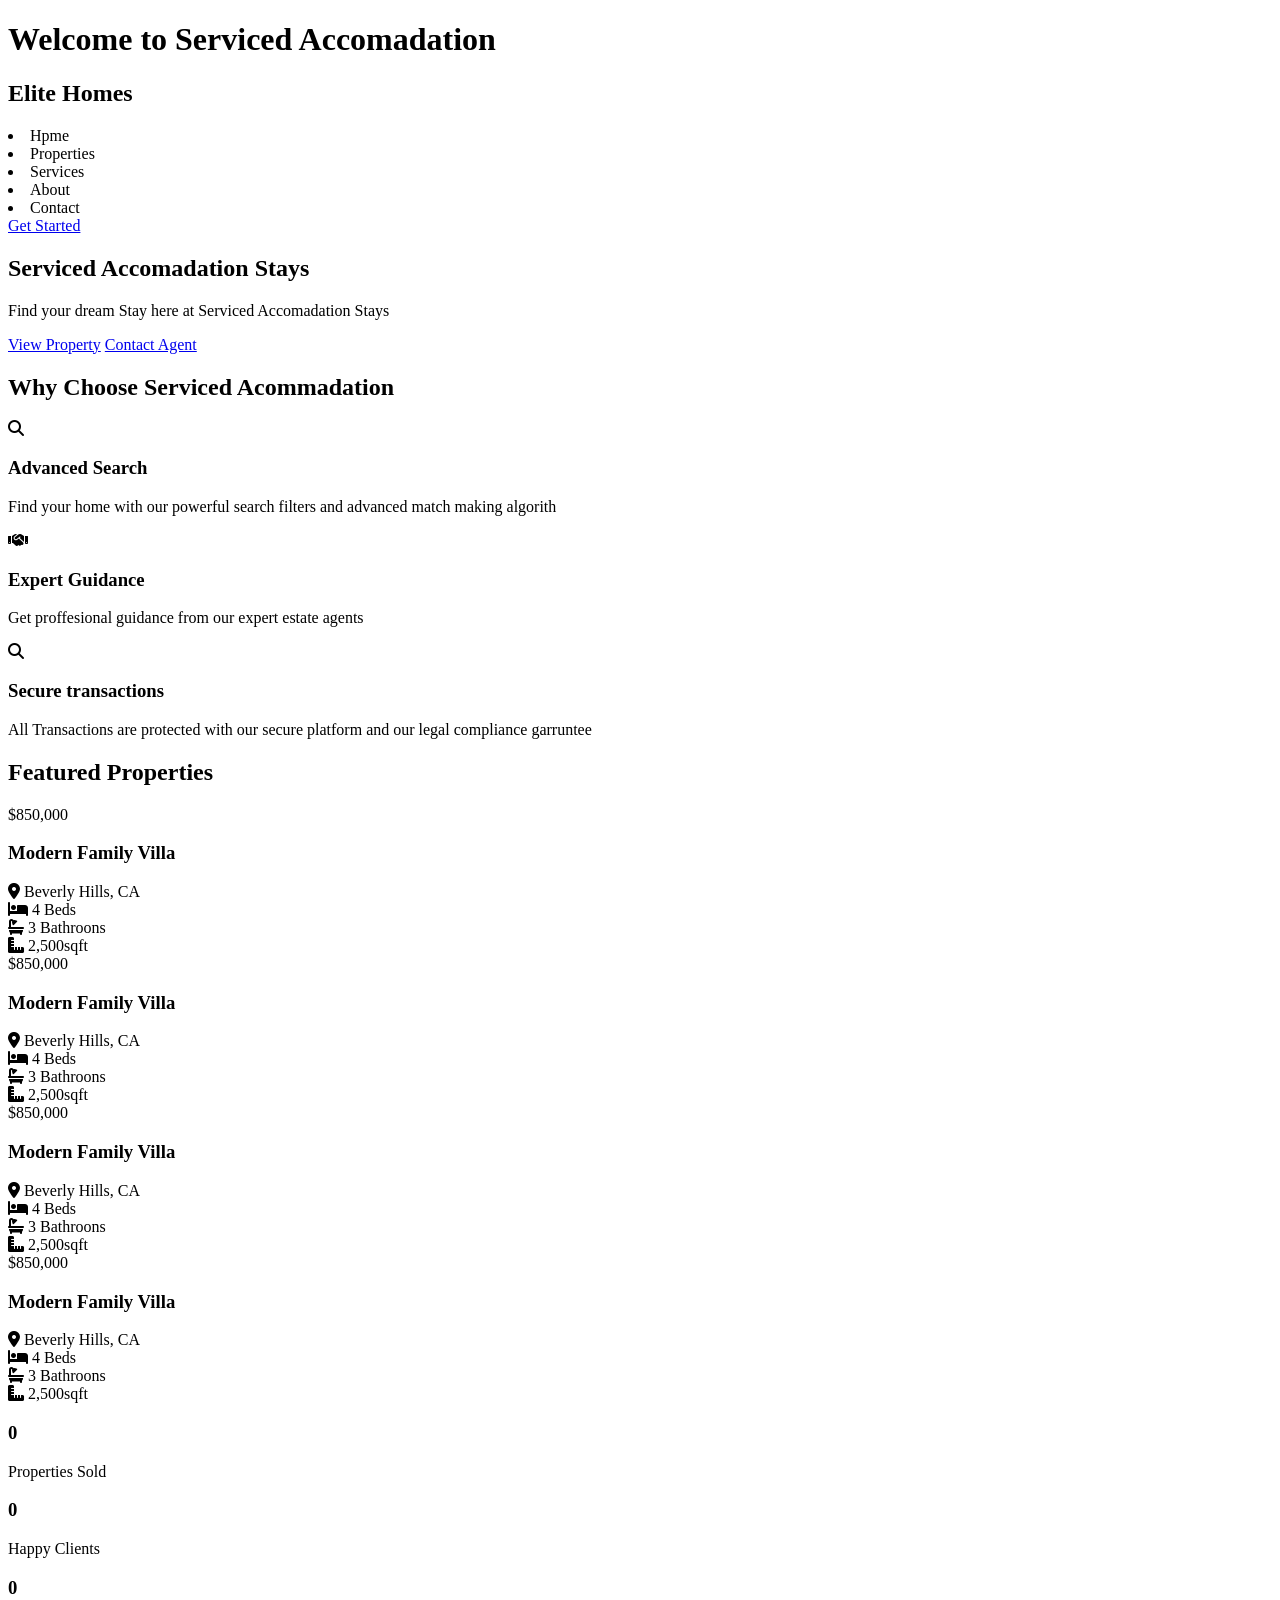
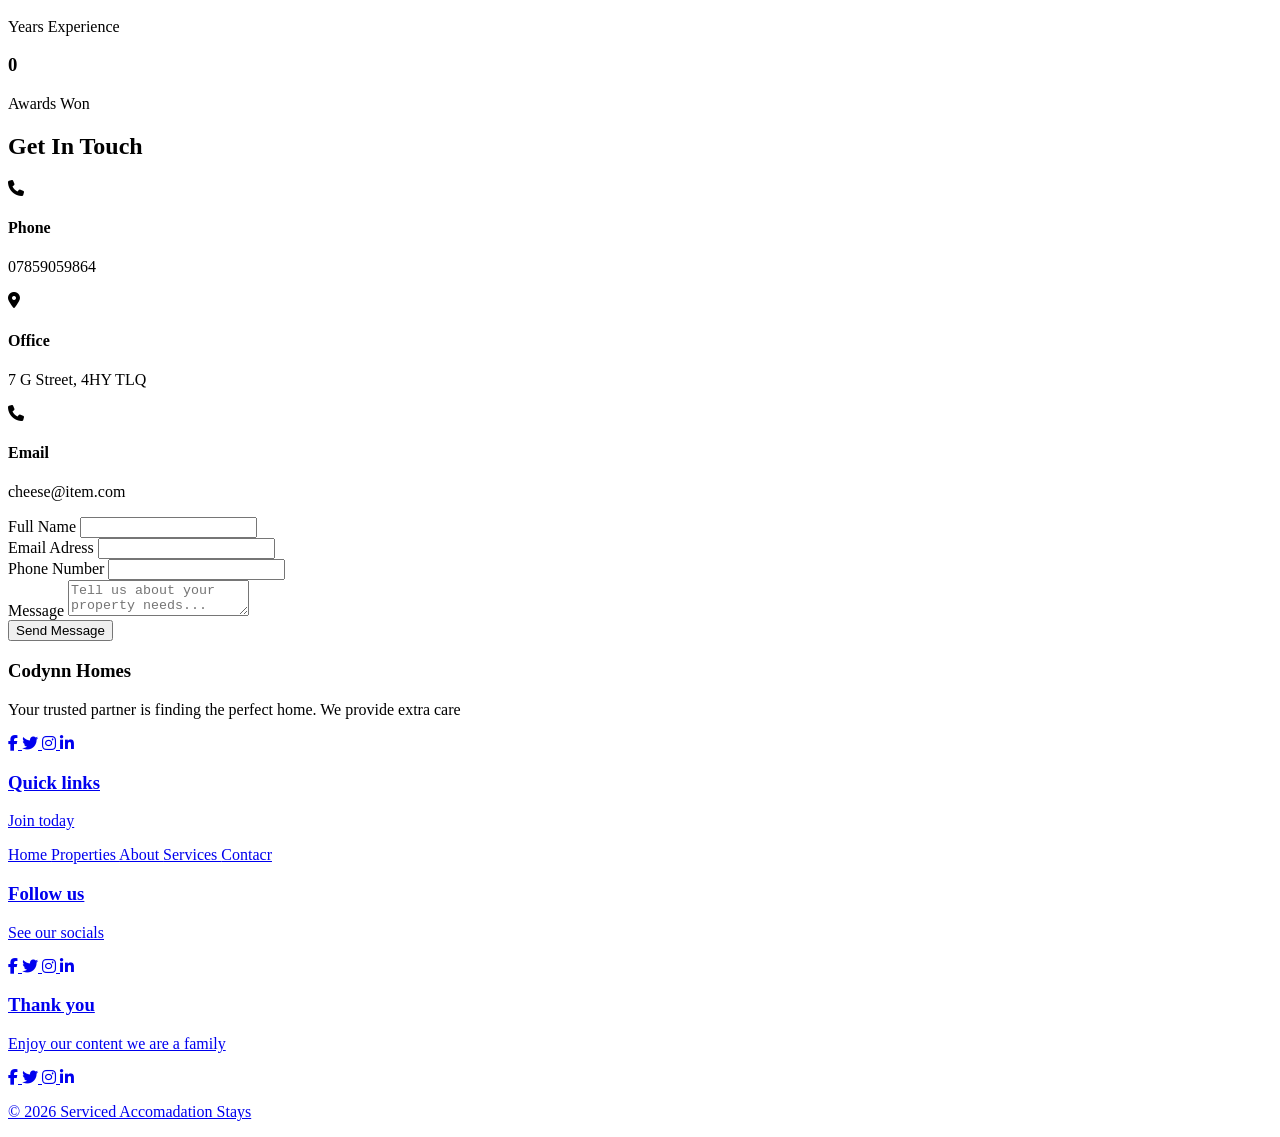
==== index.html @ e6997e3e "updates to website" ====
<!DOCTYPE html>
<html lang="en">
<head>
    <meta charset="UTF-8">
    <meta name="viewport" content="width=device-width, initial-scale=">
    <title>Serviced Accomadation</title>
    <link rel="stylesheet" href="style.css">
    <link
  rel="stylesheet"
  href="https://cdnjs.cloudflare.com/ajax/libs/font-awesome/6.4.2/css/all.min.css"
/>
</head>
<body>
    <!--Header -->
<header id="header">
    <h1>Welcome to Serviced Accomadation</h1>
    <nav class="container">
       <h1 class="logo"> Elite Homes</h1>
       <ul class="nav-links"  id="nav-links"></ul>
       <li><a href="#home"></a>Hpme</li>
       <li><a href="#properties"></a>Properties</li>
       <li><a href="#services"></a>Services</li>
       <li><a href="#about"></a>About</li>
       <li><a href="#contact"></a>Contact</li>

    <a href="contact" class="cta-button">Get Started</a>
    <div class="mobile-menu-btn" id="mobileMenuBtn"></div>
    <span></span>
    <span></span>
    <span><span>
        </nav>
</header>

<main>
  <section id="home" class="hero"> 
   <div class="hero-content">
   <h1>Serviced Accomadation Stays</h1>
   <p>Find your dream Stay here at Serviced Accomadation Stays</p>
   <div class="hero-buttons">
    <a href="properties" class="btn-primary">View Property</a>
    <a href="contact" class="btn-secondary">Contact Agent</a>
   </div>
   </div>
    </section>

    <!--Features Section-->

    <section class="features" id="services">
        <div class="container">
            <h2 class="section-title fade-in">Why Choose Serviced Acommadation</h2>
            <div class="features-grid">
                <div class="feature-card fade-in">
                    <i class="fas fa-search feature-icon"></i>
                    <h3>Advanced Search</h3>
                    <p>Find your home with our powerful search filters and advanced match making algorith</p>
                </div>
                   <div class="feature-card fade-in">
                    <i class="fas fa-handshake feature-icon"></i>
                    <h3>Expert Guidance</h3>
                    <p>Get proffesional guidance from our expert estate agents</p>
                </div>
                   <div class="feature-card fade-in">
                    <i class="fas fa-search feature-icon"></i>
                    <h3>Secure transactions</h3>
                    <p>All Transactions are protected with our secure platform and our legal compliance garruntee</p>
                </div>
            </div>
        </div>
    </section>

    <!--Properties Section-->
    <section class="properties" id="properties">
        <div class="container">
            <h2 class="section-title fade-in">Featured Properties</h2>
            <div class="properties-grid">
                <div class="property-card fade-in">
                    <div class="property-image" style="background-image: -moz-element();">
                        <div class="property-price">$850,000</div>
                    </div>
                    <div class="property-info">
                        <h3 class="property-title">Modern Family Villa</h3>
                        <div class="property-location">
                            <i class="fas fa-map-marker-alt"></i>
                            <span> Beverly Hills, CA</span>
                        </div>

                        <div class="property-features">
                        <div class="property-feauture">
                            <i class="fas fa-bed"></i>
                            <span>4 Beds</span>
                        </div>

                         
                        <div class="property-feauture">
                            <i class="fas fa-bath"></i>
                            <span>3 Bathroons</span>
                        </div>

                    
                        <div class="property-feauture">
                            <i class="fas fa-ruler-combined"></i>
                            <span>2,500sqft</span>
                        </div>

                        </div>
                    </div>
                </div>
            </div>
              <div class="property-card fade-in">
                    <div class="property-image" style="background-image: -moz-element();">
                        <div class="property-price">$850,000</div>
                    </div>
                    <div class="property-info">
                        <h3 class="property-title">Modern Family Villa</h3>
                        <div class="property-location">
                            <i class="fas fa-map-marker-alt"></i>
                            <span> Beverly Hills, CA</span>
                        </div>

                        <div class="property-features">
                        <div class="property-feauture">
                            <i class="fas fa-bed"></i>
                            <span>4 Beds</span>
                        </div>

                         
                        <div class="property-feauture">
                            <i class="fas fa-bath"></i>
                            <span>3 Bathroons</span>
                        </div>

                    
                        <div class="property-feauture">
                            <i class="fas fa-ruler-combined"></i>
                            <span>2,500sqft</span>
                        </div>

                        </div>
                    </div>
                </div>
            </div>
              <div class="property-card fade-in">
                    <div class="property-image" style="background-image: -moz-element();">
                        <div class="property-price">$850,000</div>
                    </div>
                    <div class="property-info">
                        <h3 class="property-title">Modern Family Villa</h3>
                        <div class="property-location">
                            <i class="fas fa-map-marker-alt"></i>
                            <span> Beverly Hills, CA</span>
                        </div>

                        <div class="property-features">
                        <div class="property-feauture">
                            <i class="fas fa-bed"></i>
                            <span>4 Beds</span>
                        </div>

                         
                        <div class="property-feauture">
                            <i class="fas fa-bath"></i>
                            <span>3 Bathroons</span>
                        </div>

                    
                        <div class="property-feauture">
                            <i class="fas fa-ruler-combined"></i>
                            <span>2,500sqft</span>
                        </div>

                        </div>
                    </div>
                </div>
            </div>
              <div class="property-card fade-in">
                    <div class="property-image" style="background-image: -moz-element();">
                        <div class="property-price">$850,000</div>
                    </div>
                    <div class="property-info">
                        <h3 class="property-title">Modern Family Villa</h3>
                        <div class="property-location">
                            <i class="fas fa-map-marker-alt"></i>
                            <span> Beverly Hills, CA</span>
                        </div>

                        <div class="property-features">
                        <div class="property-feauture">
                            <i class="fas fa-bed"></i>
                            <span>4 Beds</span>
                        </div>

                         
                        <div class="property-feauture">
                            <i class="fas fa-bath"></i>
                            <span>3 Bathroons</span>
                        </div>

                    
                        <div class="property-feauture">
                            <i class="fas fa-ruler-combined"></i>
                            <span>2,500sqft</span>
                        </div>

                        </div>
                    </div>
                </div>
            </div>
        </div>
    </section>
    <!-- Stats Section -->
     <section class="Stats">
        <div class="container">
            <div class="stats-grid">
                <div class="stat-item fade-in">
                    <h3 id="properties-sold">0</h3>
                    <p>Properties Sold</p>
                </div>
                  <div class="stat-item fade-in">
                    <h3 id="happyClients">0</h3>
                    <p>Happy Clients</p>
                </div>
                  <div class="stat-item fade-in">
                    <h3 id="yearsExperience">0</h3>
                    <p>Years Experience</p>
                </div>
                  <div class="stat-item fade-in">
                    <h3 id="awards">0</h3>
                    <p>Awards Won</p>
                </div>
            </div>
        </div>
     </section>

     <!-- Contact Section -->

     <section class="contact" id="contact">
        <div class="container">
            <h2 class="section-title fade-in">Get In Touch</h2>
            <div class="class-content">
                <div class="content-info-fade in">
                    <div class="contact-item">
                        <i class="fas fa-phone contact-icon"></i>
                        <div>
                            <h4>Phone</h4>
                            <p>07859059864</p>
                        </div>
                          <div class="contact-item">
                        <i class="fas fa-map-marker-alt contact-icon"></i>
                        <div>
                            <h4>Office</h4>
                            <p>7 G Street, 4HY TLQ</p>
                        </div>
                    </div>
                      <div class="contact-item">
                        <i class="fas fa-phone contact-icon"></i>
                        <div>
                            <h4>Email</h4>
                            <p>cheese@item.com</p>
                        </div>
                    </div>
                    </div>
                </div>

               <form action="" class="contact-form fade in" id="contactForm">
               <div class="form-group">
                <label for="name">Full Name</label>
                <input type="text" id="name" name="name" required>
               </div>

                 <div class="form-group">
                <label for="email">Email Adress</label>
                <input type="email" id="email" name="email" required>
               </div>

                  <div class="form-group">
                <label for="phone">Phone Number</label>
                <input type="tel" id="phone" name="phone" required>
               </div>
                 
               <div class="form-group">
                <label for="message">Message</label>
                <textarea name="message" id="message" placeholder="Tell us about your property needs..." required></textarea>
               </div>
               <button type="submit" class="submit-btn">Send Message</button>
               </form>
            </div>
        </div>
     </section>

     <!-- Footer -->
      <footer id="about">
     <div class="container">
     <div class="footer-content">
        <div class="footer-section">
            <h3>Codynn Homes</h3>
            <p> Your trusted partner is finding the perfect home. We provide extra care</p>
        <div class="social-links">
           <a href="#"><i class="fab fa-facebook-f"></i>
            <a href="#"><i class="fab fa-twitter"></i>     
                <a href="#"><i class="fab fa-instagram"></i>     
                    <a href="#"><i class="fab fa-linkedin-in"></i>              
        </div>

        <div class="footer-section">
            <h3>Quick links</h3>
            <p> Join today</p>
        <div class="social-links">
           <a href="home">Home</i>
            <a href="properties">Properties</i>     
                <a href="about">About</i>     
                    <a href="services">Services</i>   
                         <a href="contact">Contacr</i>              
        </div>

        <div class="footer-section">
            <h3>Follow us</h3>
            <p> See our socials</p>
        <div class="social-links">
           <a href="#"><i class="fab fa-facebook-f"></i>
            <a href="#"><i class="fab fa-twitter"></i>     
                <a href="#"><i class="fab fa-instagram"></i>     
                    <a href="#"><i class="fab fa-linkedin-in"></i>              
        </div>

        <div class="footer-section">
            <h3>Thank you </h3>
            <p> Enjoy our content we are a family </p>
        <div class="social-links">
           <a href="#"><i class="fab fa-facebook-f"></i>
            <a href="#"><i class="fab fa-twitter"></i>     
                <a href="#"><i class="fab fa-instagram"></i>     
                    <a href="#"><i class="fab fa-linkedin-in"></i>              
        </div>


        </div>
     </div>
     </div>
      </footer>

</main>
<footer>
  <p>&copy; 2026 Serviced Accomadation Stays</p>
</footer>
<script src="script.js"></script>
</body>
</html>
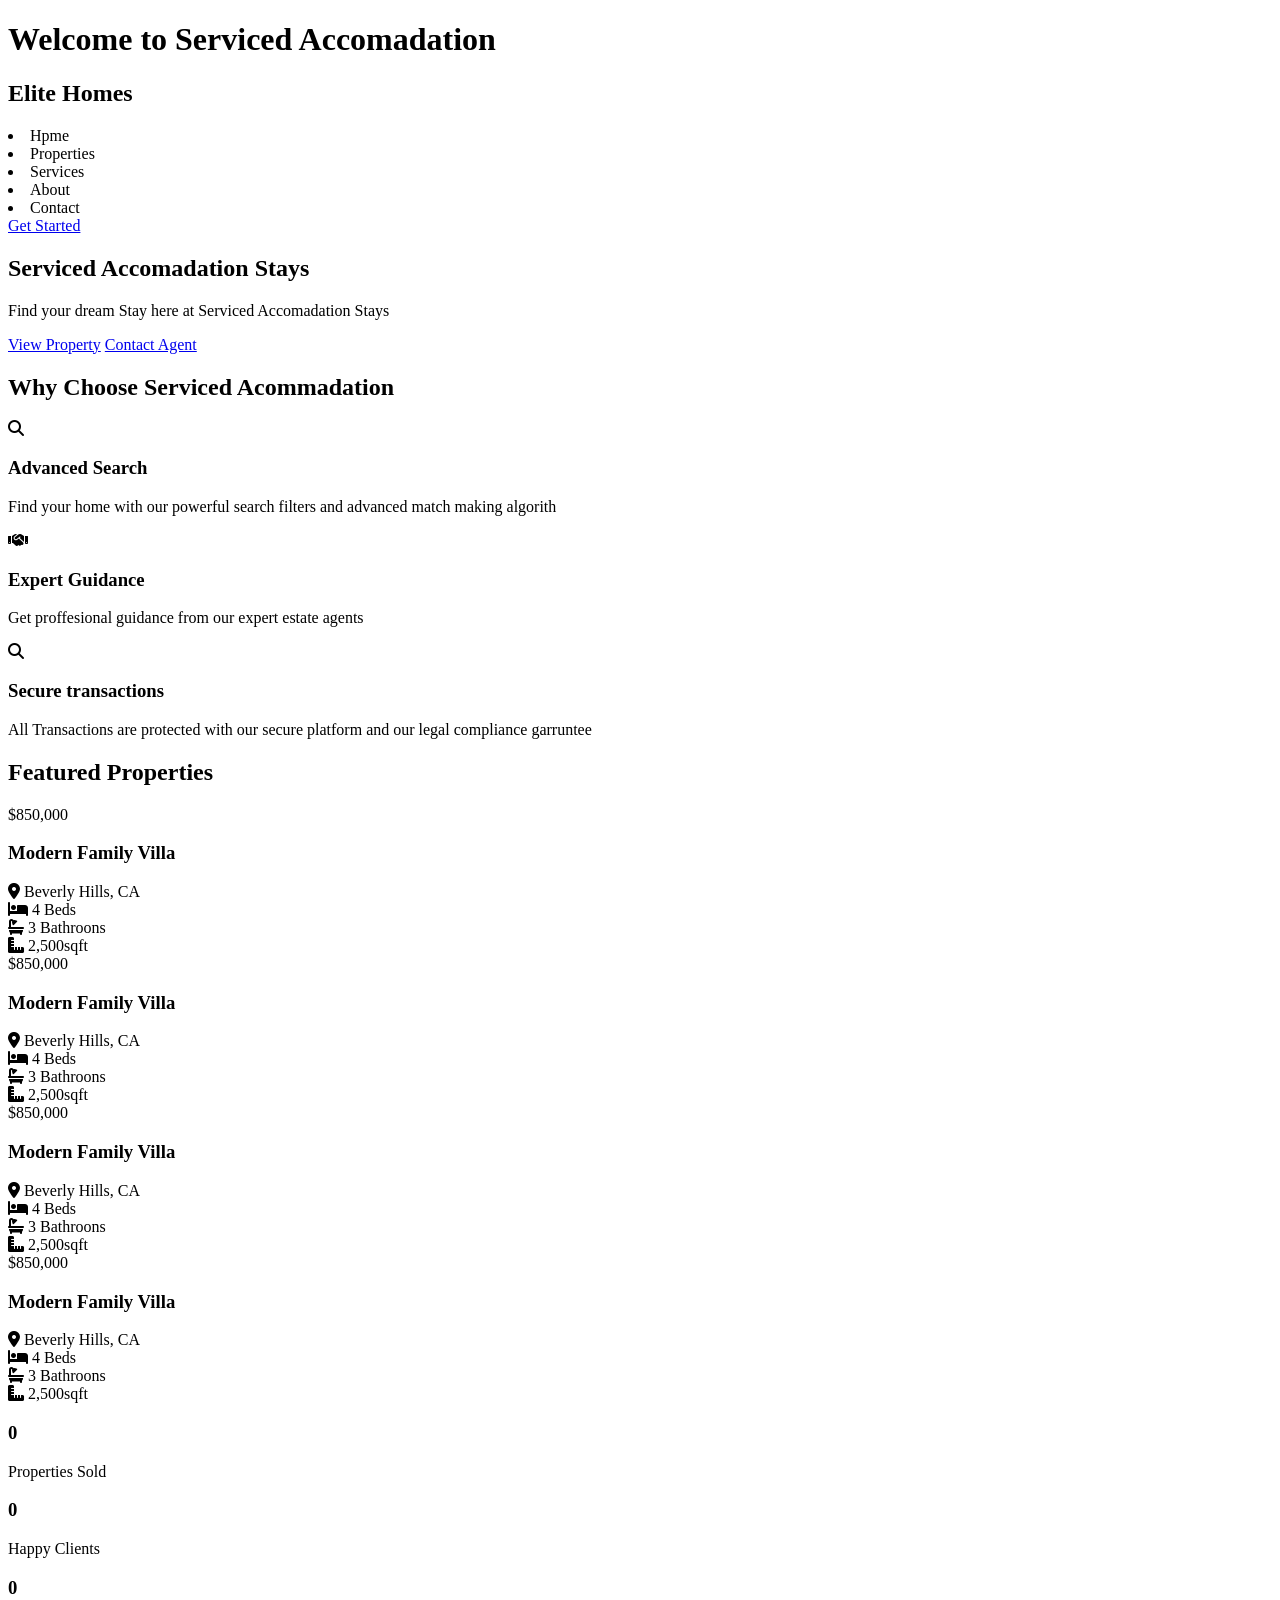
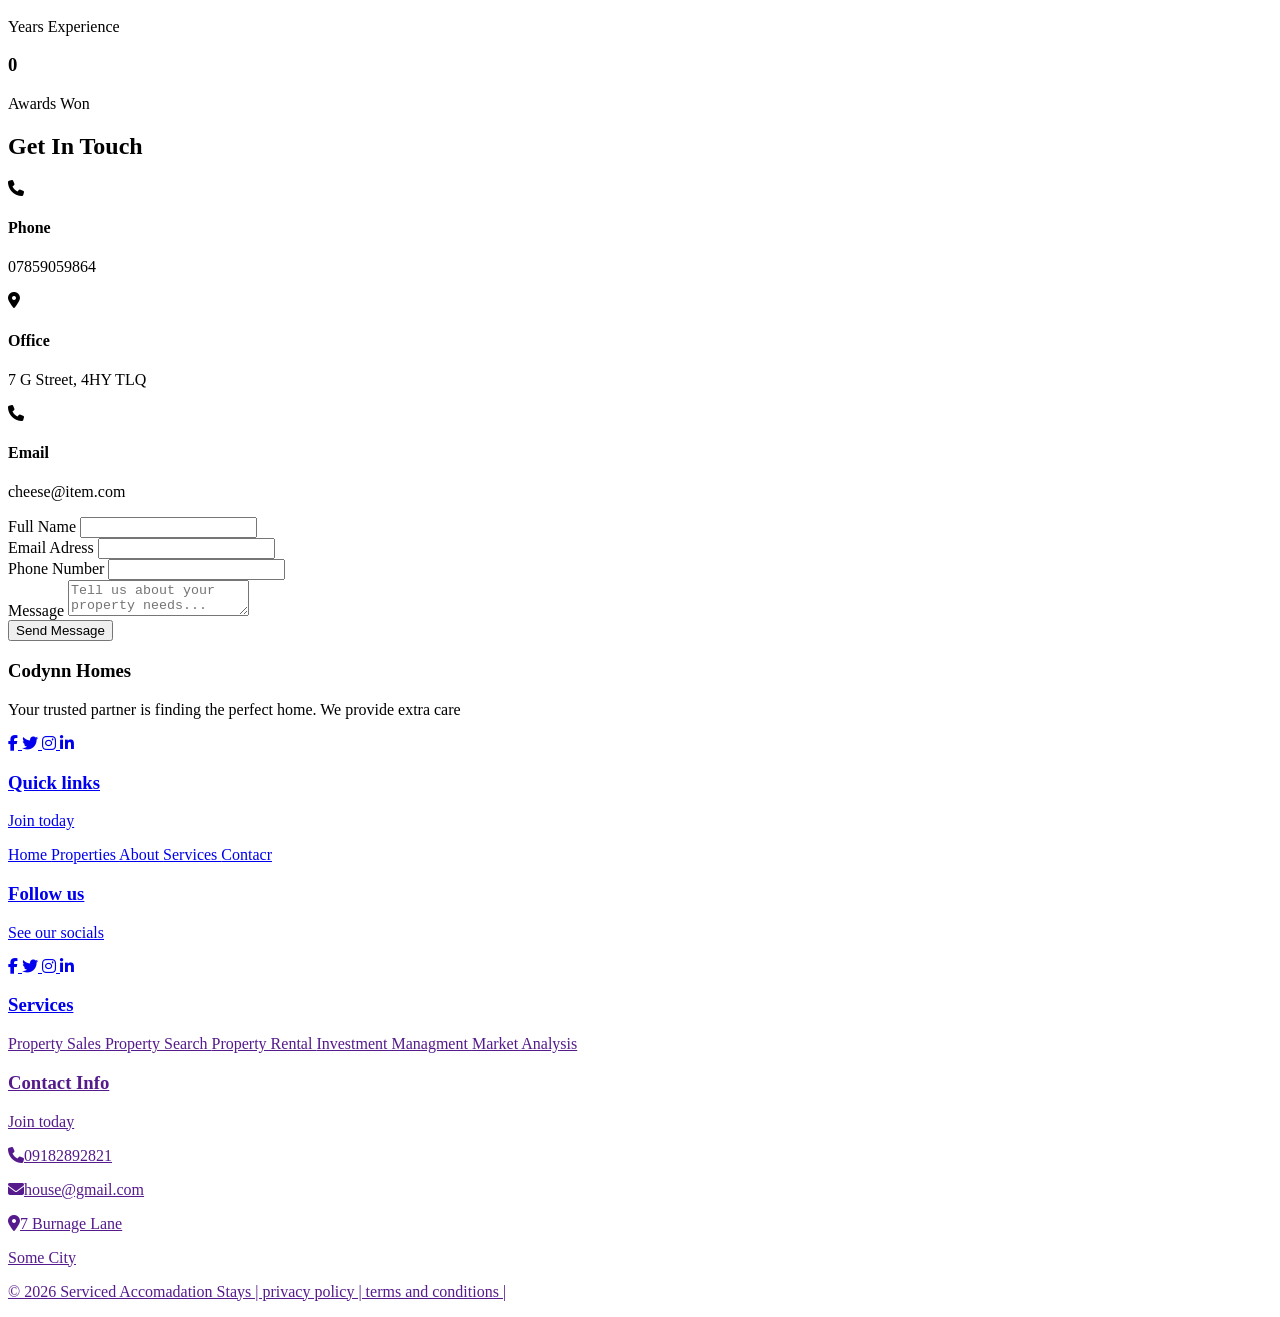
==== commit 8a3121c9: "updates to website" ====
--- a/index.html
+++ b/index.html
@@ -322,26 +322,34 @@
                     <a href="#"><i class="fab fa-linkedin-in"></i>              
         </div>
 
-        <div class="footer-section">
-            <h3>Thank you </h3>
-            <p> Enjoy our content we are a family </p>
-        <div class="social-links">
-           <a href="#"><i class="fab fa-facebook-f"></i>
-            <a href="#"><i class="fab fa-twitter"></i>     
-                <a href="#"><i class="fab fa-instagram"></i>     
-                    <a href="#"><i class="fab fa-linkedin-in"></i>              
-        </div>
-
+           <div class="footer-section">
+            <h3>Services</h3>
+        <div class="social-links">
+           <a href="">Property Sales </i>
+            <a href="">Property Search</i>     
+                <a href="">Property Rental</i>     
+                    <a href="">Investment Managment</i>   
+                         <a href="">Market Analysis</i>              
+        </div>
+
+         <div class="footer-section">
+            <h3>Contact Info</h3>
+            <p> Join today</p>
+        <div class="social-links">
+          <p><i class="fas fa-phone"></i>09182892821</p>
+          <p> <i class="fas fa-envelope"></i>house@gmail.com</p> 
+              <p><i class="fas fa-map-marker-alt"></i>7 Burnage Lane</p>
+                 <p> Some City</p>      
+        </div>
 
         </div>
      </div>
+
+     <p>&copy; 2026 Serviced Accomadation Stays | privacy policy | terms and conditions | </p>
      </div>
       </footer>
 
 </main>
-<footer>
-  <p>&copy; 2026 Serviced Accomadation Stays</p>
-</footer>
 <script src="script.js"></script>
 </body>
 </html>
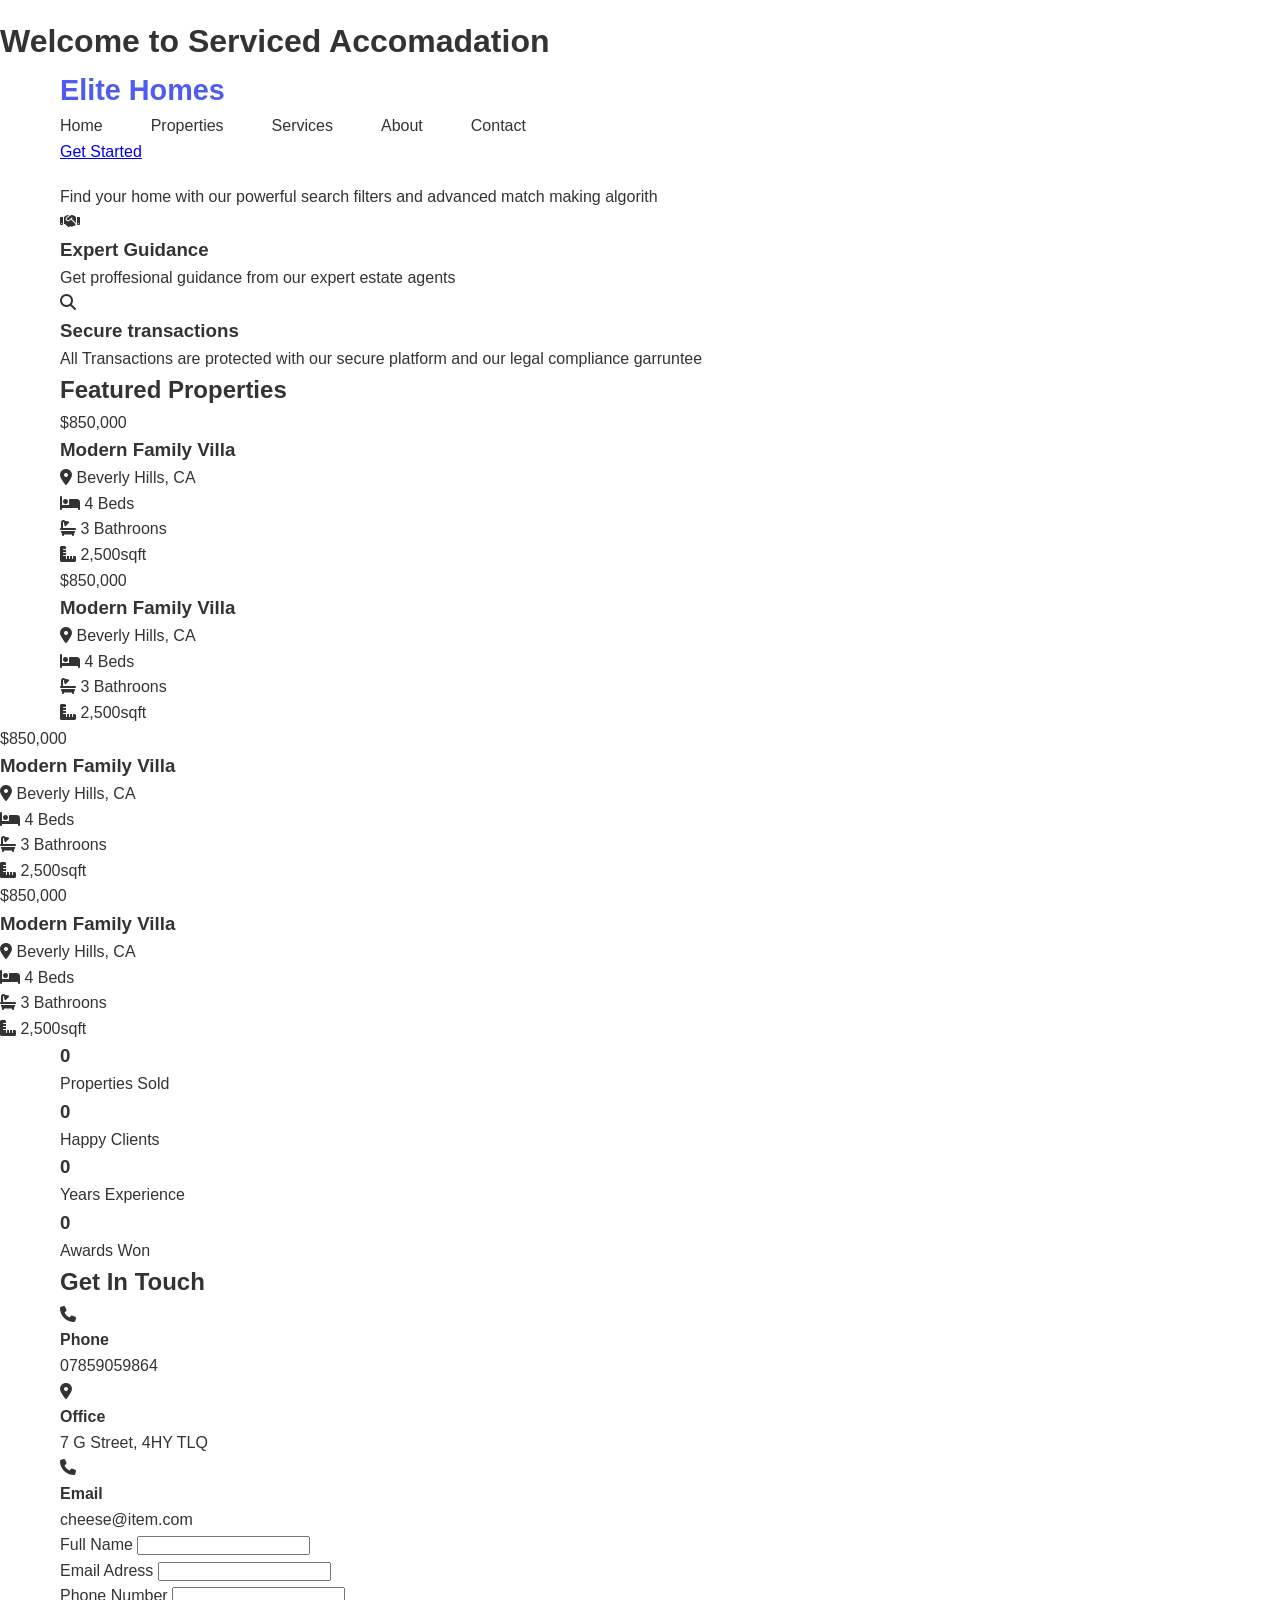
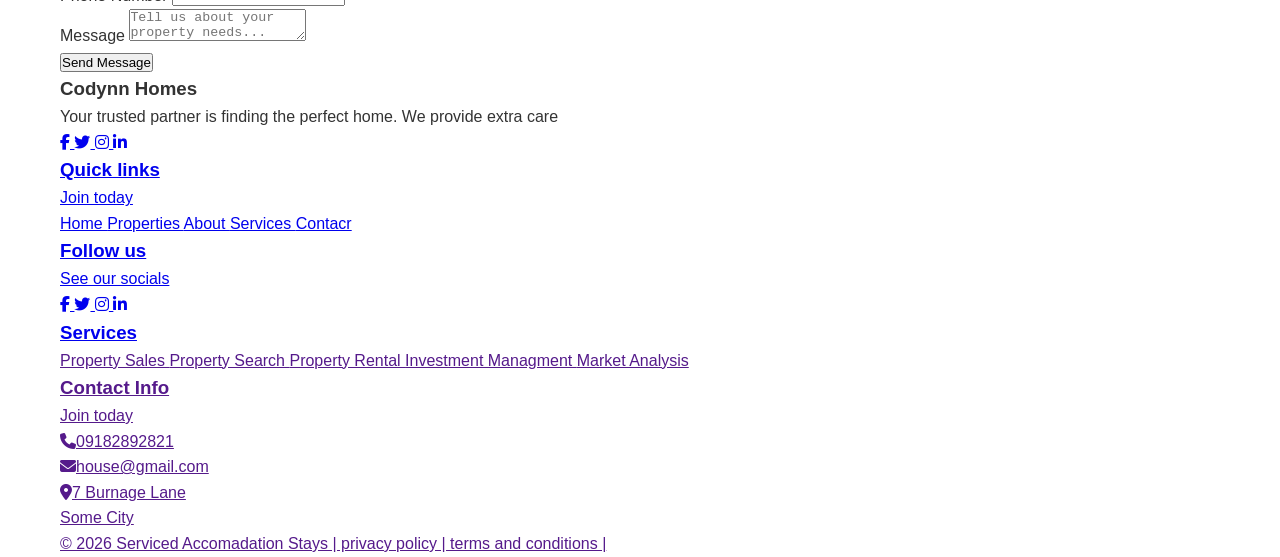
==== commit 2471e8a3: "updates to website" ====
--- a/index.html
+++ b/index.html
@@ -4,7 +4,7 @@
     <meta charset="UTF-8">
     <meta name="viewport" content="width=device-width, initial-scale=">
     <title>Serviced Accomadation</title>
-    <link rel="stylesheet" href="style.css">
+    <link rel="stylesheet" href="css/style.css">
     <link
   rel="stylesheet"
   href="https://cdnjs.cloudflare.com/ajax/libs/font-awesome/6.4.2/css/all.min.css"
@@ -16,18 +16,18 @@
     <h1>Welcome to Serviced Accomadation</h1>
     <nav class="container">
        <h1 class="logo"> Elite Homes</h1>
-       <ul class="nav-links"  id="nav-links"></ul>
-       <li><a href="#home"></a>Hpme</li>
+       <ul class="nav-links" id="nav-links">
+       <li><a href="#home"></a>Home</li>
        <li><a href="#properties"></a>Properties</li>
        <li><a href="#services"></a>Services</li>
        <li><a href="#about"></a>About</li>
-       <li><a href="#contact"></a>Contact</li>
+       <li><a href="#contact"></a>Contact</li></ul>
 
     <a href="contact" class="cta-button">Get Started</a>
     <div class="mobile-menu-btn" id="mobileMenuBtn"></div>
     <span></span>
     <span></span>
-    <span><span>
+    <span></span>
         </nav>
 </header>
 
@@ -74,7 +74,7 @@
             <h2 class="section-title fade-in">Featured Properties</h2>
             <div class="properties-grid">
                 <div class="property-card fade-in">
-                    <div class="property-image" style="background-image: -moz-element();">
+                    <div class="property-image">
                         <div class="property-price">$850,000</div>
                     </div>
                     <div class="property-info">
@@ -107,7 +107,7 @@
                 </div>
             </div>
               <div class="property-card fade-in">
-                    <div class="property-image" style="background-image: -moz-element();">
+                    <div class="property-image">
                         <div class="property-price">$850,000</div>
                     </div>
                     <div class="property-info">
@@ -140,7 +140,7 @@
                 </div>
             </div>
               <div class="property-card fade-in">
-                    <div class="property-image" style="background-image: -moz-element();">
+                    <div class="property-image">
                         <div class="property-price">$850,000</div>
                     </div>
                     <div class="property-info">
@@ -171,9 +171,8 @@
                         </div>
                     </div>
                 </div>
-            </div>
               <div class="property-card fade-in">
-                    <div class="property-image" style="background-image: -moz-element();">
+                    <div class="property-image">
                         <div class="property-price">$850,000</div>
                     </div>
                     <div class="property-info">
@@ -204,9 +203,8 @@
                         </div>
                     </div>
                 </div>
-            </div>
-        </div>
     </section>
+    
     <!-- Stats Section -->
      <section class="Stats">
         <div class="container">
@@ -301,7 +299,6 @@
                     <a href="#"><i class="fab fa-linkedin-in"></i>              
         </div>
 
-        <div class="footer-section">
             <h3>Quick links</h3>
             <p> Join today</p>
         <div class="social-links">
@@ -312,7 +309,6 @@
                          <a href="contact">Contacr</i>              
         </div>
 
-        <div class="footer-section">
             <h3>Follow us</h3>
             <p> See our socials</p>
         <div class="social-links">
@@ -322,7 +318,6 @@
                     <a href="#"><i class="fab fa-linkedin-in"></i>              
         </div>
 
-           <div class="footer-section">
             <h3>Services</h3>
         <div class="social-links">
            <a href="">Property Sales </i>
--- a/css/style.css
+++ b/css/style.css
@@ -0,0 +1,94 @@
+* {
+    padding: 0;
+    margin: 0;
+    box-sizing: border-box;
+}
+
+body{
+    font-family: 'Segoe UI', Tahoma, Geneva, Verdana, sans-serif;
+    line-height: 1.6;
+    color: #333;
+    overflow-x: hidden;
+}
+
+.container {
+max-width: 1200px;
+margin: 0 auto;
+padding: 0 20px;
+
+}
+/* Header */
+header{
+    position: fixed;
+    top: 0;
+    width: 100%;
+    background: rgb(255, 255, 255, 1);
+    backdrop-filter: blur(20px);
+    z-index: 1000;
+    padding: 1rem 0;
+    transition: all 0.3s ease;
+}
+
+.header-scrolled {
+    box-shadow: 0 2px 20px rgb(0,0, 0, 0.1);
+}
+
+.nav {
+    display: flex;
+    justify-content: space-between;
+    align-items: center;
+}
+
+.logo {
+    font-size: 1.8rem;
+    font-weight: bold;
+    color: #23ec;
+}
+
+.nav-links {
+    display: flex;
+    list-style: none;
+    gap: 3rem;
+}
+
+.nav-links a {
+    text-decoration: none;
+color: #333;
+font-weight: 800;
+transition: color 0.3s ease;
+position: relative;
+}
+
+.nav-links a:hover {
+    color: aliceblue;
+}
+.nav-links a::after {
+    content: '';
+    position: absolute;
+    width: 0;
+    height: 20px;
+    bottom: -5px;
+    left: 0;
+    background-color: antiquewhite;
+    transition: width 0.3s ease;
+}
+.nav-links a:hover::after {
+    width: 100%;
+}
+
+.cta-btn {
+    background-color: #23ec;
+    color: white;
+    padding: 0.8rem 1.5rem;
+    text-decoration: none;
+    transition: all 0.3s ease;
+    border-radius: 8px;
+    font-weight: 500;
+    transition: all 0.3s ease;
+}
+
+.cta-btn:hover {
+    background: #e3f73e;
+    transform: translate(-2px);
+    box-shadow: 0 8px 25px rgb(red, green, blue);
+}
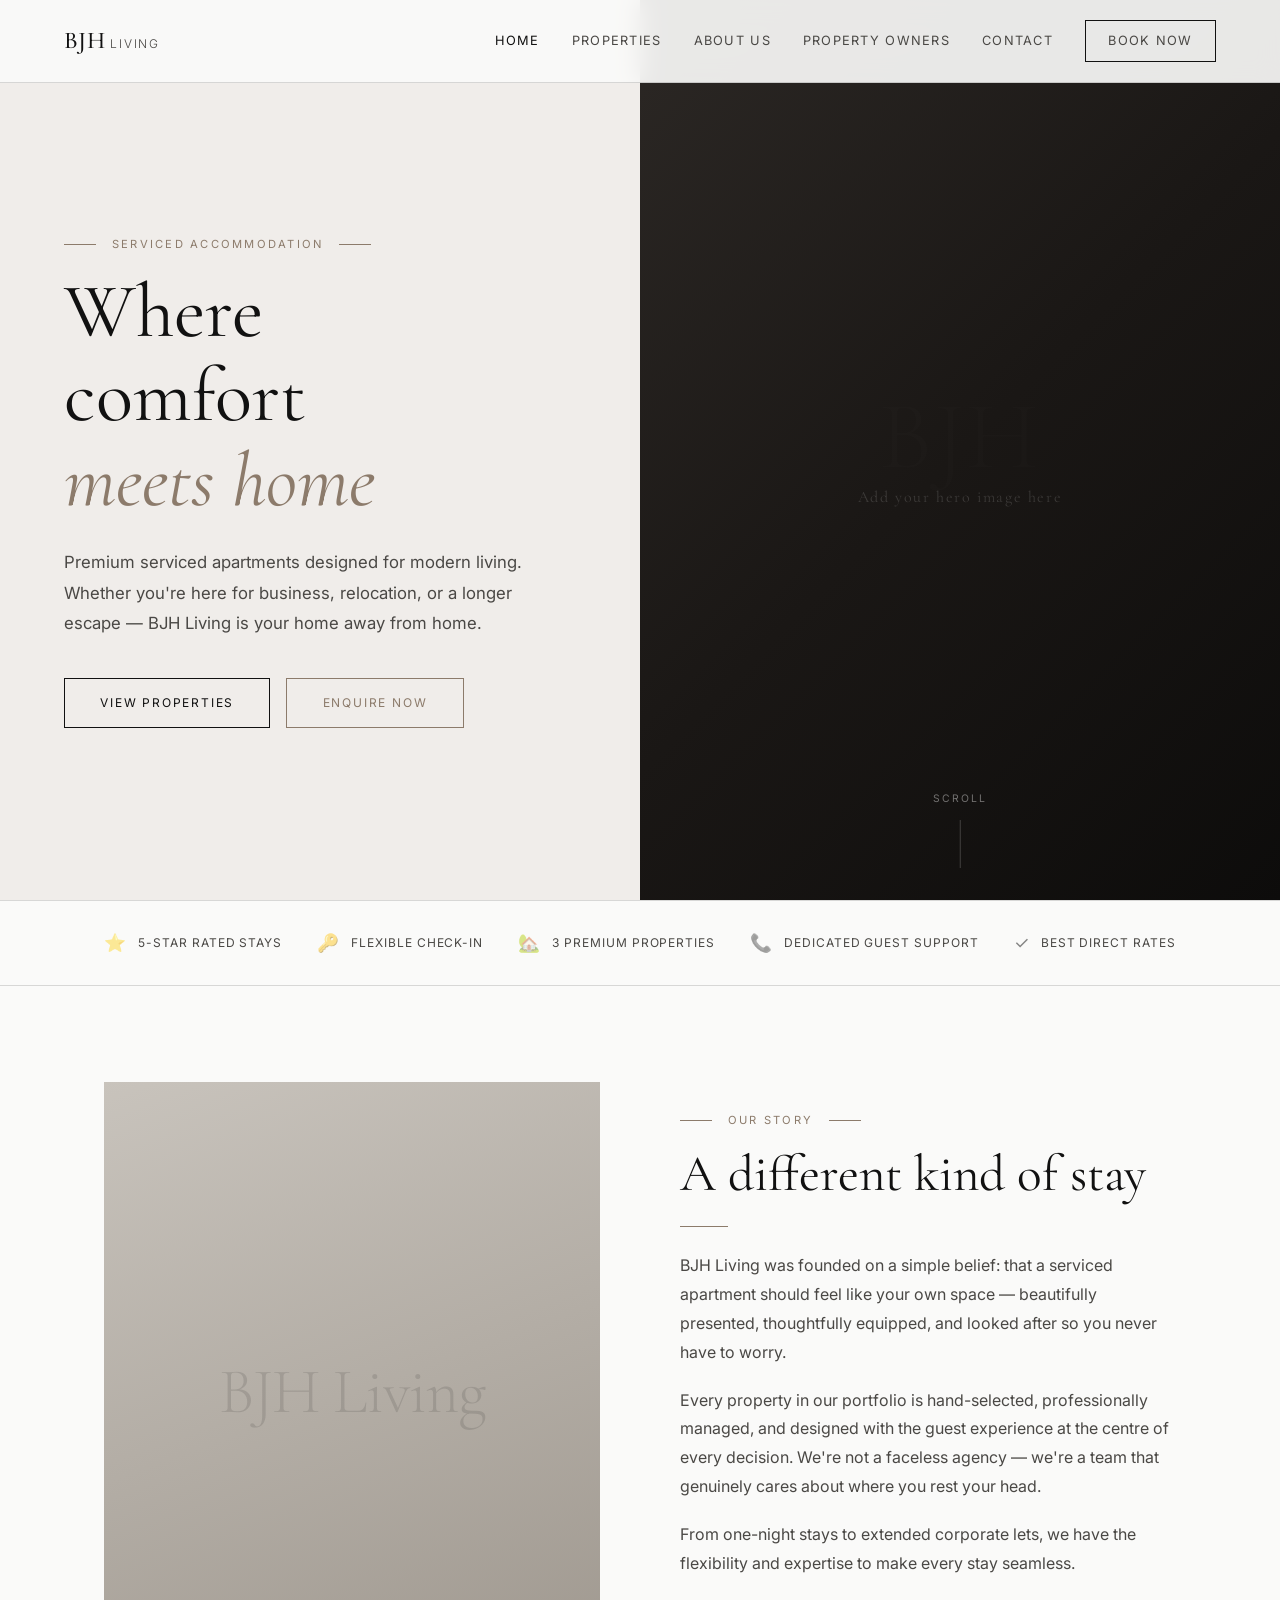
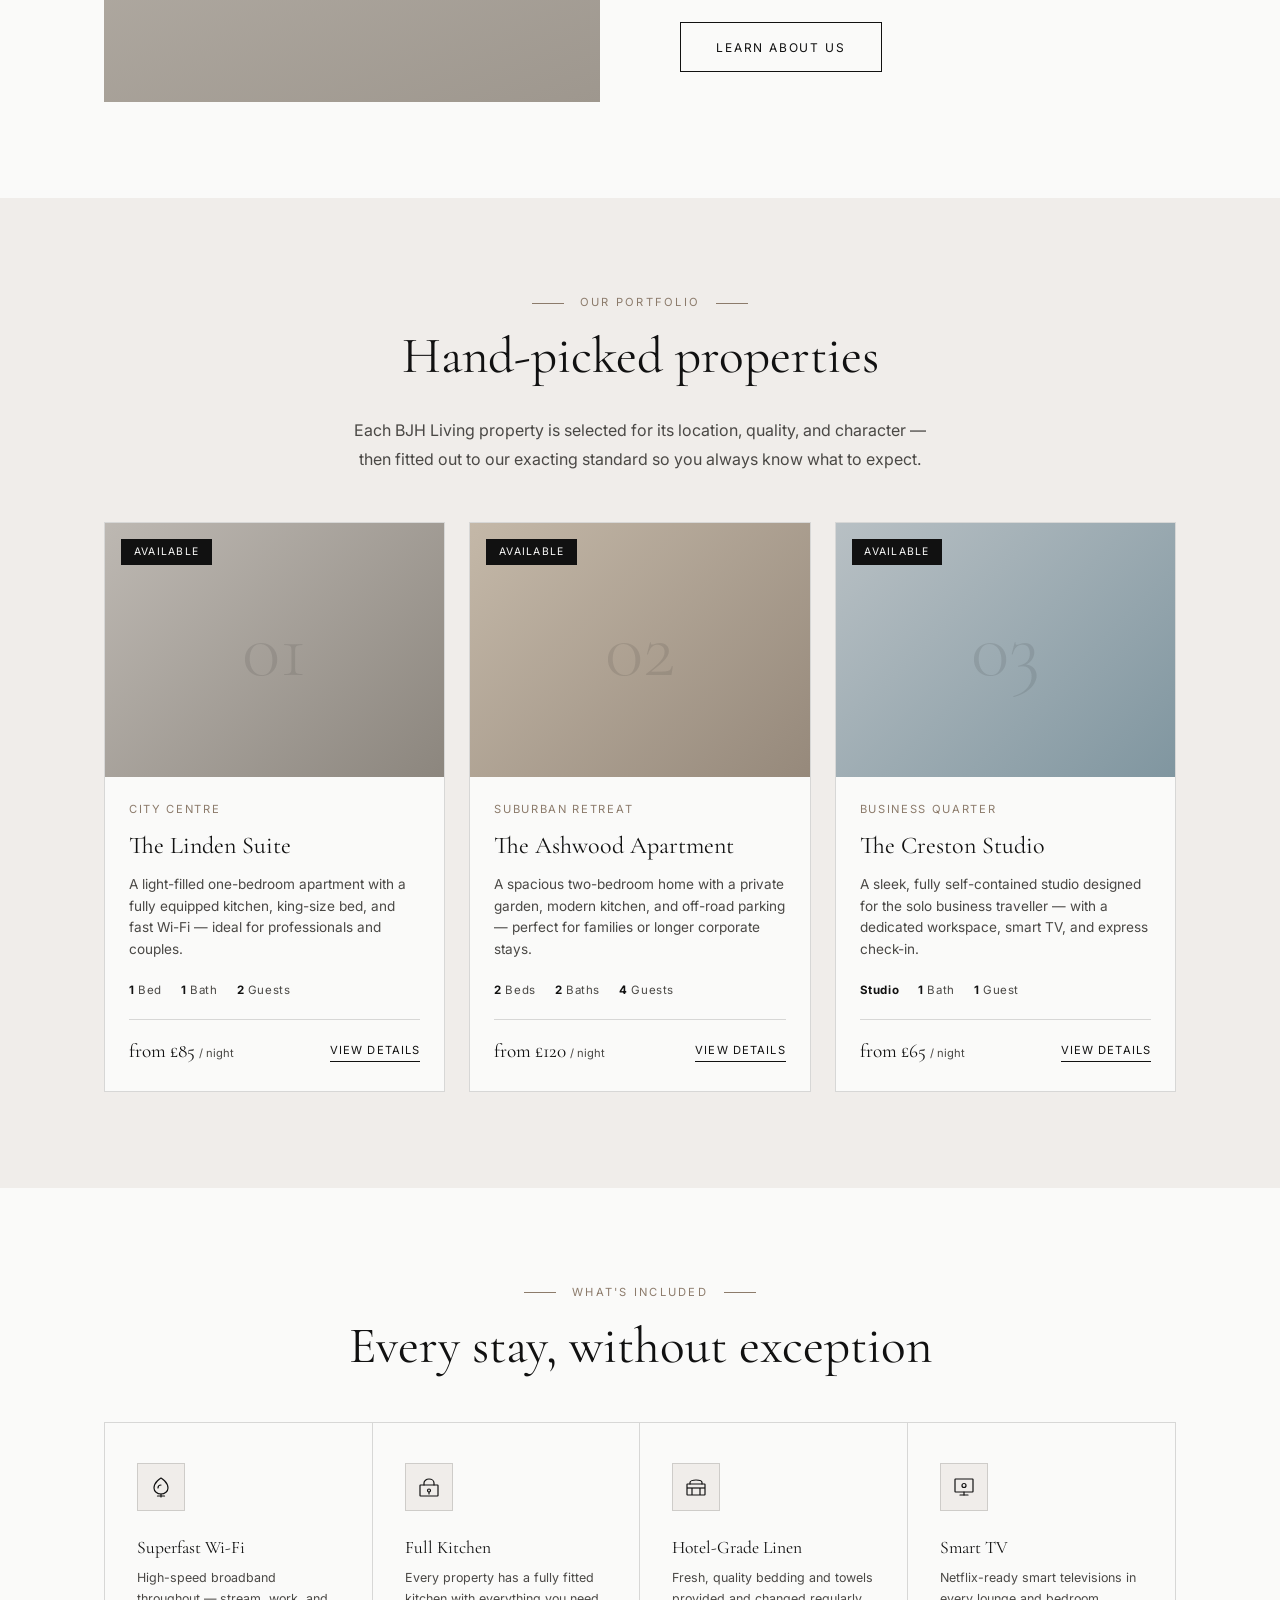
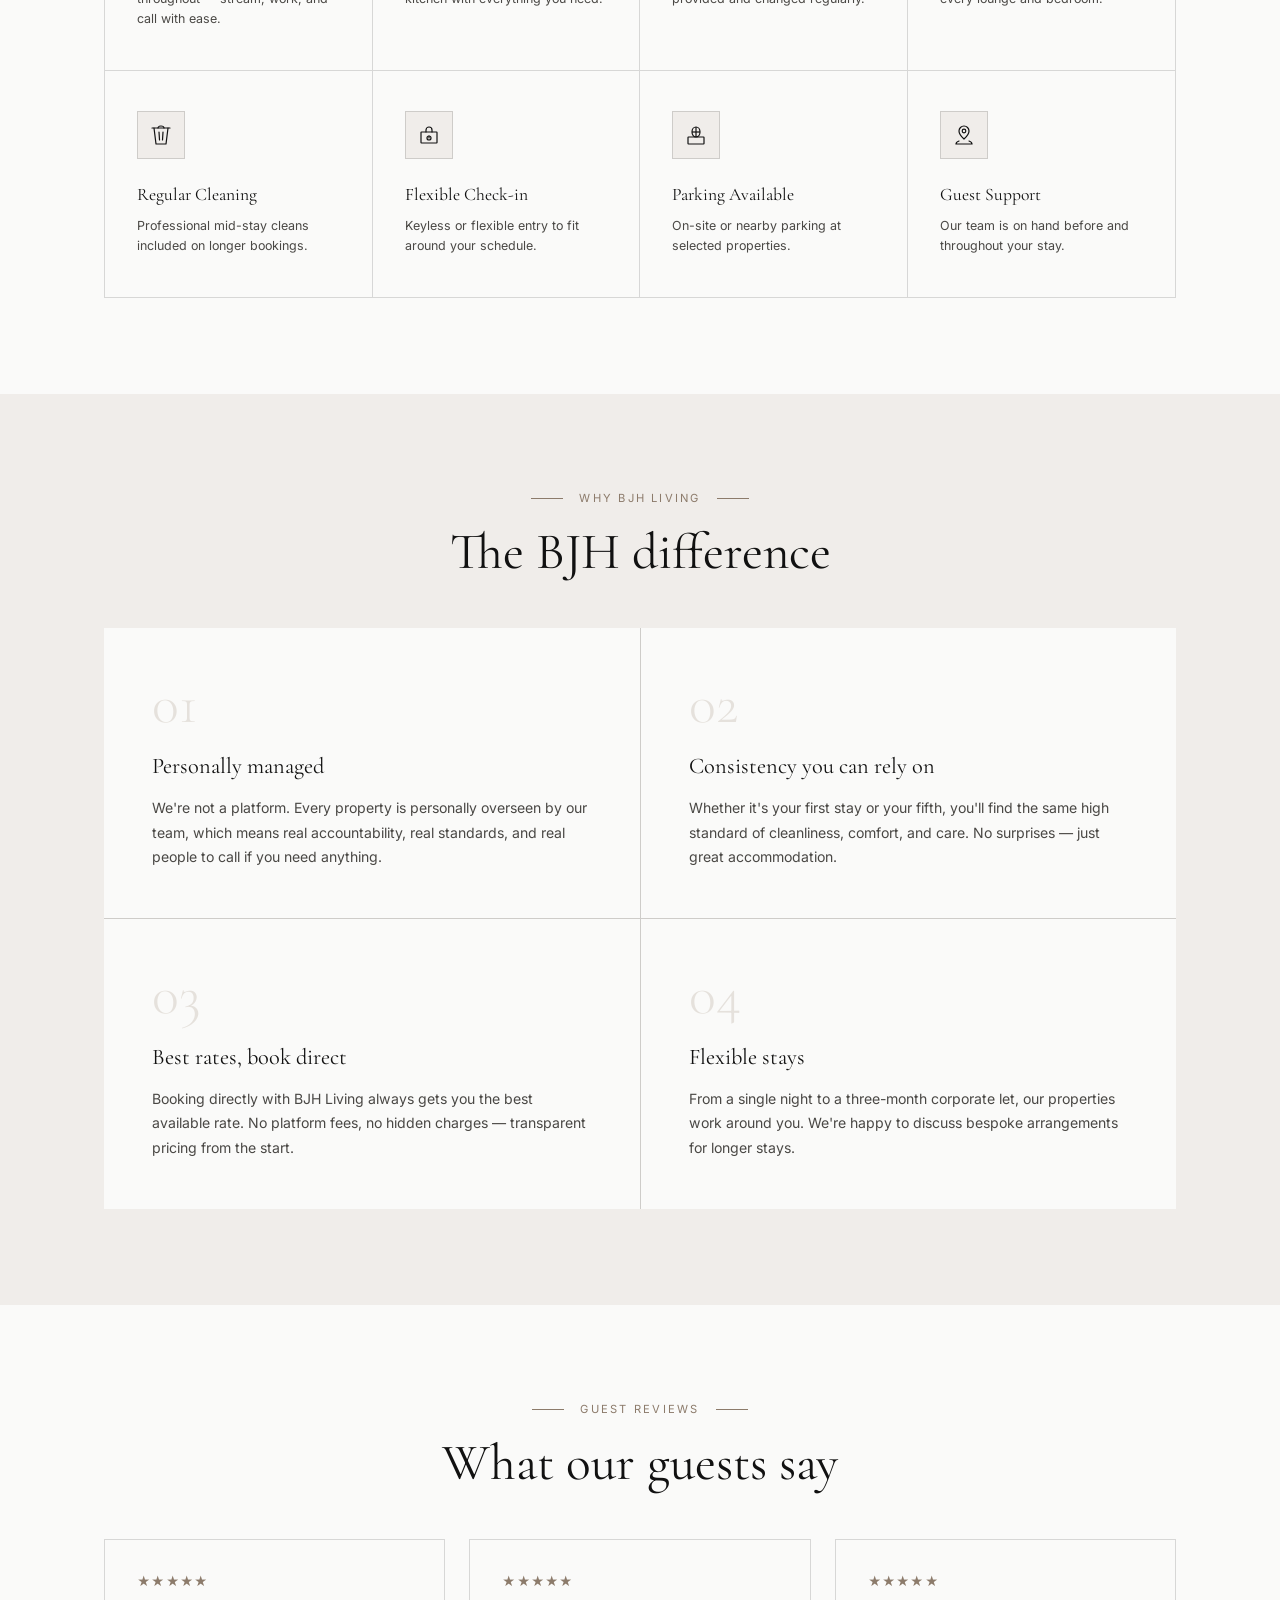
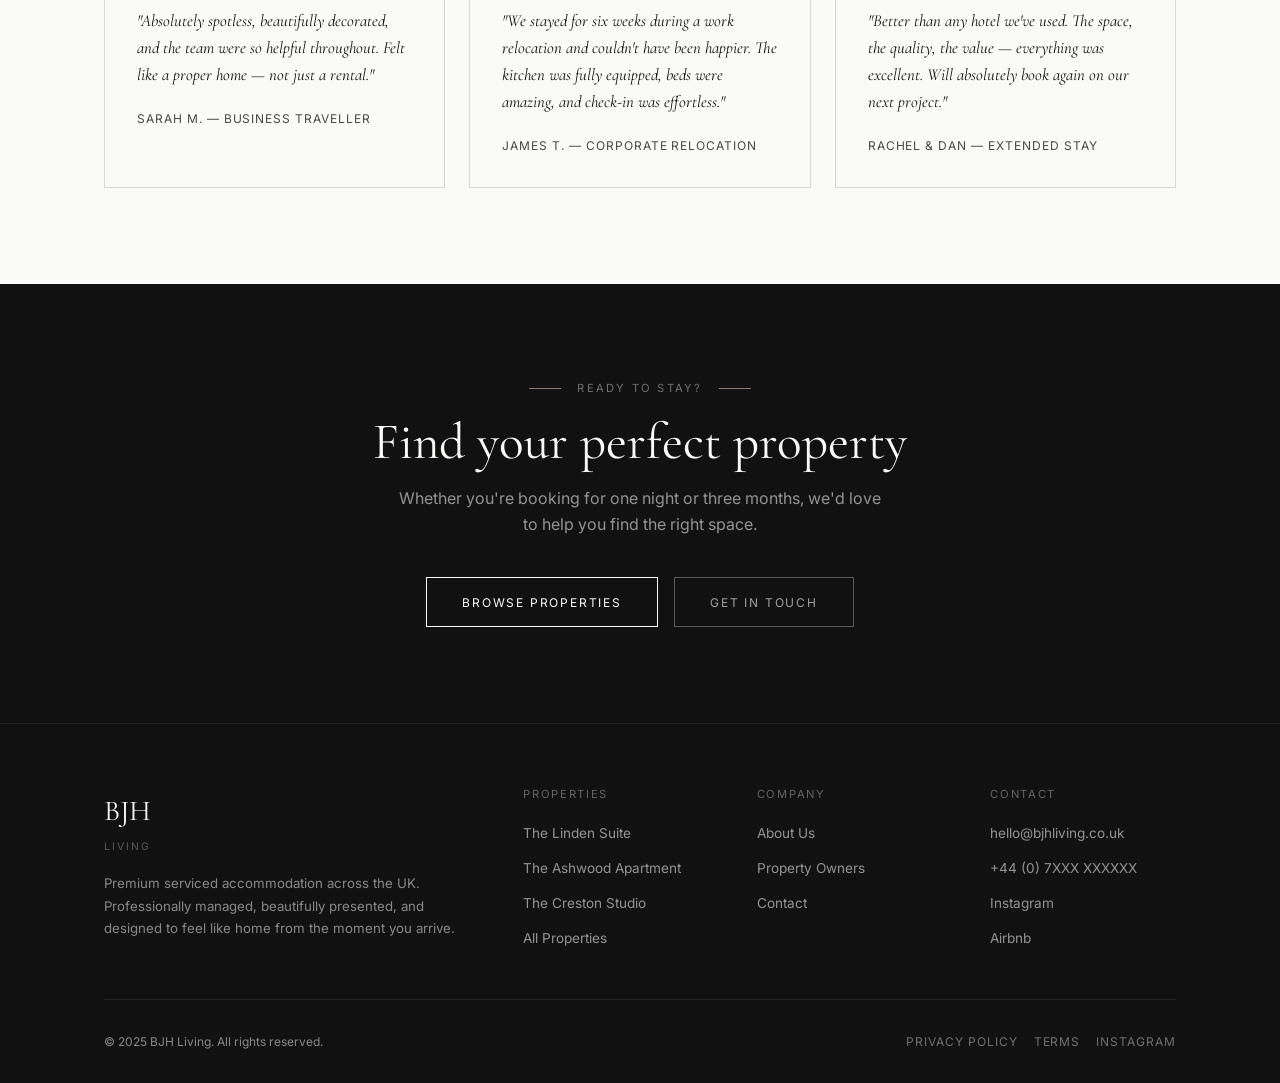
==== commit 5240d7b2: "updates to website" ====
--- a/index.html
+++ b/index.html
@@ -1,350 +1,1537 @@
 <!DOCTYPE html>
 <html lang="en">
 <head>
-    <meta charset="UTF-8">
-    <meta name="viewport" content="width=device-width, initial-scale=">
-    <title>Serviced Accomadation</title>
-    <link rel="stylesheet" href="css/style.css">
-    <link
-  rel="stylesheet"
-  href="https://cdnjs.cloudflare.com/ajax/libs/font-awesome/6.4.2/css/all.min.css"
-/>
+<meta charset="UTF-8">
+<meta name="viewport" content="width=device-width, initial-scale=1.0">
+<title>BJH Living — Serviced Accommodation</title>
+<link rel="preconnect" href="https://fonts.googleapis.com">
+<link href="https://fonts.googleapis.com/css2?family=Cormorant+Garamond:ital,wght@0,300;0,400;0,500;0,600;1,300;1,400&family=Inter:wght@300;400;500&display=swap" rel="stylesheet">
+<style>
+  /* ─── TOKENS ─────────────────────────────────────────── */
+  :root {
+    --cream:   #F0EDEA;
+    --white:   #FAFAF9;
+    --ink:     #111111;
+    --mid:     #4A4845;
+    --pale:    #E5E1DC;
+    --accent:  #8C7B6B;
+    --rule:    rgba(17,17,17,0.15);
+
+    --display: 'Cormorant Garamond', Georgia, serif;
+    --body:    'Inter', system-ui, sans-serif;
+
+    --max: 1200px;
+    --pad: clamp(1.5rem, 5vw, 4rem);
+  }
+
+  /* ─── RESET ──────────────────────────────────────────── */
+  *, *::before, *::after { box-sizing: border-box; margin: 0; padding: 0; }
+  html { scroll-behavior: smooth; }
+  body { font-family: var(--body); background: var(--white); color: var(--ink); font-size: 16px; line-height: 1.6; }
+  img { display: block; max-width: 100%; }
+  a { text-decoration: none; color: inherit; }
+  ul { list-style: none; }
+  button { cursor: pointer; border: none; background: none; font: inherit; }
+
+  /* ─── PAGE SECTIONS (hidden by default) ─────────────── */
+  .page { display: none; }
+  .page.active { display: block; }
+
+  /* ─── NAV ────────────────────────────────────────────── */
+  nav {
+    position: fixed; top: 0; left: 0; right: 0; z-index: 100;
+    display: flex; align-items: center; justify-content: space-between;
+    padding: 1.25rem var(--pad);
+    background: rgba(250,250,249,0.92);
+    backdrop-filter: blur(12px);
+    border-bottom: 1px solid var(--rule);
+    transition: background 0.3s;
+  }
+  .nav-logo {
+    font-family: var(--display);
+    font-size: 1.5rem;
+    font-weight: 500;
+    letter-spacing: 0.02em;
+    display: flex; align-items: baseline; gap: 0.3rem;
+  }
+  .nav-logo span { font-size: 0.75rem; font-family: var(--body); font-weight: 300; letter-spacing: 0.15em; text-transform: uppercase; color: var(--mid); }
+  .nav-links { display: flex; gap: 2rem; align-items: center; }
+  .nav-links a { font-size: 0.8rem; letter-spacing: 0.1em; text-transform: uppercase; font-weight: 400; color: var(--mid); transition: color 0.2s; }
+  .nav-links a:hover, .nav-links a.active { color: var(--ink); }
+  .nav-cta {
+    font-size: 0.75rem; letter-spacing: 0.12em; text-transform: uppercase;
+    border: 1px solid var(--ink); padding: 0.6rem 1.4rem; color: var(--ink);
+    transition: background 0.2s, color 0.2s;
+  }
+  .nav-cta:hover { background: var(--ink); color: var(--white); }
+  .hamburger { display: none; flex-direction: column; gap: 5px; padding: 4px; }
+  .hamburger span { display: block; width: 22px; height: 1.5px; background: var(--ink); transition: all 0.3s; }
+  .mobile-menu {
+    display: none; position: fixed; top: 0; left: 0; right: 0; bottom: 0;
+    background: var(--white); z-index: 99; flex-direction: column;
+    align-items: center; justify-content: center; gap: 2.5rem;
+  }
+  .mobile-menu.open { display: flex; }
+  .mobile-menu a { font-family: var(--display); font-size: 2rem; font-weight: 300; color: var(--ink); }
+  .mobile-close { position: absolute; top: 1.5rem; right: var(--pad); font-size: 1.5rem; }
+
+  /* ─── HELPERS ────────────────────────────────────────── */
+  .container { max-width: var(--max); margin: 0 auto; padding: 0 var(--pad); }
+  .section { padding: 6rem 0; }
+  .section-sm { padding: 3rem 0; }
+  .bg-cream { background: var(--cream); }
+  .bg-dark { background: var(--ink); color: var(--white); }
+
+  .eyebrow {
+    font-size: 0.7rem; letter-spacing: 0.2em; text-transform: uppercase;
+    color: var(--accent); font-weight: 400; margin-bottom: 1rem;
+    display: flex; align-items: center; gap: 1rem;
+  }
+  .eyebrow::before, .eyebrow::after { content: ''; flex: 0 0 2rem; height: 1px; background: var(--accent); }
+
+  h1, h2, h3, h4 { font-family: var(--display); font-weight: 400; line-height: 1.1; }
+  h1 { font-size: clamp(3rem, 6vw, 5.5rem); }
+  h2 { font-size: clamp(2rem, 4vw, 3.5rem); }
+  h3 { font-size: clamp(1.4rem, 2.5vw, 2rem); }
+
+  .btn-primary {
+    display: inline-block; font-size: 0.75rem; letter-spacing: 0.15em;
+    text-transform: uppercase; border: 1px solid var(--ink);
+    padding: 0.9rem 2.2rem; color: var(--ink); background: transparent;
+    transition: all 0.25s; font-weight: 400;
+  }
+  .btn-primary:hover { background: var(--ink); color: var(--white); }
+  .btn-light {
+    display: inline-block; font-size: 0.75rem; letter-spacing: 0.15em;
+    text-transform: uppercase; border: 1px solid var(--white);
+    padding: 0.9rem 2.2rem; color: var(--white); background: transparent;
+    transition: all 0.25s; font-weight: 400;
+  }
+  .btn-light:hover { background: var(--white); color: var(--ink); }
+
+  .rule { width: 3rem; height: 1px; background: var(--accent); margin: 1.5rem 0; }
+
+  /* ─── HERO ───────────────────────────────────────────── */
+  .hero {
+    min-height: 100vh; display: grid; grid-template-columns: 1fr 1fr;
+    padding-top: 0;
+  }
+  .hero-text {
+    display: flex; flex-direction: column; justify-content: center;
+    padding: 8rem var(--pad) 4rem;
+    background: var(--cream);
+  }
+  .hero-text h1 { margin-bottom: 1.5rem; color: var(--ink); }
+  .hero-text h1 em { font-style: italic; color: var(--accent); }
+  .hero-text p { font-size: 1.05rem; color: var(--mid); max-width: 42ch; margin-bottom: 2.5rem; line-height: 1.8; }
+  .hero-actions { display: flex; gap: 1rem; flex-wrap: wrap; }
+  .hero-img {
+    position: relative; overflow: hidden;
+    background: var(--ink);
+  }
+  .hero-img-inner {
+    position: absolute; inset: 0;
+    background: linear-gradient(135deg, #2C2825 0%, #1A1715 50%, #0D0C0B 100%);
+    display: flex; align-items: center; justify-content: center;
+  }
+  .hero-placeholder {
+    text-align: center; color: rgba(255,255,255,0.15);
+    font-family: var(--display); font-size: 1rem; letter-spacing: 0.1em;
+    padding: 2rem;
+  }
+  .hero-placeholder .big { font-size: 6rem; opacity: 0.08; font-weight: 300; line-height: 1; }
+  .hero-scroll {
+    position: absolute; bottom: 2rem; left: 50%; transform: translateX(-50%);
+    font-size: 0.65rem; letter-spacing: 0.2em; text-transform: uppercase;
+    color: rgba(255,255,255,0.4); display: flex; flex-direction: column; align-items: center; gap: 0.75rem;
+  }
+  .hero-scroll::after { content: ''; width: 1px; height: 3rem; background: rgba(255,255,255,0.2); }
+
+  /* ─── TRUST BAR ──────────────────────────────────────── */
+  .trust-bar {
+    border-top: 1px solid var(--rule);
+    border-bottom: 1px solid var(--rule);
+    padding: 1.75rem 0;
+  }
+  .trust-bar .container { display: flex; justify-content: space-between; align-items: center; gap: 2rem; flex-wrap: wrap; }
+  .trust-item { display: flex; align-items: center; gap: 0.75rem; }
+  .trust-icon { font-size: 1.1rem; opacity: 0.5; }
+  .trust-text { font-size: 0.75rem; letter-spacing: 0.08em; text-transform: uppercase; color: var(--mid); }
+
+  /* ─── INTRO SPLIT ────────────────────────────────────── */
+  .split { display: grid; grid-template-columns: 1fr 1fr; gap: 5rem; align-items: center; }
+  .split-img-box {
+    aspect-ratio: 4/5; background: var(--pale);
+    position: relative; overflow: hidden;
+  }
+  .split-img-inner {
+    position: absolute; inset: 0;
+    background: linear-gradient(160deg, #C8C3BC 0%, #9E978E 100%);
+    display: flex; align-items: center; justify-content: center;
+  }
+  .img-label {
+    font-family: var(--display); font-size: 4rem; font-weight: 300;
+    color: rgba(17,17,17,0.12); text-align: center; letter-spacing: -0.02em;
+  }
+  .split-content p { color: var(--mid); line-height: 1.8; margin-bottom: 1.2rem; }
+
+  /* ─── PROPERTIES GRID ────────────────────────────────── */
+  .props-grid { display: grid; grid-template-columns: repeat(3, 1fr); gap: 1.5rem; }
+  .prop-card { background: var(--white); border: 1px solid var(--rule); overflow: hidden; transition: transform 0.3s, box-shadow 0.3s; }
+  .prop-card:hover { transform: translateY(-4px); box-shadow: 0 16px 40px rgba(0,0,0,0.08); }
+  .prop-img { aspect-ratio: 4/3; background: var(--pale); position: relative; overflow: hidden; }
+  .prop-img-inner { position: absolute; inset: 0; display: flex; align-items: center; justify-content: center; }
+  .prop-img-inner.p1 { background: linear-gradient(135deg, #BDB8B2 0%, #8C867E 100%); }
+  .prop-img-inner.p2 { background: linear-gradient(135deg, #C4B8A8 0%, #96897B 100%); }
+  .prop-img-inner.p3 { background: linear-gradient(135deg, #B8C0C4 0%, #8096A0 100%); }
+  .prop-num { font-family: var(--display); font-size: 5rem; font-weight: 300; color: rgba(17,17,17,0.1); }
+  .prop-badge {
+    position: absolute; top: 1rem; left: 1rem;
+    background: var(--ink); color: var(--white);
+    font-size: 0.65rem; letter-spacing: 0.12em; text-transform: uppercase;
+    padding: 0.3rem 0.8rem;
+  }
+  .prop-body { padding: 1.5rem; }
+  .prop-location { font-size: 0.7rem; letter-spacing: 0.15em; text-transform: uppercase; color: var(--accent); margin-bottom: 0.5rem; }
+  .prop-name { font-family: var(--display); font-size: 1.5rem; margin-bottom: 0.5rem; }
+  .prop-desc { font-size: 0.85rem; color: var(--mid); line-height: 1.6; margin-bottom: 1.25rem; }
+  .prop-meta { display: flex; gap: 1.2rem; margin-bottom: 1.25rem; }
+  .prop-meta span { font-size: 0.72rem; letter-spacing: 0.05em; color: var(--mid); }
+  .prop-meta span strong { color: var(--ink); }
+  .prop-footer { display: flex; align-items: center; justify-content: space-between; border-top: 1px solid var(--rule); padding-top: 1rem; }
+  .prop-price { font-family: var(--display); font-size: 1.2rem; }
+  .prop-price small { font-family: var(--body); font-size: 0.7rem; color: var(--mid); }
+  .prop-link { font-size: 0.7rem; letter-spacing: 0.1em; text-transform: uppercase; color: var(--ink); border-bottom: 1px solid var(--ink); padding-bottom: 1px; transition: color 0.2s; }
+  .prop-link:hover { color: var(--accent); border-color: var(--accent); }
+
+  /* ─── AMENITIES ──────────────────────────────────────── */
+  .amenities-grid {
+    display: grid;
+    grid-template-columns: repeat(4, 1fr);
+    gap: 0;
+    border: 1px solid var(--rule);
+  }
+  .amenity-item {
+    padding: 2.5rem 2rem;
+    border-right: 1px solid var(--rule);
+    border-bottom: 1px solid var(--rule);
+    text-align: left;
+    background: var(--white);
+    transition: background 0.3s;
+    position: relative;
+    overflow: hidden;
+  }
+  .amenity-item:nth-child(4n) { border-right: none; }
+  .amenity-item:nth-child(5), .amenity-item:nth-child(6),
+  .amenity-item:nth-child(7), .amenity-item:nth-child(8) { border-bottom: none; }
+  .amenity-item:hover { background: var(--cream); }
+  .amenity-icon-wrap {
+    width: 48px; height: 48px;
+    border: 1px solid var(--rule);
+    display: flex; align-items: center; justify-content: center;
+    margin-bottom: 1.4rem;
+    background: var(--cream);
+    transition: background 0.3s, border-color 0.3s;
+  }
+  .amenity-item:hover .amenity-icon-wrap { background: var(--ink); border-color: var(--ink); }
+  .amenity-item:hover .amenity-icon-wrap svg path,
+  .amenity-item:hover .amenity-icon-wrap svg rect,
+  .amenity-item:hover .amenity-icon-wrap svg circle,
+  .amenity-item:hover .amenity-icon-wrap svg line,
+  .amenity-item:hover .amenity-icon-wrap svg polyline,
+  .amenity-item:hover .amenity-icon-wrap svg ellipse { stroke: #FAFAF9; }
+  .amenity-name { font-family: var(--display); font-size: 1.1rem; margin-bottom: 0.4rem; font-weight: 400; }
+  .amenity-desc { font-size: 0.78rem; color: var(--mid); line-height: 1.65; }
+
+  /* ─── WHY CHOOSE ─────────────────────────────────────── */
+  .why-grid { display: grid; grid-template-columns: 1fr 1fr; gap: 1px; background: var(--rule); }
+  .why-item { background: var(--white); padding: 3rem; }
+  .why-num { font-family: var(--display); font-size: 3.5rem; font-weight: 300; color: var(--pale); line-height: 1; margin-bottom: 1rem; }
+  .why-title { font-family: var(--display); font-size: 1.4rem; margin-bottom: 0.75rem; }
+  .why-text { font-size: 0.88rem; color: var(--mid); line-height: 1.75; }
+
+  /* ─── REVIEWS ────────────────────────────────────────── */
+  .reviews-grid { display: grid; grid-template-columns: repeat(3, 1fr); gap: 1.5rem; }
+  .review-card { background: var(--white); padding: 2rem; border: 1px solid var(--rule); }
+  .stars { color: var(--accent); font-size: 0.8rem; letter-spacing: 0.1em; margin-bottom: 1rem; }
+  .review-text { font-family: var(--display); font-size: 1.05rem; font-style: italic; line-height: 1.6; margin-bottom: 1.25rem; color: var(--ink); }
+  .review-author { font-size: 0.75rem; letter-spacing: 0.08em; text-transform: uppercase; color: var(--mid); }
+
+  /* ─── CTA BAND ───────────────────────────────────────── */
+  .cta-band {
+    background: var(--ink); color: var(--white);
+    padding: 6rem 0; text-align: center;
+  }
+  .cta-band h2 { font-size: clamp(2rem, 4vw, 3.5rem); margin-bottom: 1rem; }
+  .cta-band p { color: rgba(255,255,255,0.55); margin-bottom: 2.5rem; max-width: 50ch; margin-left: auto; margin-right: auto; }
+
+  /* ─── FOOTER ─────────────────────────────────────────── */
+  footer {
+    background: var(--ink); color: rgba(255,255,255,0.5);
+    border-top: 1px solid rgba(255,255,255,0.08);
+    padding: 4rem 0 2rem;
+  }
+  .footer-grid { display: grid; grid-template-columns: 2fr 1fr 1fr 1fr; gap: 3rem; margin-bottom: 3rem; }
+  .footer-brand { font-family: var(--display); font-size: 1.8rem; font-weight: 400; color: var(--white); margin-bottom: 0.3rem; }
+  .footer-brand-sub { font-size: 0.65rem; letter-spacing: 0.2em; text-transform: uppercase; color: rgba(255,255,255,0.3); margin-bottom: 1rem; }
+  .footer-about { font-size: 0.83rem; line-height: 1.7; }
+  .footer-col h4 { font-family: var(--body); font-size: 0.7rem; letter-spacing: 0.15em; text-transform: uppercase; color: rgba(255,255,255,0.35); margin-bottom: 1.2rem; }
+  .footer-col ul { display: flex; flex-direction: column; gap: 0.6rem; }
+  .footer-col li a { font-size: 0.85rem; color: rgba(255,255,255,0.55); transition: color 0.2s; }
+  .footer-col li a:hover { color: var(--white); }
+  .footer-bottom { border-top: 1px solid rgba(255,255,255,0.08); padding-top: 2rem; display: flex; justify-content: space-between; align-items: center; flex-wrap: wrap; gap: 1rem; }
+  .footer-bottom p { font-size: 0.75rem; }
+  .social-links { display: flex; gap: 1rem; }
+  .social-links a { font-size: 0.75rem; letter-spacing: 0.08em; text-transform: uppercase; color: rgba(255,255,255,0.4); transition: color 0.2s; }
+  .social-links a:hover { color: var(--white); }
+
+  /* ─── PAGE HERO (inner pages) ────────────────────────── */
+  .page-hero {
+    padding: 10rem 0 5rem;
+    background: var(--cream);
+    text-align: center;
+    border-bottom: 1px solid var(--rule);
+  }
+  .page-hero h1 { margin-bottom: 1rem; }
+  .page-hero p { color: var(--mid); font-size: 1.05rem; max-width: 55ch; margin: 0 auto; line-height: 1.8; }
+
+  /* ─── PROPERTY DETAIL ────────────────────────────────── */
+  .prop-detail-header { display: grid; grid-template-columns: 3fr 2fr; gap: 0; min-height: 65vh; }
+  .prop-detail-img { background: linear-gradient(135deg, #BDB8B2 0%, #8C867E 100%); display: flex; align-items: center; justify-content: center; }
+  .prop-detail-img .img-label { font-size: 8rem; }
+  .prop-detail-sidebar { padding: 4rem 3rem; background: var(--cream); display: flex; flex-direction: column; justify-content: center; }
+  .prop-detail-sidebar .prop-location { margin-bottom: 0.5rem; }
+  .prop-detail-sidebar h1 { font-size: clamp(2rem, 3.5vw, 3rem); margin-bottom: 1rem; }
+  .prop-detail-sidebar p { color: var(--mid); line-height: 1.8; margin-bottom: 2rem; }
+  .detail-price { font-family: var(--display); font-size: 2rem; margin-bottom: 0.25rem; }
+  .detail-price small { font-family: var(--body); font-size: 0.85rem; color: var(--mid); }
+  .prop-amenities { display: grid; grid-template-columns: 1fr 1fr; gap: 0.6rem; margin-bottom: 2rem; }
+  .prop-amenities span { font-size: 0.8rem; color: var(--mid); display: flex; align-items: center; gap: 0.5rem; }
+  .prop-amenities span::before { content: '✓'; color: var(--accent); font-weight: 600; }
+
+  /* ─── BOOKING FORM ───────────────────────────────────── */
+  .booking-card {
+    background: var(--white); border: 1px solid var(--rule); padding: 2.5rem;
+    position: sticky; top: 6rem;
+  }
+  .form-row { display: grid; grid-template-columns: 1fr 1fr; gap: 1rem; margin-bottom: 1rem; }
+  .form-group { display: flex; flex-direction: column; gap: 0.4rem; margin-bottom: 1rem; }
+  .form-group label { font-size: 0.7rem; letter-spacing: 0.12em; text-transform: uppercase; color: var(--mid); }
+  .form-group input, .form-group select, .form-group textarea {
+    border: 1px solid var(--rule); padding: 0.75rem 1rem;
+    font: inherit; font-size: 0.9rem; background: var(--cream); color: var(--ink);
+    outline: none; transition: border-color 0.2s;
+  }
+  .form-group input:focus, .form-group select:focus, .form-group textarea:focus { border-color: var(--ink); }
+  .form-group textarea { resize: vertical; min-height: 100px; }
+  .btn-full { width: 100%; text-align: center; padding: 1rem; font-size: 0.8rem; letter-spacing: 0.15em; text-transform: uppercase; background: var(--ink); color: var(--white); border: 1px solid var(--ink); transition: all 0.25s; }
+  .btn-full:hover { background: transparent; color: var(--ink); }
+
+  /* ─── ABOUT PAGE — PREMIUM VALUES ───────────────────── */
+  .values-grid {
+    display: grid;
+    grid-template-columns: repeat(3, 1fr);
+    gap: 0;
+    border: 1px solid var(--rule);
+  }
+  .value-card {
+    padding: 2.75rem 2.25rem;
+    border-right: 1px solid var(--rule);
+    border-bottom: 1px solid var(--rule);
+    background: var(--white);
+    position: relative;
+    overflow: hidden;
+    transition: background 0.35s ease;
+  }
+  .value-card:nth-child(3n) { border-right: none; }
+  .value-card:nth-child(4), .value-card:nth-child(5), .value-card:nth-child(6) { border-bottom: none; }
+  .value-card::before {
+    content: '';
+    position: absolute;
+    bottom: 0; left: 0; right: 0;
+    height: 3px;
+    background: linear-gradient(90deg, transparent, var(--accent), transparent);
+    transform: scaleX(0);
+    transition: transform 0.4s ease;
+  }
+  .value-card:hover { background: var(--cream); }
+  .value-card:hover::before { transform: scaleX(1); }
+  .value-icon-wrap {
+    width: 56px; height: 56px;
+    border: 1px solid var(--rule);
+    display: flex; align-items: center; justify-content: center;
+    margin-bottom: 1.75rem;
+    background: var(--cream);
+    transition: background 0.3s, border-color 0.3s;
+  }
+  .value-card:hover .value-icon-wrap {
+    background: var(--ink);
+    border-color: var(--ink);
+  }
+  .value-icon-wrap svg { transition: all 0.3s; }
+  .value-card:hover .value-icon-wrap svg path,
+  .value-card:hover .value-icon-wrap svg rect,
+  .value-card:hover .value-icon-wrap svg circle,
+  .value-card:hover .value-icon-wrap svg line,
+  .value-card:hover .value-icon-wrap svg polyline,
+  .value-card:hover .value-icon-wrap svg polygon { stroke: #FAFAF9; }
+  .value-title { font-family: var(--display); font-size: 1.25rem; margin-bottom: 0.65rem; font-weight: 400; }
+  .value-text { font-size: 0.84rem; color: var(--mid); line-height: 1.8; }
+
+  /* ─── CONTACT PAGE ───────────────────────────────────── */
+  .contact-grid { display: grid; grid-template-columns: 1fr 1fr; gap: 5rem; }
+  .contact-info h3 { font-family: var(--display); font-size: 1.8rem; margin-bottom: 1rem; }
+  .contact-info p { color: var(--mid); line-height: 1.8; margin-bottom: 2rem; }
+  .contact-details { display: flex; flex-direction: column; gap: 1.25rem; }
+  .contact-detail { display: flex; gap: 1rem; }
+  .contact-detail-icon { font-size: 1rem; color: var(--accent); flex-shrink: 0; margin-top: 0.1rem; }
+  .contact-detail-text strong { display: block; font-size: 0.72rem; letter-spacing: 0.1em; text-transform: uppercase; margin-bottom: 0.2rem; }
+  .contact-detail-text span { font-size: 0.9rem; color: var(--mid); }
+
+  /* ─── PROPERTY OWNERS ────────────────────────────────── */
+  .owners-split { display: grid; grid-template-columns: 1fr 1fr; gap: 0; min-height: 60vh; }
+  .owners-img { background: linear-gradient(160deg, #C8C3BC 0%, #9E978E 100%); display: flex; align-items: center; justify-content: center; }
+  .owners-content { padding: 5rem; display: flex; flex-direction: column; justify-content: center; background: var(--cream); }
+  .owners-content h2 { margin-bottom: 1rem; }
+  .owners-content p { color: var(--mid); line-height: 1.8; margin-bottom: 1.5rem; }
+  .benefits-list { margin: 1.5rem 0 2.5rem; }
+  .benefits-list li { font-size: 0.88rem; color: var(--mid); padding: 0.6rem 0; border-bottom: 1px solid var(--rule); display: flex; align-items: center; gap: 0.75rem; }
+  .benefits-list li::before { content: '→'; color: var(--accent); }
+
+  /* ─── TEXT CENTER ─────────────────────────────────────── */
+  .text-center { text-align: center; }
+  .mb-1 { margin-bottom: 1rem; }
+  .mb-2 { margin-bottom: 2rem; }
+  .mb-3 { margin-bottom: 3rem; }
+  .mt-2 { margin-top: 2rem; }
+  .mx-auto { margin-left: auto; margin-right: auto; }
+  .max-prose { max-width: 60ch; }
+
+  /* ─── RESPONSIVE ─────────────────────────────────────── */
+  @media (max-width: 900px) {
+    .hero { grid-template-columns: 1fr; min-height: auto; }
+    .hero-text { padding: 7rem 1.5rem 3rem; }
+    .hero-img { min-height: 50vh; }
+    .split, .contact-grid, .owners-split { grid-template-columns: 1fr; gap: 2rem; }
+    .owners-content { padding: 3rem 1.5rem; }
+    .props-grid { grid-template-columns: 1fr; }
+    .amenities-grid { grid-template-columns: repeat(2, 1fr); }
+    .amenity-item:nth-child(4n) { border-right: 1px solid var(--rule); }
+    .amenity-item:nth-child(2n) { border-right: none; }
+    .amenity-item:nth-child(5), .amenity-item:nth-child(6),
+    .amenity-item:nth-child(7), .amenity-item:nth-child(8) { border-bottom: 1px solid var(--rule); }
+    .amenity-item:nth-child(7), .amenity-item:nth-child(8) { border-bottom: none; }
+    .why-grid { grid-template-columns: 1fr; }
+    .reviews-grid { grid-template-columns: 1fr; }
+    .footer-grid { grid-template-columns: 1fr 1fr; }
+    .values-grid { grid-template-columns: 1fr; }
+    .value-card:nth-child(3n) { border-right: 1px solid var(--rule); }
+    .value-card:nth-child(4), .value-card:nth-child(5), .value-card:nth-child(6) { border-bottom: 1px solid var(--rule); }
+    .value-card:last-child { border-bottom: none; }
+    .prop-detail-header { grid-template-columns: 1fr; }
+    .prop-detail-sidebar { padding: 2.5rem 1.5rem; }
+    .nav-links { display: none; }
+    .hamburger { display: flex; }
+    .trust-bar .container { justify-content: center; }
+    .footer-grid { grid-template-columns: 1fr; }
+  }
+  @media (max-width: 600px) {
+    .amenities-grid { grid-template-columns: 1fr; }
+    .form-row { grid-template-columns: 1fr; }
+  }
+</style>
 </head>
 <body>
-    <!--Header -->
-<header id="header">
-    <h1>Welcome to Serviced Accomadation</h1>
-    <nav class="container">
-       <h1 class="logo"> Elite Homes</h1>
-       <ul class="nav-links" id="nav-links">
-       <li><a href="#home"></a>Home</li>
-       <li><a href="#properties"></a>Properties</li>
-       <li><a href="#services"></a>Services</li>
-       <li><a href="#about"></a>About</li>
-       <li><a href="#contact"></a>Contact</li></ul>
-
-    <a href="contact" class="cta-button">Get Started</a>
-    <div class="mobile-menu-btn" id="mobileMenuBtn"></div>
-    <span></span>
-    <span></span>
-    <span></span>
-        </nav>
-</header>
-
-<main>
-  <section id="home" class="hero"> 
-   <div class="hero-content">
-   <h1>Serviced Accomadation Stays</h1>
-   <p>Find your dream Stay here at Serviced Accomadation Stays</p>
-   <div class="hero-buttons">
-    <a href="properties" class="btn-primary">View Property</a>
-    <a href="contact" class="btn-secondary">Contact Agent</a>
-   </div>
-   </div>
-    </section>
-
-    <!--Features Section-->
-
-    <section class="features" id="services">
-        <div class="container">
-            <h2 class="section-title fade-in">Why Choose Serviced Acommadation</h2>
-            <div class="features-grid">
-                <div class="feature-card fade-in">
-                    <i class="fas fa-search feature-icon"></i>
-                    <h3>Advanced Search</h3>
-                    <p>Find your home with our powerful search filters and advanced match making algorith</p>
-                </div>
-                   <div class="feature-card fade-in">
-                    <i class="fas fa-handshake feature-icon"></i>
-                    <h3>Expert Guidance</h3>
-                    <p>Get proffesional guidance from our expert estate agents</p>
-                </div>
-                   <div class="feature-card fade-in">
-                    <i class="fas fa-search feature-icon"></i>
-                    <h3>Secure transactions</h3>
-                    <p>All Transactions are protected with our secure platform and our legal compliance garruntee</p>
-                </div>
-            </div>
-        </div>
-    </section>
-
-    <!--Properties Section-->
-    <section class="properties" id="properties">
-        <div class="container">
-            <h2 class="section-title fade-in">Featured Properties</h2>
-            <div class="properties-grid">
-                <div class="property-card fade-in">
-                    <div class="property-image">
-                        <div class="property-price">$850,000</div>
-                    </div>
-                    <div class="property-info">
-                        <h3 class="property-title">Modern Family Villa</h3>
-                        <div class="property-location">
-                            <i class="fas fa-map-marker-alt"></i>
-                            <span> Beverly Hills, CA</span>
-                        </div>
-
-                        <div class="property-features">
-                        <div class="property-feauture">
-                            <i class="fas fa-bed"></i>
-                            <span>4 Beds</span>
-                        </div>
-
-                         
-                        <div class="property-feauture">
-                            <i class="fas fa-bath"></i>
-                            <span>3 Bathroons</span>
-                        </div>
-
-                    
-                        <div class="property-feauture">
-                            <i class="fas fa-ruler-combined"></i>
-                            <span>2,500sqft</span>
-                        </div>
-
-                        </div>
-                    </div>
-                </div>
-            </div>
-              <div class="property-card fade-in">
-                    <div class="property-image">
-                        <div class="property-price">$850,000</div>
-                    </div>
-                    <div class="property-info">
-                        <h3 class="property-title">Modern Family Villa</h3>
-                        <div class="property-location">
-                            <i class="fas fa-map-marker-alt"></i>
-                            <span> Beverly Hills, CA</span>
-                        </div>
-
-                        <div class="property-features">
-                        <div class="property-feauture">
-                            <i class="fas fa-bed"></i>
-                            <span>4 Beds</span>
-                        </div>
-
-                         
-                        <div class="property-feauture">
-                            <i class="fas fa-bath"></i>
-                            <span>3 Bathroons</span>
-                        </div>
-
-                    
-                        <div class="property-feauture">
-                            <i class="fas fa-ruler-combined"></i>
-                            <span>2,500sqft</span>
-                        </div>
-
-                        </div>
-                    </div>
-                </div>
-            </div>
-              <div class="property-card fade-in">
-                    <div class="property-image">
-                        <div class="property-price">$850,000</div>
-                    </div>
-                    <div class="property-info">
-                        <h3 class="property-title">Modern Family Villa</h3>
-                        <div class="property-location">
-                            <i class="fas fa-map-marker-alt"></i>
-                            <span> Beverly Hills, CA</span>
-                        </div>
-
-                        <div class="property-features">
-                        <div class="property-feauture">
-                            <i class="fas fa-bed"></i>
-                            <span>4 Beds</span>
-                        </div>
-
-                         
-                        <div class="property-feauture">
-                            <i class="fas fa-bath"></i>
-                            <span>3 Bathroons</span>
-                        </div>
-
-                    
-                        <div class="property-feauture">
-                            <i class="fas fa-ruler-combined"></i>
-                            <span>2,500sqft</span>
-                        </div>
-
-                        </div>
-                    </div>
-                </div>
-              <div class="property-card fade-in">
-                    <div class="property-image">
-                        <div class="property-price">$850,000</div>
-                    </div>
-                    <div class="property-info">
-                        <h3 class="property-title">Modern Family Villa</h3>
-                        <div class="property-location">
-                            <i class="fas fa-map-marker-alt"></i>
-                            <span> Beverly Hills, CA</span>
-                        </div>
-
-                        <div class="property-features">
-                        <div class="property-feauture">
-                            <i class="fas fa-bed"></i>
-                            <span>4 Beds</span>
-                        </div>
-
-                         
-                        <div class="property-feauture">
-                            <i class="fas fa-bath"></i>
-                            <span>3 Bathroons</span>
-                        </div>
-
-                    
-                        <div class="property-feauture">
-                            <i class="fas fa-ruler-combined"></i>
-                            <span>2,500sqft</span>
-                        </div>
-
-                        </div>
-                    </div>
-                </div>
-    </section>
-    
-    <!-- Stats Section -->
-     <section class="Stats">
-        <div class="container">
-            <div class="stats-grid">
-                <div class="stat-item fade-in">
-                    <h3 id="properties-sold">0</h3>
-                    <p>Properties Sold</p>
-                </div>
-                  <div class="stat-item fade-in">
-                    <h3 id="happyClients">0</h3>
-                    <p>Happy Clients</p>
-                </div>
-                  <div class="stat-item fade-in">
-                    <h3 id="yearsExperience">0</h3>
-                    <p>Years Experience</p>
-                </div>
-                  <div class="stat-item fade-in">
-                    <h3 id="awards">0</h3>
-                    <p>Awards Won</p>
-                </div>
-            </div>
-        </div>
-     </section>
-
-     <!-- Contact Section -->
-
-     <section class="contact" id="contact">
-        <div class="container">
-            <h2 class="section-title fade-in">Get In Touch</h2>
-            <div class="class-content">
-                <div class="content-info-fade in">
-                    <div class="contact-item">
-                        <i class="fas fa-phone contact-icon"></i>
-                        <div>
-                            <h4>Phone</h4>
-                            <p>07859059864</p>
-                        </div>
-                          <div class="contact-item">
-                        <i class="fas fa-map-marker-alt contact-icon"></i>
-                        <div>
-                            <h4>Office</h4>
-                            <p>7 G Street, 4HY TLQ</p>
-                        </div>
-                    </div>
-                      <div class="contact-item">
-                        <i class="fas fa-phone contact-icon"></i>
-                        <div>
-                            <h4>Email</h4>
-                            <p>cheese@item.com</p>
-                        </div>
-                    </div>
-                    </div>
-                </div>
-
-               <form action="" class="contact-form fade in" id="contactForm">
-               <div class="form-group">
-                <label for="name">Full Name</label>
-                <input type="text" id="name" name="name" required>
-               </div>
-
-                 <div class="form-group">
-                <label for="email">Email Adress</label>
-                <input type="email" id="email" name="email" required>
-               </div>
-
-                  <div class="form-group">
-                <label for="phone">Phone Number</label>
-                <input type="tel" id="phone" name="phone" required>
-               </div>
-                 
-               <div class="form-group">
-                <label for="message">Message</label>
-                <textarea name="message" id="message" placeholder="Tell us about your property needs..." required></textarea>
-               </div>
-               <button type="submit" class="submit-btn">Send Message</button>
-               </form>
-            </div>
-        </div>
-     </section>
-
-     <!-- Footer -->
-      <footer id="about">
-     <div class="container">
-     <div class="footer-content">
-        <div class="footer-section">
-            <h3>Codynn Homes</h3>
-            <p> Your trusted partner is finding the perfect home. We provide extra care</p>
-        <div class="social-links">
-           <a href="#"><i class="fab fa-facebook-f"></i>
-            <a href="#"><i class="fab fa-twitter"></i>     
-                <a href="#"><i class="fab fa-instagram"></i>     
-                    <a href="#"><i class="fab fa-linkedin-in"></i>              
-        </div>
-
-            <h3>Quick links</h3>
-            <p> Join today</p>
-        <div class="social-links">
-           <a href="home">Home</i>
-            <a href="properties">Properties</i>     
-                <a href="about">About</i>     
-                    <a href="services">Services</i>   
-                         <a href="contact">Contacr</i>              
-        </div>
-
-            <h3>Follow us</h3>
-            <p> See our socials</p>
-        <div class="social-links">
-           <a href="#"><i class="fab fa-facebook-f"></i>
-            <a href="#"><i class="fab fa-twitter"></i>     
-                <a href="#"><i class="fab fa-instagram"></i>     
-                    <a href="#"><i class="fab fa-linkedin-in"></i>              
-        </div>
-
-            <h3>Services</h3>
-        <div class="social-links">
-           <a href="">Property Sales </i>
-            <a href="">Property Search</i>     
-                <a href="">Property Rental</i>     
-                    <a href="">Investment Managment</i>   
-                         <a href="">Market Analysis</i>              
-        </div>
-
-         <div class="footer-section">
-            <h3>Contact Info</h3>
-            <p> Join today</p>
-        <div class="social-links">
-          <p><i class="fas fa-phone"></i>09182892821</p>
-          <p> <i class="fas fa-envelope"></i>house@gmail.com</p> 
-              <p><i class="fas fa-map-marker-alt"></i>7 Burnage Lane</p>
-                 <p> Some City</p>      
-        </div>
-
-        </div>
-     </div>
-
-     <p>&copy; 2026 Serviced Accomadation Stays | privacy policy | terms and conditions | </p>
-     </div>
-      </footer>
-
-</main>
-<script src="script.js"></script>
+
+<!-- ═══ NAV ═════════════════════════════════════════════ -->
+<nav>
+  <div class="nav-logo" onclick="showPage('home')" style="cursor:pointer">
+    BJH <span>Living</span>
+  </div>
+  <div class="nav-links">
+    <a href="#" onclick="showPage('home')" class="active" id="nav-home">Home</a>
+    <a href="#" onclick="showPage('properties')" id="nav-properties">Properties</a>
+    <a href="#" onclick="showPage('about')" id="nav-about">About Us</a>
+    <a href="#" onclick="showPage('owners')" id="nav-owners">Property Owners</a>
+    <a href="#" onclick="showPage('contact')" id="nav-contact">Contact</a>
+    <a href="#" class="nav-cta" onclick="showPage('contact')">Book Now</a>
+  </div>
+  <button class="hamburger" onclick="toggleMenu()" aria-label="Menu">
+    <span></span><span></span><span></span>
+  </button>
+</nav>
+
+<!-- Mobile Menu -->
+<div class="mobile-menu" id="mobileMenu">
+  <button class="mobile-close" onclick="toggleMenu()">✕</button>
+  <a href="#" onclick="showPage('home');toggleMenu()">Home</a>
+  <a href="#" onclick="showPage('properties');toggleMenu()">Properties</a>
+  <a href="#" onclick="showPage('about');toggleMenu()">About Us</a>
+  <a href="#" onclick="showPage('owners');toggleMenu()">Property Owners</a>
+  <a href="#" onclick="showPage('contact');toggleMenu()">Contact</a>
+</div>
+
+<!-- ═══════════════════════════════════════════════════════
+     HOME PAGE
+═══════════════════════════════════════════════════════ -->
+<div class="page active" id="page-home">
+
+  <!-- Hero -->
+  <section class="hero">
+    <div class="hero-text">
+      <div class="eyebrow">Serviced Accommodation</div>
+      <h1>Where<br>comfort<br><em>meets home</em></h1>
+      <p>Premium serviced apartments designed for modern living. Whether you're here for business, relocation, or a longer escape — BJH Living is your home away from home.</p>
+      <div class="hero-actions">
+        <a href="#" class="btn-primary" onclick="showPage('properties')">View Properties</a>
+        <a href="#" class="btn-primary" style="border-color:var(--accent);color:var(--accent)" onclick="showPage('contact')">Enquire Now</a>
+      </div>
+    </div>
+    <div class="hero-img">
+      <div class="hero-img-inner">
+        <div class="hero-placeholder">
+          <div class="big">BJH</div>
+          <div>Add your hero image here</div>
+        </div>
+      </div>
+      <div class="hero-scroll">Scroll</div>
+    </div>
+  </section>
+
+  <!-- Trust Bar -->
+  <div class="trust-bar">
+    <div class="container">
+      <div class="trust-item"><span class="trust-icon">⭐</span><span class="trust-text">5-Star Rated Stays</span></div>
+      <div class="trust-item"><span class="trust-icon">🔑</span><span class="trust-text">Flexible Check-in</span></div>
+      <div class="trust-item"><span class="trust-icon">🏡</span><span class="trust-text">3 Premium Properties</span></div>
+      <div class="trust-item"><span class="trust-icon">📞</span><span class="trust-text">Dedicated Guest Support</span></div>
+      <div class="trust-item"><span class="trust-icon">✓</span><span class="trust-text">Best Direct Rates</span></div>
+    </div>
+  </div>
+
+  <!-- Intro Split -->
+  <section class="section">
+    <div class="container">
+      <div class="split">
+        <div class="split-img-box">
+          <div class="split-img-inner">
+            <div class="img-label">BJH Living</div>
+          </div>
+        </div>
+        <div class="split-content">
+          <div class="eyebrow">Our Story</div>
+          <h2>A different kind of stay</h2>
+          <div class="rule"></div>
+          <p>BJH Living was founded on a simple belief: that a serviced apartment should feel like your own space — beautifully presented, thoughtfully equipped, and looked after so you never have to worry.</p>
+          <p>Every property in our portfolio is hand-selected, professionally managed, and designed with the guest experience at the centre of every decision. We're not a faceless agency — we're a team that genuinely cares about where you rest your head.</p>
+          <p>From one-night stays to extended corporate lets, we have the flexibility and expertise to make every stay seamless.</p>
+          <br>
+          <a href="#" class="btn-primary" onclick="showPage('about')">Learn About Us</a>
+        </div>
+      </div>
+    </div>
+  </section>
+
+  <!-- Properties Preview -->
+  <section class="section bg-cream">
+    <div class="container">
+      <div class="text-center mb-3">
+        <div class="eyebrow" style="justify-content:center">Our Portfolio</div>
+        <h2>Hand-picked properties</h2>
+        <p class="max-prose mx-auto mt-2" style="color:var(--mid); line-height:1.8">Each BJH Living property is selected for its location, quality, and character — then fitted out to our exacting standard so you always know what to expect.</p>
+      </div>
+      <div class="props-grid">
+
+        <!-- Property 1 -->
+        <div class="prop-card">
+          <div class="prop-img">
+            <div class="prop-img-inner p1"><span class="prop-num">01</span></div>
+            <div class="prop-badge">Available</div>
+          </div>
+          <div class="prop-body">
+            <div class="prop-location">City Centre</div>
+            <div class="prop-name">The Linden Suite</div>
+            <div class="prop-desc">A light-filled one-bedroom apartment with a fully equipped kitchen, king-size bed, and fast Wi-Fi — ideal for professionals and couples.</div>
+            <div class="prop-meta">
+              <span><strong>1</strong> Bed</span>
+              <span><strong>1</strong> Bath</span>
+              <span><strong>2</strong> Guests</span>
+            </div>
+            <div class="prop-footer">
+              <div class="prop-price">from £85 <small>/ night</small></div>
+              <a href="#" class="prop-link" onclick="showPage('property1')">View Details</a>
+            </div>
+          </div>
+        </div>
+
+        <!-- Property 2 -->
+        <div class="prop-card">
+          <div class="prop-img">
+            <div class="prop-img-inner p2"><span class="prop-num">02</span></div>
+            <div class="prop-badge">Available</div>
+          </div>
+          <div class="prop-body">
+            <div class="prop-location">Suburban Retreat</div>
+            <div class="prop-name">The Ashwood Apartment</div>
+            <div class="prop-desc">A spacious two-bedroom home with a private garden, modern kitchen, and off-road parking — perfect for families or longer corporate stays.</div>
+            <div class="prop-meta">
+              <span><strong>2</strong> Beds</span>
+              <span><strong>2</strong> Baths</span>
+              <span><strong>4</strong> Guests</span>
+            </div>
+            <div class="prop-footer">
+              <div class="prop-price">from £120 <small>/ night</small></div>
+              <a href="#" class="prop-link" onclick="showPage('property2')">View Details</a>
+            </div>
+          </div>
+        </div>
+
+        <!-- Property 3 -->
+        <div class="prop-card">
+          <div class="prop-img">
+            <div class="prop-img-inner p3"><span class="prop-num">03</span></div>
+            <div class="prop-badge">Available</div>
+          </div>
+          <div class="prop-body">
+            <div class="prop-location">Business Quarter</div>
+            <div class="prop-name">The Creston Studio</div>
+            <div class="prop-desc">A sleek, fully self-contained studio designed for the solo business traveller — with a dedicated workspace, smart TV, and express check-in.</div>
+            <div class="prop-meta">
+              <span><strong>Studio</strong></span>
+              <span><strong>1</strong> Bath</span>
+              <span><strong>1</strong> Guest</span>
+            </div>
+            <div class="prop-footer">
+              <div class="prop-price">from £65 <small>/ night</small></div>
+              <a href="#" class="prop-link" onclick="showPage('property3')">View Details</a>
+            </div>
+          </div>
+        </div>
+
+      </div>
+    </div>
+  </section>
+
+  <!-- Amenities -->
+  <section class="section">
+    <div class="container">
+      <div class="text-center mb-3">
+        <div class="eyebrow" style="justify-content:center">What's Included</div>
+        <h2>Every stay, without exception</h2>
+      </div>
+      <div class="amenities-grid">
+
+        <div class="amenity-item">
+          <div class="amenity-icon-wrap">
+            <svg width="22" height="22" viewBox="0 0 22 22" fill="none" xmlns="http://www.w3.org/2000/svg">
+              <path d="M11 2C11 2 4 6 4 12C4 15.31 7.13 18 11 18C14.87 18 18 15.31 18 12C18 6 11 2 11 2Z" stroke="#111111" stroke-width="1.2" stroke-linejoin="round"/>
+              <line x1="11" y1="18" x2="11" y2="21" stroke="#111111" stroke-width="1.2" stroke-linecap="round"/>
+              <line x1="7.5" y1="20" x2="14.5" y2="20" stroke="#111111" stroke-width="1.2" stroke-linecap="round"/>
+              <path d="M8 12C8 10.34 9.34 9 11 9" stroke="#111111" stroke-width="1.2" stroke-linecap="round"/>
+            </svg>
+          </div>
+          <div class="amenity-name">Superfast Wi-Fi</div>
+          <div class="amenity-desc">High-speed broadband throughout — stream, work, and call with ease.</div>
+        </div>
+
+        <div class="amenity-item">
+          <div class="amenity-icon-wrap">
+            <svg width="22" height="22" viewBox="0 0 22 22" fill="none" xmlns="http://www.w3.org/2000/svg">
+              <rect x="2" y="9" width="18" height="11" rx="0.5" stroke="#111111" stroke-width="1.2"/>
+              <path d="M6 9V7C6 4.79 8.24 3 11 3C13.76 3 16 4.79 16 7V9" stroke="#111111" stroke-width="1.2" stroke-linecap="round"/>
+              <circle cx="11" cy="14.5" r="1.5" stroke="#111111" stroke-width="1.2"/>
+              <line x1="11" y1="16" x2="11" y2="18" stroke="#111111" stroke-width="1.2" stroke-linecap="round"/>
+            </svg>
+          </div>
+          <div class="amenity-name">Full Kitchen</div>
+          <div class="amenity-desc">Every property has a fully fitted kitchen with everything you need.</div>
+        </div>
+
+        <div class="amenity-item">
+          <div class="amenity-icon-wrap">
+            <svg width="22" height="22" viewBox="0 0 22 22" fill="none" xmlns="http://www.w3.org/2000/svg">
+              <rect x="2" y="8" width="18" height="11" rx="0.5" stroke="#111111" stroke-width="1.2"/>
+              <path d="M5 8V6.5C5 5.12 7.69 4 11 4C14.31 4 17 5.12 17 6.5V8" stroke="#111111" stroke-width="1.2" stroke-linecap="round"/>
+              <line x1="2" y1="12" x2="20" y2="12" stroke="#111111" stroke-width="1.2"/>
+              <line x1="7" y1="12" x2="7" y2="19" stroke="#111111" stroke-width="1.2"/>
+              <line x1="15" y1="12" x2="15" y2="19" stroke="#111111" stroke-width="1.2"/>
+            </svg>
+          </div>
+          <div class="amenity-name">Hotel-Grade Linen</div>
+          <div class="amenity-desc">Fresh, quality bedding and towels provided and changed regularly.</div>
+        </div>
+
+        <div class="amenity-item">
+          <div class="amenity-icon-wrap">
+            <svg width="22" height="22" viewBox="0 0 22 22" fill="none" xmlns="http://www.w3.org/2000/svg">
+              <rect x="2" y="3" width="18" height="13" rx="0.5" stroke="#111111" stroke-width="1.2"/>
+              <line x1="7" y1="19" x2="15" y2="19" stroke="#111111" stroke-width="1.2" stroke-linecap="round"/>
+              <line x1="11" y1="16" x2="11" y2="19" stroke="#111111" stroke-width="1.2" stroke-linecap="round"/>
+              <circle cx="11" cy="9.5" r="2" stroke="#111111" stroke-width="1.2"/>
+            </svg>
+          </div>
+          <div class="amenity-name">Smart TV</div>
+          <div class="amenity-desc">Netflix-ready smart televisions in every lounge and bedroom.</div>
+        </div>
+
+        <div class="amenity-item">
+          <div class="amenity-icon-wrap">
+            <svg width="22" height="22" viewBox="0 0 22 22" fill="none" xmlns="http://www.w3.org/2000/svg">
+              <path d="M4 4L6 20H16L18 4" stroke="#111111" stroke-width="1.2" stroke-linecap="round" stroke-linejoin="round"/>
+              <line x1="2" y1="4" x2="20" y2="4" stroke="#111111" stroke-width="1.2" stroke-linecap="round"/>
+              <path d="M8 4C8 4 8 2 11 2C14 2 14 4 14 4" stroke="#111111" stroke-width="1.2" stroke-linecap="round"/>
+              <line x1="9" y1="8" x2="9.5" y2="16" stroke="#111111" stroke-width="1.2" stroke-linecap="round"/>
+              <line x1="13" y1="8" x2="12.5" y2="16" stroke="#111111" stroke-width="1.2" stroke-linecap="round"/>
+            </svg>
+          </div>
+          <div class="amenity-name">Regular Cleaning</div>
+          <div class="amenity-desc">Professional mid-stay cleans included on longer bookings.</div>
+        </div>
+
+        <div class="amenity-item">
+          <div class="amenity-icon-wrap">
+            <svg width="22" height="22" viewBox="0 0 22 22" fill="none" xmlns="http://www.w3.org/2000/svg">
+              <rect x="3" y="8" width="16" height="11" rx="0.5" stroke="#111111" stroke-width="1.2"/>
+              <path d="M8 8V6C8 4.34 9.34 3 11 3C12.66 3 14 4.34 14 6V8" stroke="#111111" stroke-width="1.2" stroke-linecap="round"/>
+              <circle cx="11" cy="14" r="2" stroke="#111111" stroke-width="1.2"/>
+              <line x1="11" y1="12" x2="11" y2="14" stroke="#111111" stroke-width="1.2" stroke-linecap="round"/>
+            </svg>
+          </div>
+          <div class="amenity-name">Flexible Check-in</div>
+          <div class="amenity-desc">Keyless or flexible entry to fit around your schedule.</div>
+        </div>
+
+        <div class="amenity-item">
+          <div class="amenity-icon-wrap">
+            <svg width="22" height="22" viewBox="0 0 22 22" fill="none" xmlns="http://www.w3.org/2000/svg">
+              <rect x="3" y="13" width="16" height="7" rx="0.5" stroke="#111111" stroke-width="1.2"/>
+              <ellipse cx="11" cy="8" rx="4" ry="5" stroke="#111111" stroke-width="1.2"/>
+              <line x1="7" y1="8" x2="15" y2="8" stroke="#111111" stroke-width="1.2"/>
+              <line x1="11" y1="3" x2="11" y2="13" stroke="#111111" stroke-width="1.2"/>
+            </svg>
+          </div>
+          <div class="amenity-name">Parking Available</div>
+          <div class="amenity-desc">On-site or nearby parking at selected properties.</div>
+        </div>
+
+        <div class="amenity-item">
+          <div class="amenity-icon-wrap">
+            <svg width="22" height="22" viewBox="0 0 22 22" fill="none" xmlns="http://www.w3.org/2000/svg">
+              <path d="M11 2C8.24 2 6 4.24 6 7C6 10.5 11 15 11 15C11 15 16 10.5 16 7C16 4.24 13.76 2 11 2Z" stroke="#111111" stroke-width="1.2"/>
+              <circle cx="11" cy="7" r="1.8" stroke="#111111" stroke-width="1.2"/>
+              <path d="M6 17C4.5 17.5 3 18.5 3 20H19C19 18.5 17.5 17.5 16 17" stroke="#111111" stroke-width="1.2" stroke-linecap="round"/>
+            </svg>
+          </div>
+          <div class="amenity-name">Guest Support</div>
+          <div class="amenity-desc">Our team is on hand before and throughout your stay.</div>
+        </div>
+
+      </div>
+    </div>
+  </section>
+
+  <!-- Why Choose BJH -->
+  <section class="section bg-cream">
+    <div class="container">
+      <div class="text-center mb-3">
+        <div class="eyebrow" style="justify-content:center">Why BJH Living</div>
+        <h2>The BJH difference</h2>
+      </div>
+      <div class="why-grid">
+        <div class="why-item">
+          <div class="why-num">01</div>
+          <div class="why-title">Personally managed</div>
+          <div class="why-text">We're not a platform. Every property is personally overseen by our team, which means real accountability, real standards, and real people to call if you need anything.</div>
+        </div>
+        <div class="why-item">
+          <div class="why-num">02</div>
+          <div class="why-title">Consistency you can rely on</div>
+          <div class="why-text">Whether it's your first stay or your fifth, you'll find the same high standard of cleanliness, comfort, and care. No surprises — just great accommodation.</div>
+        </div>
+        <div class="why-item">
+          <div class="why-num">03</div>
+          <div class="why-title">Best rates, book direct</div>
+          <div class="why-text">Booking directly with BJH Living always gets you the best available rate. No platform fees, no hidden charges — transparent pricing from the start.</div>
+        </div>
+        <div class="why-item">
+          <div class="why-num">04</div>
+          <div class="why-title">Flexible stays</div>
+          <div class="why-text">From a single night to a three-month corporate let, our properties work around you. We're happy to discuss bespoke arrangements for longer stays.</div>
+        </div>
+      </div>
+    </div>
+  </section>
+
+  <!-- Reviews -->
+  <section class="section">
+    <div class="container">
+      <div class="text-center mb-3">
+        <div class="eyebrow" style="justify-content:center">Guest Reviews</div>
+        <h2>What our guests say</h2>
+      </div>
+      <div class="reviews-grid">
+        <div class="review-card">
+          <div class="stars">★★★★★</div>
+          <div class="review-text">"Absolutely spotless, beautifully decorated, and the team were so helpful throughout. Felt like a proper home — not just a rental."</div>
+          <div class="review-author">Sarah M. — Business Traveller</div>
+        </div>
+        <div class="review-card">
+          <div class="stars">★★★★★</div>
+          <div class="review-text">"We stayed for six weeks during a work relocation and couldn't have been happier. The kitchen was fully equipped, beds were amazing, and check-in was effortless."</div>
+          <div class="review-author">James T. — Corporate Relocation</div>
+        </div>
+        <div class="review-card">
+          <div class="stars">★★★★★</div>
+          <div class="review-text">"Better than any hotel we've used. The space, the quality, the value — everything was excellent. Will absolutely book again on our next project."</div>
+          <div class="review-author">Rachel & Dan — Extended Stay</div>
+        </div>
+      </div>
+    </div>
+  </section>
+
+  <!-- CTA Band -->
+  <div class="cta-band">
+    <div class="container text-center">
+      <div class="eyebrow" style="justify-content:center; color:rgba(255,255,255,0.4)">Ready to Stay?</div>
+      <h2>Find your perfect property</h2>
+      <p>Whether you're booking for one night or three months, we'd love to help you find the right space.</p>
+      <div style="display:flex; gap:1rem; justify-content:center; flex-wrap:wrap">
+        <a href="#" class="btn-light" onclick="showPage('properties')">Browse Properties</a>
+        <a href="#" class="btn-light" style="border-color:rgba(255,255,255,0.3); color:rgba(255,255,255,0.6)" onclick="showPage('contact')">Get in Touch</a>
+      </div>
+    </div>
+  </div>
+
+</div><!-- /page-home -->
+
+
+<!-- ═══════════════════════════════════════════════════════
+     PROPERTIES PAGE
+═══════════════════════════════════════════════════════ -->
+<div class="page" id="page-properties">
+
+  <div class="page-hero">
+    <div class="container">
+      <div class="eyebrow" style="justify-content:center">Our Portfolio</div>
+      <h1>Our Properties</h1>
+      <p>Three carefully curated serviced apartments, each designed for comfort, convenience, and a genuine sense of home.</p>
+    </div>
+  </div>
+
+  <section class="section">
+    <div class="container">
+      <div class="props-grid">
+
+        <div class="prop-card">
+          <div class="prop-img">
+            <div class="prop-img-inner p1"><span class="prop-num">01</span></div>
+            <div class="prop-badge">Available</div>
+          </div>
+          <div class="prop-body">
+            <div class="prop-location">City Centre</div>
+            <div class="prop-name">The Linden Suite</div>
+            <div class="prop-desc">A light-filled one-bedroom apartment with a fully equipped kitchen, king-size bed, and fast Wi-Fi — ideal for professionals and couples.</div>
+            <div class="prop-meta">
+              <span><strong>1</strong> Bed</span>
+              <span><strong>1</strong> Bath</span>
+              <span><strong>2</strong> Guests</span>
+            </div>
+            <div class="prop-footer">
+              <div class="prop-price">from £85 <small>/ night</small></div>
+              <a href="#" class="prop-link" onclick="showPage('property1')">View Details</a>
+            </div>
+          </div>
+        </div>
+
+        <div class="prop-card">
+          <div class="prop-img">
+            <div class="prop-img-inner p2"><span class="prop-num">02</span></div>
+            <div class="prop-badge">Available</div>
+          </div>
+          <div class="prop-body">
+            <div class="prop-location">Suburban Retreat</div>
+            <div class="prop-name">The Ashwood Apartment</div>
+            <div class="prop-desc">A spacious two-bedroom home with a private garden, modern kitchen, and off-road parking — perfect for families or longer corporate stays.</div>
+            <div class="prop-meta">
+              <span><strong>2</strong> Beds</span>
+              <span><strong>2</strong> Baths</span>
+              <span><strong>4</strong> Guests</span>
+            </div>
+            <div class="prop-footer">
+              <div class="prop-price">from £120 <small>/ night</small></div>
+              <a href="#" class="prop-link" onclick="showPage('property2')">View Details</a>
+            </div>
+          </div>
+        </div>
+
+        <div class="prop-card">
+          <div class="prop-img">
+            <div class="prop-img-inner p3"><span class="prop-num">03</span></div>
+            <div class="prop-badge">Available</div>
+          </div>
+          <div class="prop-body">
+            <div class="prop-location">Business Quarter</div>
+            <div class="prop-name">The Creston Studio</div>
+            <div class="prop-desc">A sleek, fully self-contained studio designed for the solo business traveller — with a dedicated workspace, smart TV, and express check-in.</div>
+            <div class="prop-meta">
+              <span><strong>Studio</strong></span>
+              <span><strong>1</strong> Bath</span>
+              <span><strong>1</strong> Guest</span>
+            </div>
+            <div class="prop-footer">
+              <div class="prop-price">from £65 <small>/ night</small></div>
+              <a href="#" class="prop-link" onclick="showPage('property3')">View Details</a>
+            </div>
+          </div>
+        </div>
+
+      </div>
+    </div>
+  </section>
+
+  <div class="cta-band">
+    <div class="container text-center">
+      <h2>Not sure which property is right for you?</h2>
+      <p>Our team is happy to help you find the best fit for your stay, dates, and budget.</p>
+      <a href="#" class="btn-light" onclick="showPage('contact')">Get in Touch</a>
+    </div>
+  </div>
+
+</div><!-- /page-properties -->
+
+
+<!-- ═══════════════════════════════════════════════════════
+     PROPERTY 1 DETAIL
+═══════════════════════════════════════════════════════ -->
+<div class="page" id="page-property1">
+  <div style="padding-top:4.5rem">
+    <div class="prop-detail-header">
+      <div class="prop-detail-img">
+        <div class="img-label">The Linden Suite</div>
+      </div>
+      <div class="prop-detail-sidebar">
+        <div class="prop-location">City Centre · 1 Bedroom</div>
+        <h1>The Linden Suite</h1>
+        <p>A light-filled, beautifully appointed one-bedroom apartment in the heart of the city. Ideal for professionals, couples, and solo travellers who want space, comfort, and convenience — all in one place.</p>
+        <div class="prop-amenities">
+          <span>King-size bed</span>
+          <span>Full kitchen</span>
+          <span>Superfast Wi-Fi</span>
+          <span>Smart TV</span>
+          <span>Washing machine</span>
+          <span>Private bathroom</span>
+          <span>Hotel-grade linen</span>
+          <span>Flexible check-in</span>
+        </div>
+        <div class="detail-price">from £85 <small>per night</small></div>
+        <br>
+        <a href="#" class="btn-primary" onclick="showPage('contact')">Enquire / Book</a>
+      </div>
+    </div>
+  </div>
+  <section class="section">
+    <div class="container">
+      <div class="split" style="gap:4rem">
+        <div>
+          <div class="eyebrow">About This Property</div>
+          <h2 style="font-size:2rem">Space to breathe, right in the city</h2>
+          <div class="rule"></div>
+          <p style="color:var(--mid);line-height:1.8;margin-bottom:1rem">The Linden Suite sits in a sought-after central location with easy access to transport links, restaurants, and local amenities. Inside, you'll find a carefully designed space that blends warmth and practicality.</p>
+          <p style="color:var(--mid);line-height:1.8;margin-bottom:1rem">The bedroom features a king-size bed with premium linen, while the open-plan living and dining area gives you room to work, relax, and unwind. The kitchen is fully stocked so you can cook in on those evenings you'd rather stay home.</p>
+          <p style="color:var(--mid);line-height:1.8">Minimum stay: 2 nights. Weekly and monthly discounts available.</p>
+        </div>
+        <div>
+          <div class="booking-card">
+            <h3 style="font-family:var(--display);font-size:1.4rem;margin-bottom:1.5rem">Check Availability</h3>
+            <div class="form-row">
+              <div class="form-group">
+                <label>Check-in</label>
+                <input type="date">
+              </div>
+              <div class="form-group">
+                <label>Check-out</label>
+                <input type="date">
+              </div>
+            </div>
+            <div class="form-group">
+              <label>Guests</label>
+              <select><option>1 Guest</option><option>2 Guests</option></select>
+            </div>
+            <div class="form-group">
+              <label>Your Name</label>
+              <input type="text" placeholder="Full name">
+            </div>
+            <div class="form-group">
+              <label>Email</label>
+              <input type="email" placeholder="your@email.com">
+            </div>
+            <div class="form-group">
+              <label>Phone</label>
+              <input type="tel" placeholder="+44">
+            </div>
+            <button class="btn-full" onclick="alert('Thank you! We will be in touch within 24 hours.')">Send Enquiry</button>
+            <p style="font-size:0.72rem;color:var(--mid);text-align:center;margin-top:1rem">We'll confirm availability within 24 hours</p>
+          </div>
+        </div>
+      </div>
+    </div>
+  </section>
+  <div style="text-align:center;padding:1rem 0 4rem">
+    <a href="#" class="btn-primary" onclick="showPage('properties')" style="font-size:0.72rem">← Back to All Properties</a>
+  </div>
+</div>
+
+
+<!-- ═══════════════════════════════════════════════════════
+     PROPERTY 2 DETAIL
+═══════════════════════════════════════════════════════ -->
+<div class="page" id="page-property2">
+  <div style="padding-top:4.5rem">
+    <div class="prop-detail-header">
+      <div class="prop-detail-img" style="background:linear-gradient(135deg, #C4B8A8 0%, #96897B 100%)">
+        <div class="img-label">The Ashwood</div>
+      </div>
+      <div class="prop-detail-sidebar">
+        <div class="prop-location">Suburban Retreat · 2 Bedrooms</div>
+        <h1>The Ashwood Apartment</h1>
+        <p>A spacious two-bedroom property with a private garden, off-road parking, and all the space a family or group could need. Ideal for longer stays and corporate relocations.</p>
+        <div class="prop-amenities">
+          <span>2 double bedrooms</span>
+          <span>Private garden</span>
+          <span>Full kitchen</span>
+          <span>Off-road parking</span>
+          <span>2 bathrooms</span>
+          <span>Washing machine</span>
+          <span>Smart TVs</span>
+          <span>Superfast Wi-Fi</span>
+        </div>
+        <div class="detail-price">from £120 <small>per night</small></div>
+        <br>
+        <a href="#" class="btn-primary" onclick="showPage('contact')">Enquire / Book</a>
+      </div>
+    </div>
+  </div>
+  <section class="section">
+    <div class="container">
+      <div class="split" style="gap:4rem">
+        <div>
+          <div class="eyebrow">About This Property</div>
+          <h2 style="font-size:2rem">Room to spread out and settle in</h2>
+          <div class="rule"></div>
+          <p style="color:var(--mid);line-height:1.8;margin-bottom:1rem">The Ashwood Apartment is our largest property — a proper house with two bedrooms, two bathrooms, a fully equipped kitchen, and a private garden that makes all the difference on a longer stay.</p>
+          <p style="color:var(--mid);line-height:1.8;margin-bottom:1rem">Popular with families, contractors, and professionals on extended projects. The off-road parking removes the hassle, and the generous living space means everyone has room to breathe.</p>
+          <p style="color:var(--mid);line-height:1.8">Minimum stay: 3 nights. Long-stay rates available — contact us for details.</p>
+        </div>
+        <div>
+          <div class="booking-card">
+            <h3 style="font-family:var(--display);font-size:1.4rem;margin-bottom:1.5rem">Check Availability</h3>
+            <div class="form-row">
+              <div class="form-group">
+                <label>Check-in</label>
+                <input type="date">
+              </div>
+              <div class="form-group">
+                <label>Check-out</label>
+                <input type="date">
+              </div>
+            </div>
+            <div class="form-group">
+              <label>Guests</label>
+              <select><option>1 Guest</option><option>2 Guests</option><option>3 Guests</option><option>4 Guests</option></select>
+            </div>
+            <div class="form-group">
+              <label>Your Name</label>
+              <input type="text" placeholder="Full name">
+            </div>
+            <div class="form-group">
+              <label>Email</label>
+              <input type="email" placeholder="your@email.com">
+            </div>
+            <div class="form-group">
+              <label>Phone</label>
+              <input type="tel" placeholder="+44">
+            </div>
+            <button class="btn-full" onclick="alert('Thank you! We will be in touch within 24 hours.')">Send Enquiry</button>
+            <p style="font-size:0.72rem;color:var(--mid);text-align:center;margin-top:1rem">We'll confirm availability within 24 hours</p>
+          </div>
+        </div>
+      </div>
+    </div>
+  </section>
+  <div style="text-align:center;padding:1rem 0 4rem">
+    <a href="#" class="btn-primary" onclick="showPage('properties')" style="font-size:0.72rem">← Back to All Properties</a>
+  </div>
+</div>
+
+
+<!-- ═══════════════════════════════════════════════════════
+     PROPERTY 3 DETAIL
+═══════════════════════════════════════════════════════ -->
+<div class="page" id="page-property3">
+  <div style="padding-top:4.5rem">
+    <div class="prop-detail-header">
+      <div class="prop-detail-img" style="background:linear-gradient(135deg, #B8C0C4 0%, #8096A0 100%)">
+        <div class="img-label">The Creston</div>
+      </div>
+      <div class="prop-detail-sidebar">
+        <div class="prop-location">Business Quarter · Studio</div>
+        <h1>The Creston Studio</h1>
+        <p>A compact, cleverly designed studio for the solo traveller who values efficiency, comfort, and a professional setup. Everything you need, nothing you don't.</p>
+        <div class="prop-amenities">
+          <span>Double bed</span>
+          <span>Dedicated desk</span>
+          <span>Superfast Wi-Fi</span>
+          <span>Smart TV</span>
+          <span>Kitchenette</span>
+          <span>En-suite bathroom</span>
+          <span>Keyless entry</span>
+          <span>Luggage storage</span>
+        </div>
+        <div class="detail-price">from £65 <small>per night</small></div>
+        <br>
+        <a href="#" class="btn-primary" onclick="showPage('contact')">Enquire / Book</a>
+      </div>
+    </div>
+  </div>
+  <section class="section">
+    <div class="container">
+      <div class="split" style="gap:4rem">
+        <div>
+          <div class="eyebrow">About This Property</div>
+          <h2 style="font-size:2rem">Designed for the modern professional</h2>
+          <div class="rule"></div>
+          <p style="color:var(--mid);line-height:1.8;margin-bottom:1rem">Located in the business quarter, The Creston Studio is built around the needs of the solo traveller on a work trip. Keyless entry means you can arrive at any time, and the dedicated workspace means you can get straight to it.</p>
+          <p style="color:var(--mid);line-height:1.8;margin-bottom:1rem">Despite being a studio, it's a proper space — not a box. There's a well-sized double bed, a full en-suite, a kitchenette for self-catering, and a smart TV for when the work is done.</p>
+          <p style="color:var(--mid);line-height:1.8">Minimum stay: 1 night. Weekly discounts available.</p>
+        </div>
+        <div>
+          <div class="booking-card">
+            <h3 style="font-family:var(--display);font-size:1.4rem;margin-bottom:1.5rem">Check Availability</h3>
+            <div class="form-row">
+              <div class="form-group">
+                <label>Check-in</label>
+                <input type="date">
+              </div>
+              <div class="form-group">
+                <label>Check-out</label>
+                <input type="date">
+              </div>
+            </div>
+            <div class="form-group">
+              <label>Guests</label>
+              <select><option>1 Guest</option></select>
+            </div>
+            <div class="form-group">
+              <label>Your Name</label>
+              <input type="text" placeholder="Full name">
+            </div>
+            <div class="form-group">
+              <label>Email</label>
+              <input type="email" placeholder="your@email.com">
+            </div>
+            <div class="form-group">
+              <label>Phone</label>
+              <input type="tel" placeholder="+44">
+            </div>
+            <button class="btn-full" onclick="alert('Thank you! We will be in touch within 24 hours.')">Send Enquiry</button>
+            <p style="font-size:0.72rem;color:var(--mid);text-align:center;margin-top:1rem">We'll confirm availability within 24 hours</p>
+          </div>
+        </div>
+      </div>
+    </div>
+  </section>
+  <div style="text-align:center;padding:1rem 0 4rem">
+    <a href="#" class="btn-primary" onclick="showPage('properties')" style="font-size:0.72rem">← Back to All Properties</a>
+  </div>
+</div>
+
+
+<!-- ═══════════════════════════════════════════════════════
+     ABOUT PAGE
+═══════════════════════════════════════════════════════ -->
+<div class="page" id="page-about">
+
+  <div class="page-hero">
+    <div class="container">
+      <div class="eyebrow" style="justify-content:center">Our Story</div>
+      <h1>About BJH Living</h1>
+      <p>We believe a short-term let should feel like a real home — not just somewhere to sleep. Here's the story behind how we're making that happen.</p>
+    </div>
+  </div>
+
+  <section class="section">
+    <div class="container">
+      <div class="split">
+        <div class="split-img-box">
+          <div class="split-img-inner">
+            <div class="img-label">BJH Living</div>
+          </div>
+        </div>
+        <div class="split-content">
+          <div class="eyebrow">Who We Are</div>
+          <h2>Built on hospitality, driven by standards</h2>
+          <div class="rule"></div>
+          <p>BJH Living started with a straightforward goal: to create serviced accommodation that guests actually look forward to staying in. Not just a clean room and a Wi-Fi code — but a space that feels considered, personal, and genuinely welcoming.</p>
+          <p>Our properties are personally managed by a small, dedicated team who care deeply about every detail — from the quality of the linen to how easy it is to find the property on arrival. We don't outsource the things that matter.</p>
+          <p>As we grow our portfolio, that same personal attention will carry through everything we do.</p>
+        </div>
+      </div>
+    </div>
+  </section>
+
+  <section class="section bg-cream">
+    <div class="container">
+      <div class="text-center mb-3">
+        <div class="eyebrow" style="justify-content:center">Our Values</div>
+        <h2>What drives us</h2>
+      </div>
+      <div class="values-grid">
+
+        <!-- 01 Home -->
+        <div class="value-card">
+          <div class="value-icon-wrap">
+            <svg width="26" height="26" viewBox="0 0 26 26" fill="none" xmlns="http://www.w3.org/2000/svg">
+              <path d="M3 11.5L13 3L23 11.5V22.5C23 23.05 22.55 23.5 22 23.5H17V17.5H9V23.5H4C3.45 23.5 3 23.05 3 22.5V11.5Z" stroke="#111111" stroke-width="1.3" stroke-linejoin="round"/>
+              <path d="M9 23.5V17.5H17V23.5" stroke="#111111" stroke-width="1.3" stroke-linejoin="round"/>
+            </svg>
+          </div>
+          <div class="value-title">A real sense of home</div>
+          <div class="value-text">Every property is furnished and equipped as if someone who genuinely cares about design and comfort lives there. Because they do.</div>
+        </div>
+
+        <!-- 02 Cleanliness -->
+        <div class="value-card">
+          <div class="value-icon-wrap">
+            <svg width="26" height="26" viewBox="0 0 26 26" fill="none" xmlns="http://www.w3.org/2000/svg">
+              <circle cx="13" cy="13" r="9.5" stroke="#111111" stroke-width="1.3"/>
+              <polyline points="8.5,13.5 11.5,16.5 17.5,10.5" stroke="#111111" stroke-width="1.3" stroke-linecap="round" stroke-linejoin="round"/>
+              <path d="M13 3.5V2M13 24V22.5M22.5 13H24M2 13H3.5" stroke="#111111" stroke-width="1.3" stroke-linecap="round"/>
+            </svg>
+          </div>
+          <div class="value-title">Uncompromising cleanliness</div>
+          <div class="value-text">Every property is professionally cleaned and inspected before each arrival. We hold ourselves to a standard that speaks for itself.</div>
+        </div>
+
+        <!-- 03 Communication -->
+        <div class="value-card">
+          <div class="value-icon-wrap">
+            <svg width="26" height="26" viewBox="0 0 26 26" fill="none" xmlns="http://www.w3.org/2000/svg">
+              <path d="M4 5.5H22C22.55 5.5 23 5.95 23 6.5V17.5C23 18.05 22.55 18.5 22 18.5H8L3 22.5V6.5C3 5.95 3.45 5.5 4 5.5Z" stroke="#111111" stroke-width="1.3" stroke-linejoin="round"/>
+              <line x1="8" y1="10.5" x2="18" y2="10.5" stroke="#111111" stroke-width="1.3" stroke-linecap="round"/>
+              <line x1="8" y1="14" x2="14" y2="14" stroke="#111111" stroke-width="1.3" stroke-linecap="round"/>
+            </svg>
+          </div>
+          <div class="value-title">Honest communication</div>
+          <div class="value-text">We tell you exactly what to expect before you arrive, and we're on hand throughout your stay. No surprises. Just straightforward, friendly service.</div>
+        </div>
+
+        <!-- 04 Improvement -->
+        <div class="value-card">
+          <div class="value-icon-wrap">
+            <svg width="26" height="26" viewBox="0 0 26 26" fill="none" xmlns="http://www.w3.org/2000/svg">
+              <polyline points="3,20 9,13 13,16 19,9 23,12" stroke="#111111" stroke-width="1.3" stroke-linecap="round" stroke-linejoin="round"/>
+              <polyline points="19,9 23,9 23,13" stroke="#111111" stroke-width="1.3" stroke-linecap="round" stroke-linejoin="round"/>
+              <line x1="3" y1="22.5" x2="23" y2="22.5" stroke="#111111" stroke-width="1.3" stroke-linecap="round"/>
+            </svg>
+          </div>
+          <div class="value-title">Continuous improvement</div>
+          <div class="value-text">We read every review and take every piece of feedback seriously. There's always a way to do things better — and we're always looking for it.</div>
+        </div>
+
+        <!-- 05 Growth -->
+        <div class="value-card">
+          <div class="value-icon-wrap">
+            <svg width="26" height="26" viewBox="0 0 26 26" fill="none" xmlns="http://www.w3.org/2000/svg">
+              <path d="M13 22.5C13 22.5 5 17.5 5 11C5 7.13 8.13 4 12 4C14.2 4 16.1 5.02 17.33 6.62" stroke="#111111" stroke-width="1.3" stroke-linecap="round"/>
+              <path d="M13 22.5C13 22.5 21 17.5 21 11C21 8.9 20.13 7 18.67 5.67" stroke="#111111" stroke-width="1.3" stroke-linecap="round"/>
+              <line x1="13" y1="4" x2="13" y2="22.5" stroke="#111111" stroke-width="1.3" stroke-linecap="round"/>
+              <path d="M8 9C8 9 10 10.5 13 10.5S18 9 18 9" stroke="#111111" stroke-width="1.3" stroke-linecap="round"/>
+              <path d="M7 14C7 14 9.5 15.5 13 15.5S19 14 19 14" stroke="#111111" stroke-width="1.3" stroke-linecap="round"/>
+            </svg>
+          </div>
+          <div class="value-title">Sustainable growth</div>
+          <div class="value-text">We're growing our portfolio carefully — quality over quantity. Every new property we add meets the same exacting standard as those before it.</div>
+        </div>
+
+        <!-- 06 Corporate -->
+        <div class="value-card">
+          <div class="value-icon-wrap">
+            <svg width="26" height="26" viewBox="0 0 26 26" fill="none" xmlns="http://www.w3.org/2000/svg">
+              <rect x="3" y="11" width="20" height="12" rx="0.5" stroke="#111111" stroke-width="1.3"/>
+              <path d="M9 11V8C9 6.34 10.34 5 12 5H14C15.66 5 17 6.34 17 8V11" stroke="#111111" stroke-width="1.3" stroke-linejoin="round"/>
+              <line x1="3" y1="17" x2="23" y2="17" stroke="#111111" stroke-width="1.3"/>
+              <line x1="11" y1="17" x2="11" y2="19" stroke="#111111" stroke-width="1.3" stroke-linecap="round"/>
+              <line x1="15" y1="17" x2="15" y2="19" stroke="#111111" stroke-width="1.3" stroke-linecap="round"/>
+            </svg>
+          </div>
+          <div class="value-title">Corporate-ready</div>
+          <div class="value-text">We understand what businesses and contractors need. Invoicing, compliance, and professional communication — all handled without you having to chase us.</div>
+        </div>
+
+      </div>
+    </div>
+  </section>
+
+  <div class="cta-band">
+    <div class="container text-center">
+      <h2>Ready to experience BJH Living?</h2>
+      <p>Browse our properties or get in touch — we're always happy to help.</p>
+      <div style="display:flex;gap:1rem;justify-content:center;flex-wrap:wrap">
+        <a href="#" class="btn-light" onclick="showPage('properties')">Our Properties</a>
+        <a href="#" class="btn-light" style="border-color:rgba(255,255,255,0.3);color:rgba(255,255,255,0.6)" onclick="showPage('contact')">Contact Us</a>
+      </div>
+    </div>
+  </div>
+
+</div><!-- /page-about -->
+
+
+<!-- ═══════════════════════════════════════════════════════
+     PROPERTY OWNERS PAGE
+═══════════════════════════════════════════════════════ -->
+<div class="page" id="page-owners">
+
+  <div class="page-hero">
+    <div class="container">
+      <div class="eyebrow" style="justify-content:center">For Landlords</div>
+      <h1>Let Your Property</h1>
+      <p>Partner with BJH Living and let us manage your property to the highest standard — while you earn more without the hassle.</p>
+    </div>
+  </div>
+
+  <div class="owners-split" style="margin-top:0">
+    <div class="owners-img">
+      <div class="img-label" style="color:rgba(17,17,17,0.2)">Your Property, Our Care</div>
+    </div>
+    <div class="owners-content">
+      <div class="eyebrow">Why Partner With Us</div>
+      <h2>More income. Less stress.</h2>
+      <p>Serviced accommodation typically generates significantly higher returns than a traditional long-term let — and with BJH Living managing everything end to end, you can enjoy those returns without the day-to-day headaches.</p>
+      <p>We handle everything from guest communications and bookings to cleaning, maintenance coordination, and compliance. Your property is treated with the same care and attention as if it were our own.</p>
+      <ul class="benefits-list">
+        <li>Higher income than standard rental</li>
+        <li>Full end-to-end management service</li>
+        <li>Professional photography and listing management</li>
+        <li>Regular property inspections and reporting</li>
+        <li>Fast maintenance response</li>
+        <li>Transparent monthly statements</li>
+        <li>No void periods — we actively market your property</li>
+      </ul>
+      <a href="#" class="btn-primary" onclick="showPage('contact')">Get a Free Property Assessment</a>
+    </div>
+  </div>
+
+  <section class="section">
+    <div class="container">
+      <div class="text-center mb-3">
+        <div class="eyebrow" style="justify-content:center">How It Works</div>
+        <h2>Simple from day one</h2>
+      </div>
+      <div class="why-grid">
+        <div class="why-item">
+          <div class="why-num">01</div>
+          <div class="why-title">Free consultation</div>
+          <div class="why-text">We'll discuss your property, your goals, and whether serviced accommodation is the right fit — with no obligation and no jargon.</div>
+        </div>
+        <div class="why-item">
+          <div class="why-num">02</div>
+          <div class="why-title">We prepare everything</div>
+          <div class="why-text">Our team handles the setup, photography, compliance checks, and listing creation. We do the legwork so you don't have to.</div>
+        </div>
+        <div class="why-item">
+          <div class="why-num">03</div>
+          <div class="why-title">Guests arrive</div>
+          <div class="why-text">We manage all guest communications, check-ins, and on-stay queries. You're never bothered with the day-to-day.</div>
+        </div>
+        <div class="why-item">
+          <div class="why-num">04</div>
+          <div class="why-title">You get paid</div>
+          <div class="why-text">Monthly statements and transparent payments — you always know exactly what your property has earned and what's been spent.</div>
+        </div>
+      </div>
+    </div>
+  </section>
+
+  <div class="cta-band">
+    <div class="container text-center">
+      <h2>Curious what your property could earn?</h2>
+      <p>Get in touch for a free, no-obligation assessment. We'll give you an honest picture of the opportunity.</p>
+      <a href="#" class="btn-light" onclick="showPage('contact')">Book a Free Consultation</a>
+    </div>
+  </div>
+
+</div><!-- /page-owners -->
+
+
+<!-- ═══════════════════════════════════════════════════════
+     CONTACT PAGE
+═══════════════════════════════════════════════════════ -->
+<div class="page" id="page-contact">
+
+  <div class="page-hero">
+    <div class="container">
+      <div class="eyebrow" style="justify-content:center">Get In Touch</div>
+      <h1>Contact Us</h1>
+      <p>Whether you want to book a stay, ask a question, or find out about property management — we'd love to hear from you.</p>
+    </div>
+  </div>
+
+  <section class="section">
+    <div class="container">
+      <div class="contact-grid">
+        <div class="contact-info">
+          <div class="eyebrow">Our Details</div>
+          <h3>We're here to help</h3>
+          <p>Get in touch via the form, or reach out to us directly using any of the details below. We aim to respond to all enquiries within 24 hours.</p>
+          <div class="contact-details">
+            <div class="contact-detail">
+              <div class="contact-detail-icon">📧</div>
+              <div class="contact-detail-text">
+                <strong>Email</strong>
+                <span>hello@bjhliving.co.uk</span>
+              </div>
+            </div>
+            <div class="contact-detail">
+              <div class="contact-detail-icon">📞</div>
+              <div class="contact-detail-text">
+                <strong>Phone</strong>
+                <span>+44 (0) 7XXX XXXXXX</span>
+              </div>
+            </div>
+            <div class="contact-detail">
+              <div class="contact-detail-icon">🕐</div>
+              <div class="contact-detail-text">
+                <strong>Response Time</strong>
+                <span>Within 24 hours, 7 days a week</span>
+              </div>
+            </div>
+            <div class="contact-detail">
+              <div class="contact-detail-icon">📍</div>
+              <div class="contact-detail-text">
+                <strong>Serving</strong>
+                <span>Across the UK</span>
+              </div>
+            </div>
+          </div>
+          <div style="margin-top:3rem;padding:2rem;background:var(--cream)">
+            <div class="eyebrow">Also find us on</div>
+            <div style="display:flex;gap:1.5rem;margin-top:0.5rem">
+              <a href="#" style="font-size:0.8rem;color:var(--mid);border-bottom:1px solid var(--rule)">Airbnb</a>
+              <a href="#" style="font-size:0.8rem;color:var(--mid);border-bottom:1px solid var(--rule)">Booking.com</a>
+              <a href="#" style="font-size:0.8rem;color:var(--mid);border-bottom:1px solid var(--rule)">Instagram</a>
+            </div>
+          </div>
+        </div>
+        <div>
+          <div class="booking-card" style="position:static">
+            <h3 style="font-family:var(--display);font-size:1.6rem;margin-bottom:0.5rem">Send us a message</h3>
+            <p style="font-size:0.83rem;color:var(--mid);margin-bottom:1.5rem">Fill in the form below and we'll get back to you as soon as possible.</p>
+            <div class="form-group">
+              <label>Your Name</label>
+              <input type="text" placeholder="Full name">
+            </div>
+            <div class="form-row">
+              <div class="form-group">
+                <label>Email</label>
+                <input type="email" placeholder="your@email.com">
+              </div>
+              <div class="form-group">
+                <label>Phone</label>
+                <input type="tel" placeholder="+44">
+              </div>
+            </div>
+            <div class="form-group">
+              <label>What's this about?</label>
+              <select>
+                <option>Booking a stay</option>
+                <option>Availability enquiry</option>
+                <option>Property management</option>
+                <option>Corporate rates</option>
+                <option>Something else</option>
+              </select>
+            </div>
+            <div class="form-group">
+              <label>Message</label>
+              <textarea placeholder="Tell us more about what you're looking for..."></textarea>
+            </div>
+            <button class="btn-full" onclick="alert('Thank you for your message! We\'ll be in touch within 24 hours.')">Send Message</button>
+          </div>
+        </div>
+      </div>
+    </div>
+  </section>
+
+</div><!-- /page-contact -->
+
+
+<!-- ═══════════════════════════════════════════════════════
+     FOOTER (shared)
+═══════════════════════════════════════════════════════ -->
+<footer>
+  <div class="container">
+    <div class="footer-grid">
+      <div>
+        <div class="footer-brand">BJH</div>
+        <div class="footer-brand-sub">Living</div>
+        <p class="footer-about">Premium serviced accommodation across the UK. Professionally managed, beautifully presented, and designed to feel like home from the moment you arrive.</p>
+      </div>
+      <div class="footer-col">
+        <h4>Properties</h4>
+        <ul>
+          <li><a href="#" onclick="showPage('property1')">The Linden Suite</a></li>
+          <li><a href="#" onclick="showPage('property2')">The Ashwood Apartment</a></li>
+          <li><a href="#" onclick="showPage('property3')">The Creston Studio</a></li>
+          <li><a href="#" onclick="showPage('properties')">All Properties</a></li>
+        </ul>
+      </div>
+      <div class="footer-col">
+        <h4>Company</h4>
+        <ul>
+          <li><a href="#" onclick="showPage('about')">About Us</a></li>
+          <li><a href="#" onclick="showPage('owners')">Property Owners</a></li>
+          <li><a href="#" onclick="showPage('contact')">Contact</a></li>
+        </ul>
+      </div>
+      <div class="footer-col">
+        <h4>Contact</h4>
+        <ul>
+          <li><a href="mailto:hello@bjhliving.co.uk">hello@bjhliving.co.uk</a></li>
+          <li><a href="tel:+447000000000">+44 (0) 7XXX XXXXXX</a></li>
+          <li><a href="#">Instagram</a></li>
+          <li><a href="#">Airbnb</a></li>
+        </ul>
+      </div>
+    </div>
+    <div class="footer-bottom">
+      <p>© 2025 BJH Living. All rights reserved.</p>
+      <div class="social-links">
+        <a href="#">Privacy Policy</a>
+        <a href="#">Terms</a>
+        <a href="#">Instagram</a>
+      </div>
+    </div>
+  </div>
+</footer>
+
+
+<script>
+  function showPage(name) {
+    // Hide all pages
+    document.querySelectorAll('.page').forEach(p => p.classList.remove('active'));
+    // Show target
+    const target = document.getElementById('page-' + name);
+    if (target) target.classList.add('active');
+    // Update nav
+    document.querySelectorAll('.nav-links a[id^="nav-"]').forEach(a => a.classList.remove('active'));
+    const navEl = document.getElementById('nav-' + name);
+    if (navEl) navEl.classList.add('active');
+    // Scroll to top
+    window.scrollTo({ top: 0, behavior: 'smooth' });
+  }
+
+  function toggleMenu() {
+    document.getElementById('mobileMenu').classList.toggle('open');
+  }
+</script>
 </body>
-</html>+</html>
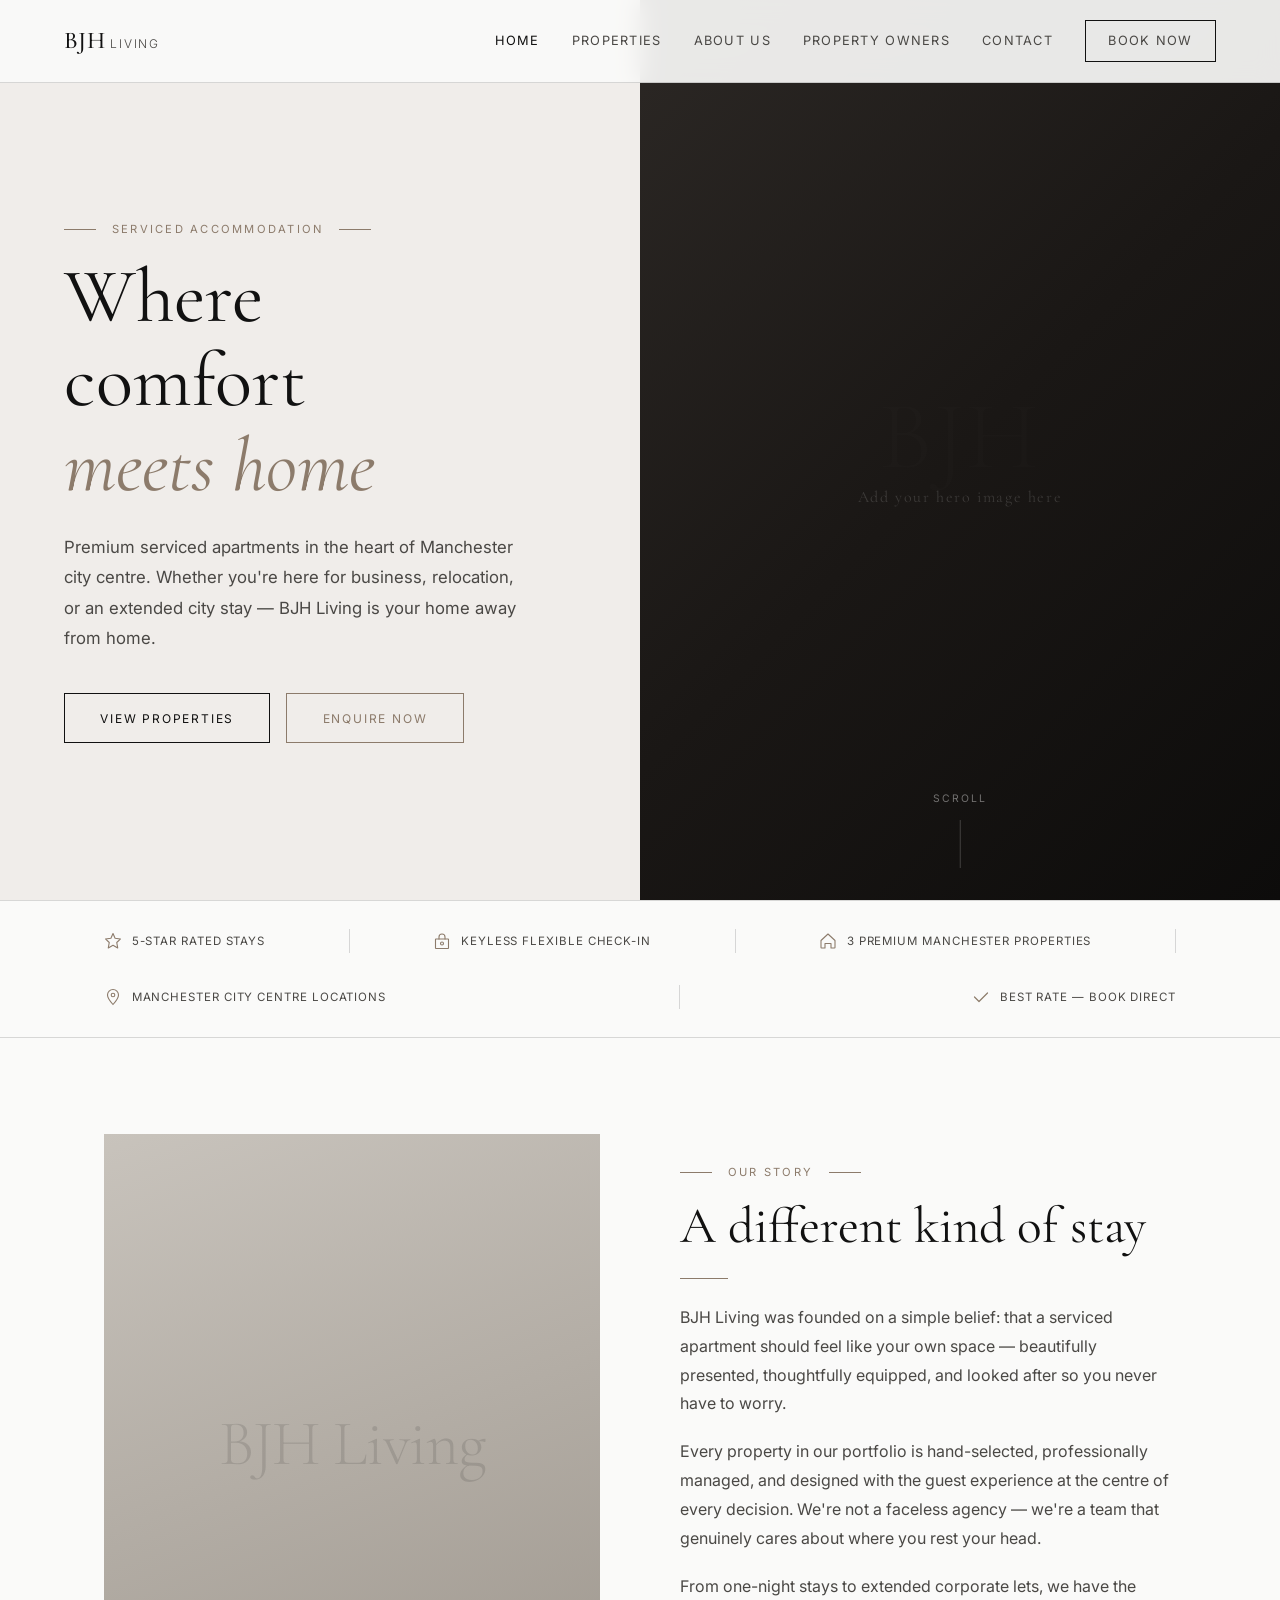
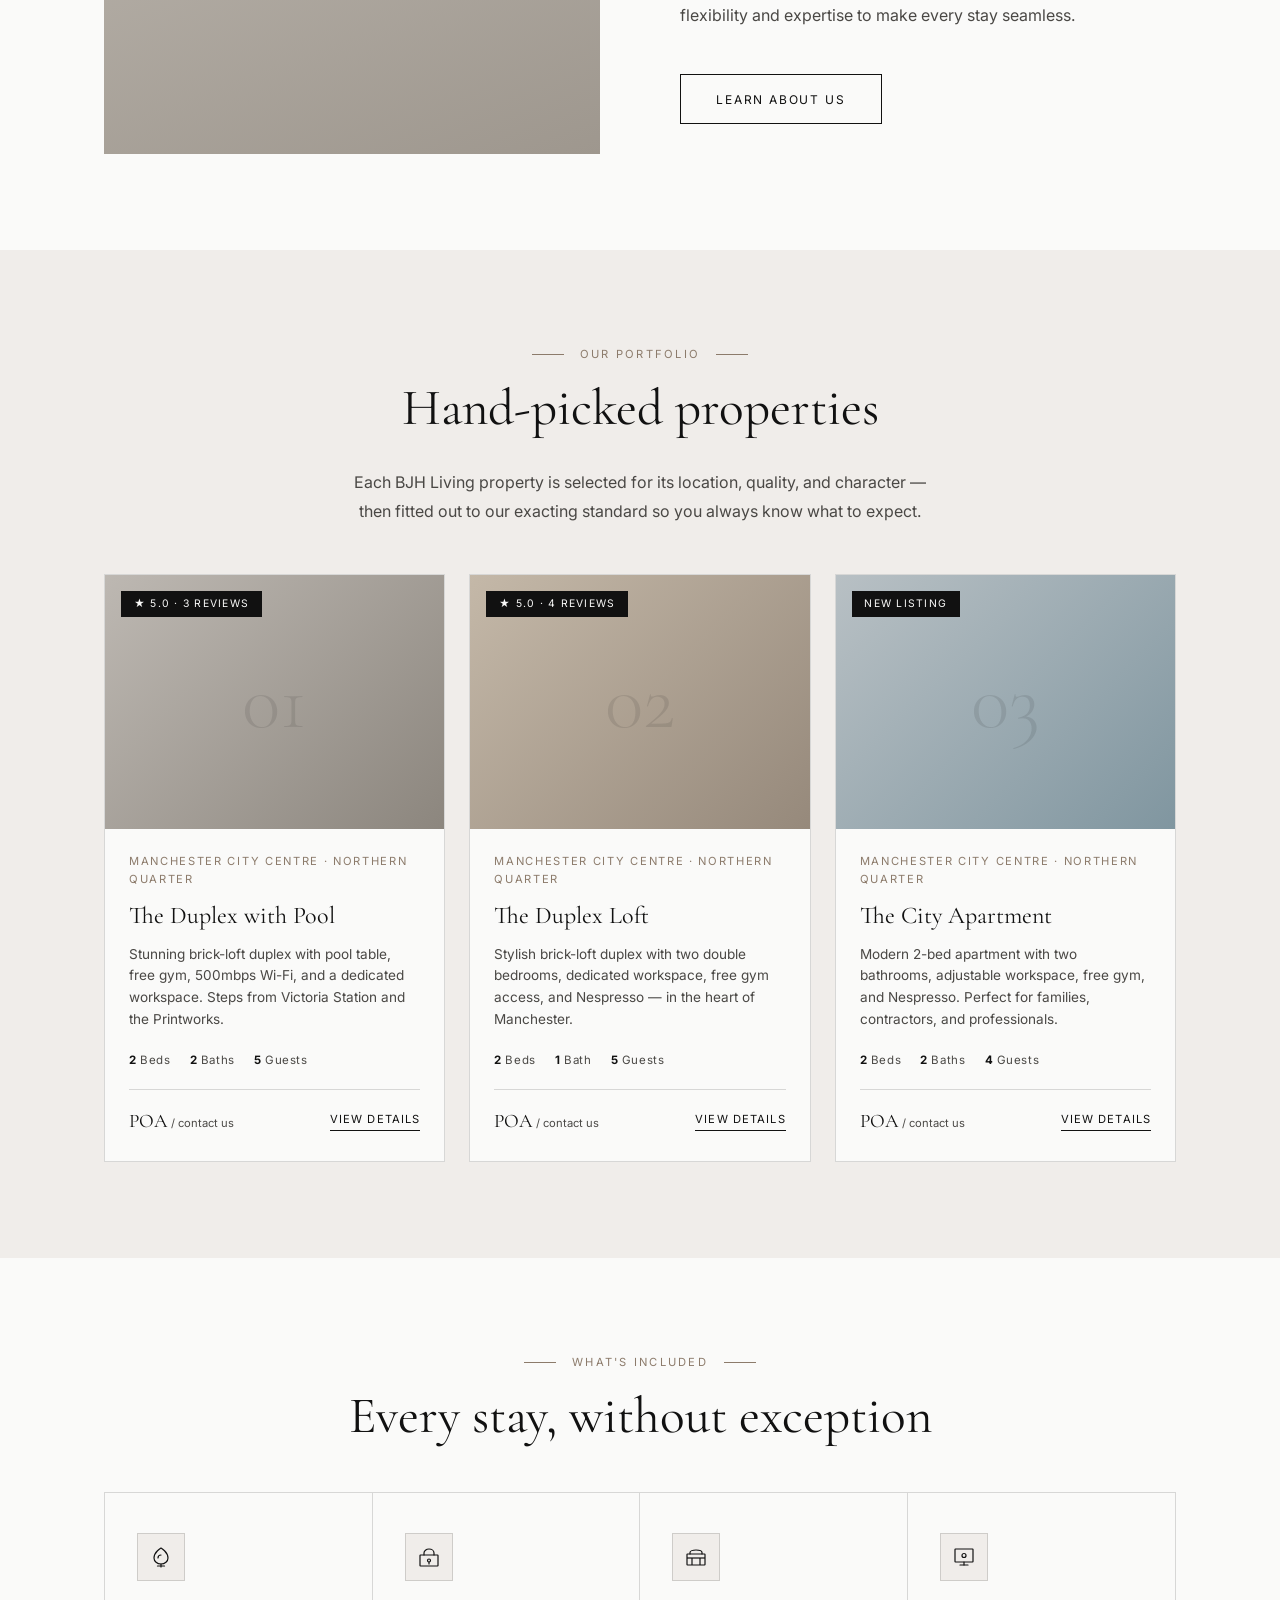
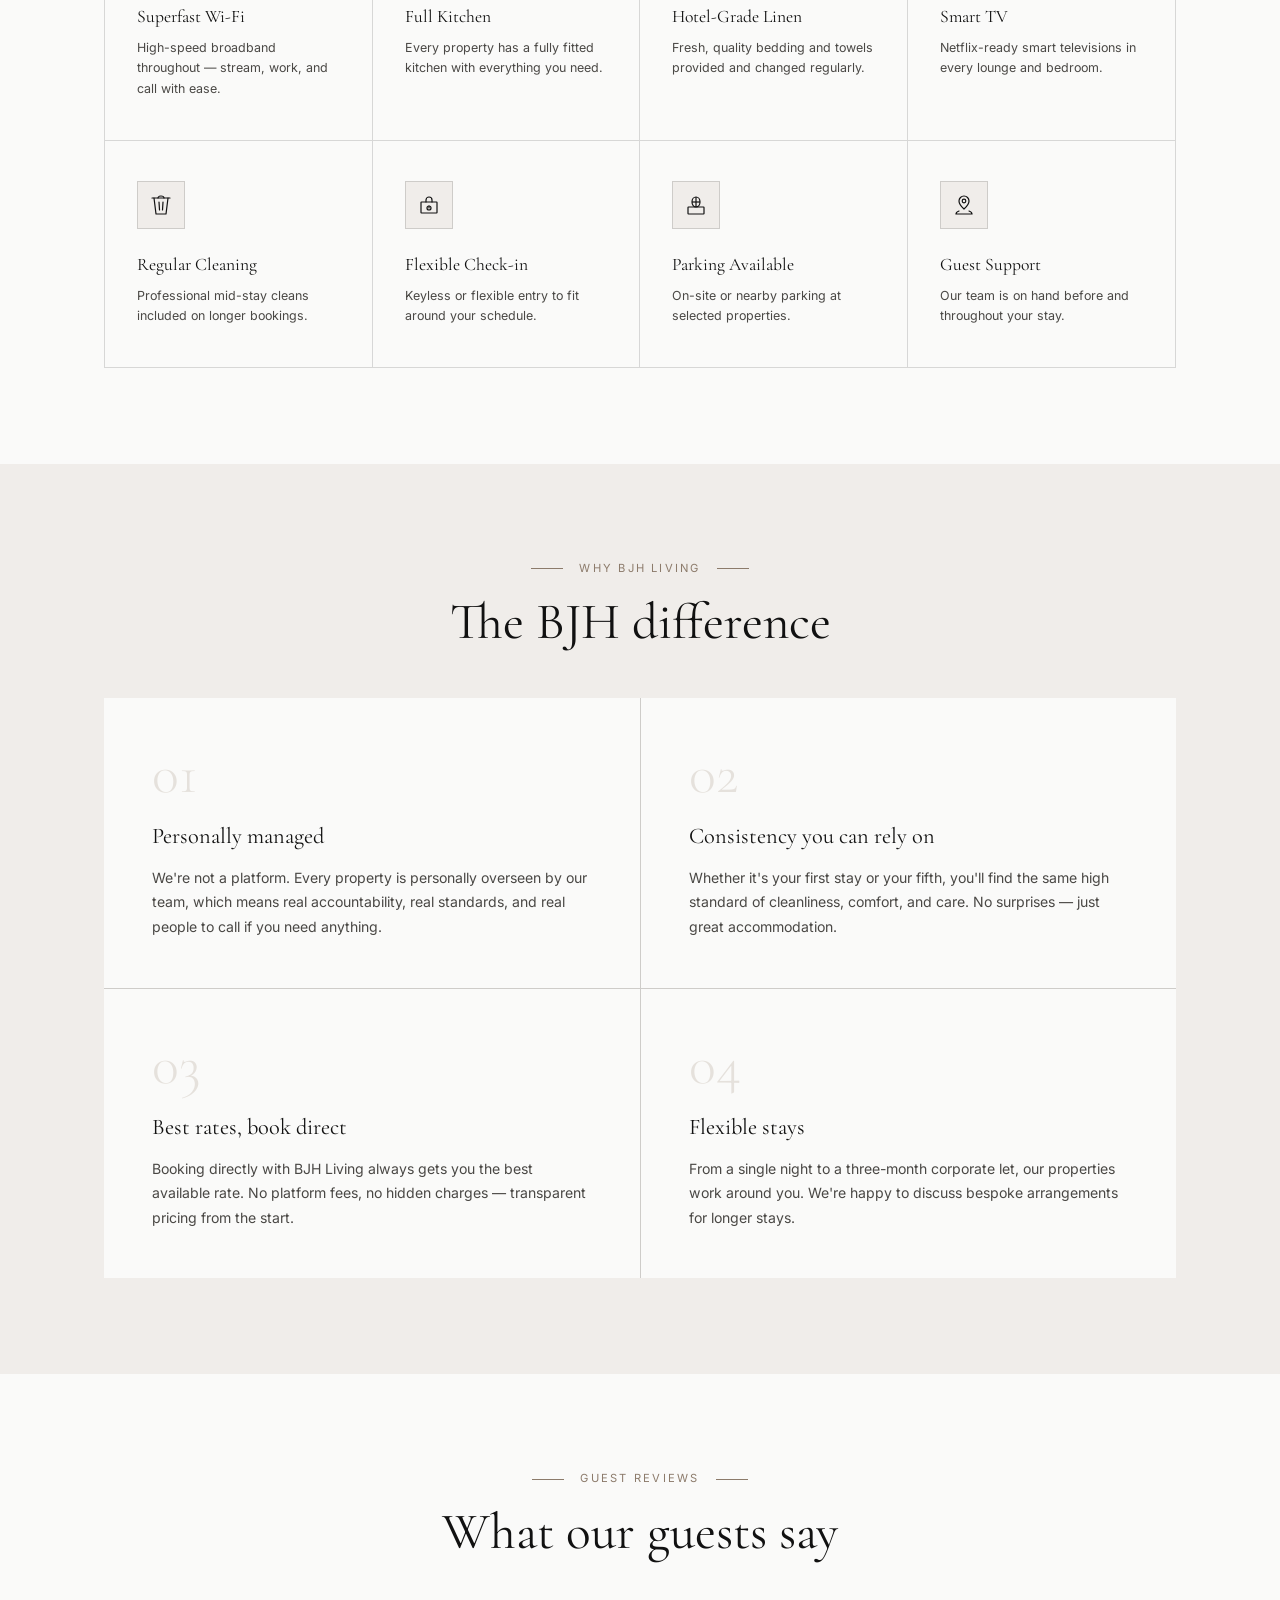
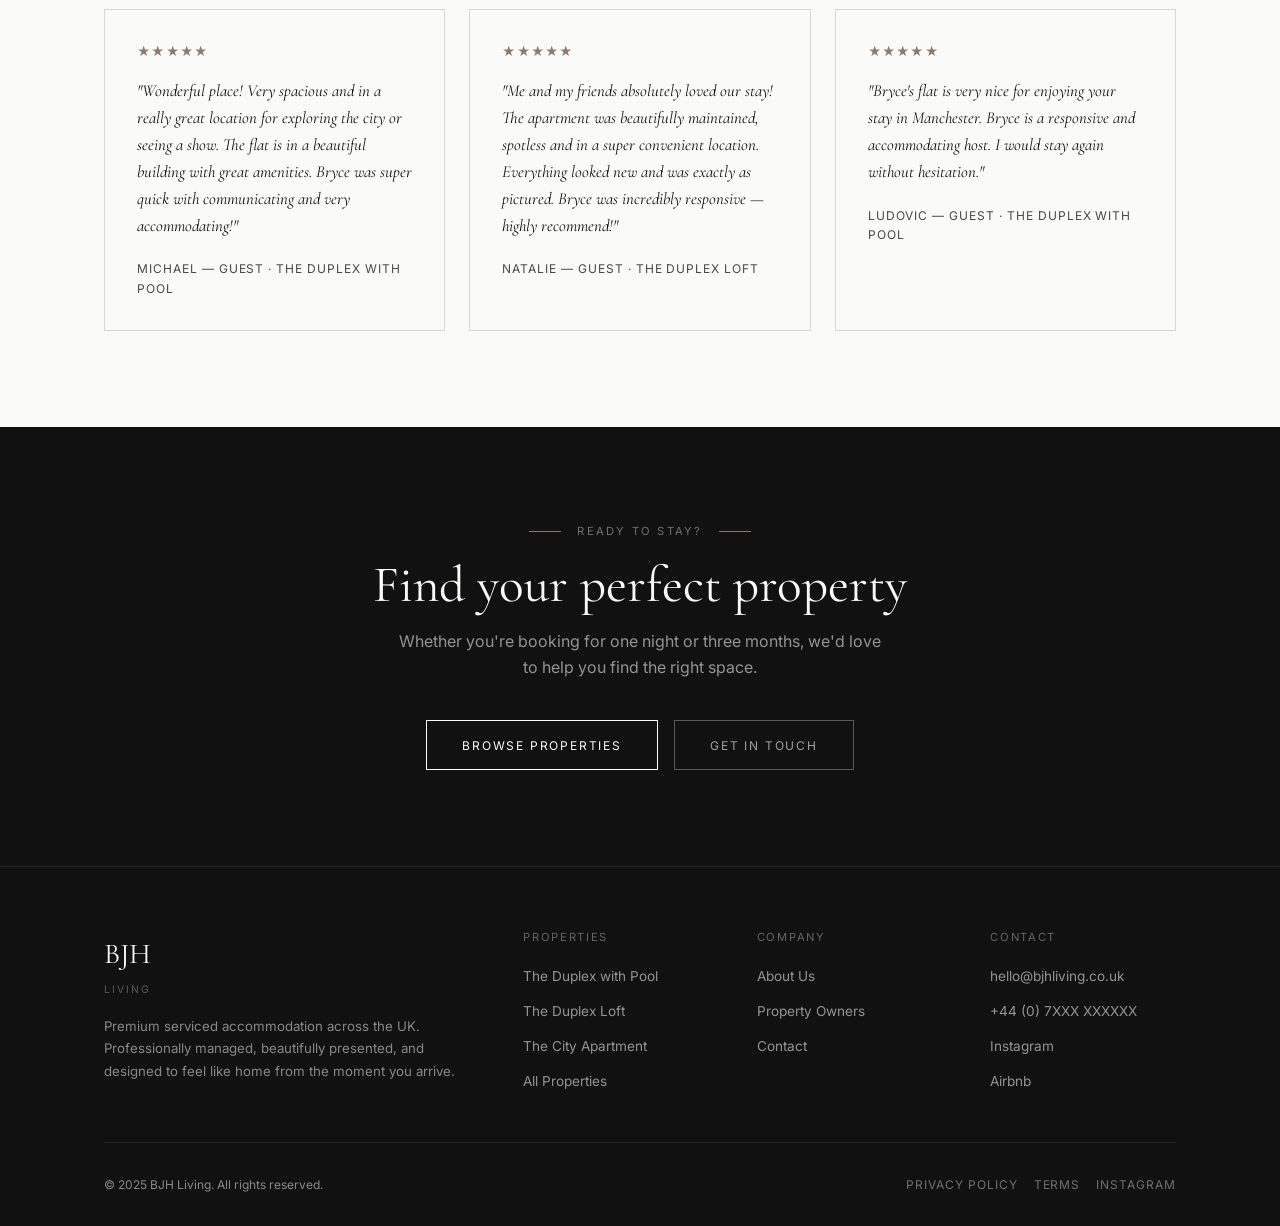
==== commit 26243988: "updates to website" ====
--- a/index.html
+++ b/index.html
@@ -154,9 +154,10 @@
     padding: 1.75rem 0;
   }
   .trust-bar .container { display: flex; justify-content: space-between; align-items: center; gap: 2rem; flex-wrap: wrap; }
-  .trust-item { display: flex; align-items: center; gap: 0.75rem; }
-  .trust-icon { font-size: 1.1rem; opacity: 0.5; }
-  .trust-text { font-size: 0.75rem; letter-spacing: 0.08em; text-transform: uppercase; color: var(--mid); }
+  .trust-item { display: flex; align-items: center; gap: 0.6rem; }
+  .trust-icon-svg { display: flex; align-items: center; flex-shrink: 0; }
+  .trust-divider { width: 1px; height: 1.5rem; background: var(--rule); flex-shrink: 0; }
+  .trust-text { font-size: 0.72rem; letter-spacing: 0.08em; text-transform: uppercase; color: var(--mid); white-space: nowrap; }
 
   /* ─── INTRO SPLIT ────────────────────────────────────── */
   .split { display: grid; grid-template-columns: 1fr 1fr; gap: 5rem; align-items: center; }
@@ -481,7 +482,7 @@
     <div class="hero-text">
       <div class="eyebrow">Serviced Accommodation</div>
       <h1>Where<br>comfort<br><em>meets home</em></h1>
-      <p>Premium serviced apartments designed for modern living. Whether you're here for business, relocation, or a longer escape — BJH Living is your home away from home.</p>
+      <p>Premium serviced apartments in the heart of Manchester city centre. Whether you're here for business, relocation, or an extended city stay — BJH Living is your home away from home.</p>
       <div class="hero-actions">
         <a href="#" class="btn-primary" onclick="showPage('properties')">View Properties</a>
         <a href="#" class="btn-primary" style="border-color:var(--accent);color:var(--accent)" onclick="showPage('contact')">Enquire Now</a>
@@ -501,11 +502,63 @@
   <!-- Trust Bar -->
   <div class="trust-bar">
     <div class="container">
-      <div class="trust-item"><span class="trust-icon">⭐</span><span class="trust-text">5-Star Rated Stays</span></div>
-      <div class="trust-item"><span class="trust-icon">🔑</span><span class="trust-text">Flexible Check-in</span></div>
-      <div class="trust-item"><span class="trust-icon">🏡</span><span class="trust-text">3 Premium Properties</span></div>
-      <div class="trust-item"><span class="trust-icon">📞</span><span class="trust-text">Dedicated Guest Support</span></div>
-      <div class="trust-item"><span class="trust-icon">✓</span><span class="trust-text">Best Direct Rates</span></div>
+
+      <div class="trust-item">
+        <span class="trust-icon-svg">
+          <svg width="18" height="18" viewBox="0 0 18 18" fill="none" xmlns="http://www.w3.org/2000/svg">
+            <path d="M9 1.5L11.09 6.26L16.5 6.93L12.75 10.51L13.71 15.9L9 13.27L4.29 15.9L5.25 10.51L1.5 6.93L6.91 6.26L9 1.5Z" stroke="#8C7B6B" stroke-width="1.1" stroke-linejoin="round"/>
+          </svg>
+        </span>
+        <span class="trust-text">5-Star Rated Stays</span>
+      </div>
+
+      <span class="trust-divider"></span>
+
+      <div class="trust-item">
+        <span class="trust-icon-svg">
+          <svg width="18" height="18" viewBox="0 0 18 18" fill="none" xmlns="http://www.w3.org/2000/svg">
+            <rect x="2.5" y="7" width="13" height="9.5" rx="0.4" stroke="#8C7B6B" stroke-width="1.1"/>
+            <path d="M6 7V5C6 3.34 7.34 2 9 2C10.66 2 12 3.34 12 5V7" stroke="#8C7B6B" stroke-width="1.1" stroke-linecap="round"/>
+            <circle cx="9" cy="11.5" r="1.5" stroke="#8C7B6B" stroke-width="1.1"/>
+          </svg>
+        </span>
+        <span class="trust-text">Keyless Flexible Check-in</span>
+      </div>
+
+      <span class="trust-divider"></span>
+
+      <div class="trust-item">
+        <span class="trust-icon-svg">
+          <svg width="18" height="18" viewBox="0 0 18 18" fill="none" xmlns="http://www.w3.org/2000/svg">
+            <path d="M2 8.5L9 2L16 8.5V15.5C16 15.78 15.78 16 15.5 16H12V11.5H6V16H2.5C2.22 16 2 15.78 2 15.5V8.5Z" stroke="#8C7B6B" stroke-width="1.1" stroke-linejoin="round"/>
+          </svg>
+        </span>
+        <span class="trust-text">3 Premium Manchester Properties</span>
+      </div>
+
+      <span class="trust-divider"></span>
+
+      <div class="trust-item">
+        <span class="trust-icon-svg">
+          <svg width="18" height="18" viewBox="0 0 18 18" fill="none" xmlns="http://www.w3.org/2000/svg">
+            <path d="M9 1.5C5.96 1.5 3.5 3.96 3.5 7C3.5 10.5 9 16.5 9 16.5C9 16.5 14.5 10.5 14.5 7C14.5 3.96 12.04 1.5 9 1.5Z" stroke="#8C7B6B" stroke-width="1.1"/>
+            <circle cx="9" cy="7" r="1.8" stroke="#8C7B6B" stroke-width="1.1"/>
+          </svg>
+        </span>
+        <span class="trust-text">Manchester City Centre Locations</span>
+      </div>
+
+      <span class="trust-divider"></span>
+
+      <div class="trust-item">
+        <span class="trust-icon-svg">
+          <svg width="18" height="18" viewBox="0 0 18 18" fill="none" xmlns="http://www.w3.org/2000/svg">
+            <polyline points="2.5,9 7,13.5 15.5,5" stroke="#8C7B6B" stroke-width="1.2" stroke-linecap="round" stroke-linejoin="round"/>
+          </svg>
+        </span>
+        <span class="trust-text">Best Rate — Book Direct</span>
+      </div>
+
     </div>
   </div>
 
@@ -546,19 +599,19 @@
         <div class="prop-card">
           <div class="prop-img">
             <div class="prop-img-inner p1"><span class="prop-num">01</span></div>
-            <div class="prop-badge">Available</div>
+            <div class="prop-badge">★ 5.0 · 3 Reviews</div>
           </div>
           <div class="prop-body">
-            <div class="prop-location">City Centre</div>
-            <div class="prop-name">The Linden Suite</div>
-            <div class="prop-desc">A light-filled one-bedroom apartment with a fully equipped kitchen, king-size bed, and fast Wi-Fi — ideal for professionals and couples.</div>
+            <div class="prop-location">Manchester City Centre · Northern Quarter</div>
+            <div class="prop-name">The Duplex with Pool</div>
+            <div class="prop-desc">Stunning brick-loft duplex with pool table, free gym, 500mbps Wi-Fi, and a dedicated workspace. Steps from Victoria Station and the Printworks.</div>
             <div class="prop-meta">
-              <span><strong>1</strong> Bed</span>
-              <span><strong>1</strong> Bath</span>
-              <span><strong>2</strong> Guests</span>
+              <span><strong>2</strong> Beds</span>
+              <span><strong>2</strong> Baths</span>
+              <span><strong>5</strong> Guests</span>
             </div>
             <div class="prop-footer">
-              <div class="prop-price">from £85 <small>/ night</small></div>
+              <div class="prop-price">POA <small>/ contact us</small></div>
               <a href="#" class="prop-link" onclick="showPage('property1')">View Details</a>
             </div>
           </div>
@@ -568,41 +621,41 @@
         <div class="prop-card">
           <div class="prop-img">
             <div class="prop-img-inner p2"><span class="prop-num">02</span></div>
-            <div class="prop-badge">Available</div>
+            <div class="prop-badge">★ 5.0 · 4 Reviews</div>
           </div>
           <div class="prop-body">
-            <div class="prop-location">Suburban Retreat</div>
-            <div class="prop-name">The Ashwood Apartment</div>
-            <div class="prop-desc">A spacious two-bedroom home with a private garden, modern kitchen, and off-road parking — perfect for families or longer corporate stays.</div>
+            <div class="prop-location">Manchester City Centre · Northern Quarter</div>
+            <div class="prop-name">The Duplex Loft</div>
+            <div class="prop-desc">Stylish brick-loft duplex with two double bedrooms, dedicated workspace, free gym access, and Nespresso — in the heart of Manchester.</div>
+            <div class="prop-meta">
+              <span><strong>2</strong> Beds</span>
+              <span><strong>1</strong> Bath</span>
+              <span><strong>5</strong> Guests</span>
+            </div>
+            <div class="prop-footer">
+              <div class="prop-price">POA <small>/ contact us</small></div>
+              <a href="#" class="prop-link" onclick="showPage('property2')">View Details</a>
+            </div>
+          </div>
+        </div>
+
+        <!-- Property 3 -->
+        <div class="prop-card">
+          <div class="prop-img">
+            <div class="prop-img-inner p3"><span class="prop-num">03</span></div>
+            <div class="prop-badge">New Listing</div>
+          </div>
+          <div class="prop-body">
+            <div class="prop-location">Manchester City Centre · Northern Quarter</div>
+            <div class="prop-name">The City Apartment</div>
+            <div class="prop-desc">Modern 2-bed apartment with two bathrooms, adjustable workspace, free gym, and Nespresso. Perfect for families, contractors, and professionals.</div>
             <div class="prop-meta">
               <span><strong>2</strong> Beds</span>
               <span><strong>2</strong> Baths</span>
               <span><strong>4</strong> Guests</span>
             </div>
             <div class="prop-footer">
-              <div class="prop-price">from £120 <small>/ night</small></div>
-              <a href="#" class="prop-link" onclick="showPage('property2')">View Details</a>
-            </div>
-          </div>
-        </div>
-
-        <!-- Property 3 -->
-        <div class="prop-card">
-          <div class="prop-img">
-            <div class="prop-img-inner p3"><span class="prop-num">03</span></div>
-            <div class="prop-badge">Available</div>
-          </div>
-          <div class="prop-body">
-            <div class="prop-location">Business Quarter</div>
-            <div class="prop-name">The Creston Studio</div>
-            <div class="prop-desc">A sleek, fully self-contained studio designed for the solo business traveller — with a dedicated workspace, smart TV, and express check-in.</div>
-            <div class="prop-meta">
-              <span><strong>Studio</strong></span>
-              <span><strong>1</strong> Bath</span>
-              <span><strong>1</strong> Guest</span>
-            </div>
-            <div class="prop-footer">
-              <div class="prop-price">from £65 <small>/ night</small></div>
+              <div class="prop-price">POA <small>/ contact us</small></div>
               <a href="#" class="prop-link" onclick="showPage('property3')">View Details</a>
             </div>
           </div>
@@ -772,18 +825,18 @@
       <div class="reviews-grid">
         <div class="review-card">
           <div class="stars">★★★★★</div>
-          <div class="review-text">"Absolutely spotless, beautifully decorated, and the team were so helpful throughout. Felt like a proper home — not just a rental."</div>
-          <div class="review-author">Sarah M. — Business Traveller</div>
+          <div class="review-text">"Wonderful place! Very spacious and in a really great location for exploring the city or seeing a show. The flat is in a beautiful building with great amenities. Bryce was super quick with communicating and very accommodating!"</div>
+          <div class="review-author">Michael — Guest · The Duplex with Pool</div>
         </div>
         <div class="review-card">
           <div class="stars">★★★★★</div>
-          <div class="review-text">"We stayed for six weeks during a work relocation and couldn't have been happier. The kitchen was fully equipped, beds were amazing, and check-in was effortless."</div>
-          <div class="review-author">James T. — Corporate Relocation</div>
+          <div class="review-text">"Me and my friends absolutely loved our stay! The apartment was beautifully maintained, spotless and in a super convenient location. Everything looked new and was exactly as pictured. Bryce was incredibly responsive — highly recommend!"</div>
+          <div class="review-author">Natalie — Guest · The Duplex Loft</div>
         </div>
         <div class="review-card">
           <div class="stars">★★★★★</div>
-          <div class="review-text">"Better than any hotel we've used. The space, the quality, the value — everything was excellent. Will absolutely book again on our next project."</div>
-          <div class="review-author">Rachel & Dan — Extended Stay</div>
+          <div class="review-text">"Bryce's flat is very nice for enjoying your stay in Manchester. Bryce is a responsive and accommodating host. I would stay again without hesitation."</div>
+          <div class="review-author">Ludovic — Guest · The Duplex with Pool</div>
         </div>
       </div>
     </div>
@@ -825,19 +878,19 @@
         <div class="prop-card">
           <div class="prop-img">
             <div class="prop-img-inner p1"><span class="prop-num">01</span></div>
-            <div class="prop-badge">Available</div>
+            <div class="prop-badge">★ 5.0 · 3 Reviews</div>
           </div>
           <div class="prop-body">
-            <div class="prop-location">City Centre</div>
-            <div class="prop-name">The Linden Suite</div>
-            <div class="prop-desc">A light-filled one-bedroom apartment with a fully equipped kitchen, king-size bed, and fast Wi-Fi — ideal for professionals and couples.</div>
+            <div class="prop-location">Manchester City Centre · Northern Quarter</div>
+            <div class="prop-name">The Duplex with Pool</div>
+            <div class="prop-desc">Stunning brick-loft duplex with pool table, free gym, 500mbps Wi-Fi, and a dedicated workspace. Steps from Victoria Station and the Printworks.</div>
             <div class="prop-meta">
-              <span><strong>1</strong> Bed</span>
-              <span><strong>1</strong> Bath</span>
-              <span><strong>2</strong> Guests</span>
+              <span><strong>2</strong> Beds</span>
+              <span><strong>2</strong> Baths</span>
+              <span><strong>5</strong> Guests</span>
             </div>
             <div class="prop-footer">
-              <div class="prop-price">from £85 <small>/ night</small></div>
+              <div class="prop-price">POA <small>/ contact us</small></div>
               <a href="#" class="prop-link" onclick="showPage('property1')">View Details</a>
             </div>
           </div>
@@ -846,40 +899,40 @@
         <div class="prop-card">
           <div class="prop-img">
             <div class="prop-img-inner p2"><span class="prop-num">02</span></div>
-            <div class="prop-badge">Available</div>
+            <div class="prop-badge">★ 5.0 · 4 Reviews</div>
           </div>
           <div class="prop-body">
-            <div class="prop-location">Suburban Retreat</div>
-            <div class="prop-name">The Ashwood Apartment</div>
-            <div class="prop-desc">A spacious two-bedroom home with a private garden, modern kitchen, and off-road parking — perfect for families or longer corporate stays.</div>
+            <div class="prop-location">Manchester City Centre · Northern Quarter</div>
+            <div class="prop-name">The Duplex Loft</div>
+            <div class="prop-desc">Stylish brick-loft duplex with two double bedrooms, dedicated workspace, free gym access, and Nespresso — in the heart of Manchester.</div>
+            <div class="prop-meta">
+              <span><strong>2</strong> Beds</span>
+              <span><strong>1</strong> Bath</span>
+              <span><strong>5</strong> Guests</span>
+            </div>
+            <div class="prop-footer">
+              <div class="prop-price">POA <small>/ contact us</small></div>
+              <a href="#" class="prop-link" onclick="showPage('property2')">View Details</a>
+            </div>
+          </div>
+        </div>
+
+        <div class="prop-card">
+          <div class="prop-img">
+            <div class="prop-img-inner p3"><span class="prop-num">03</span></div>
+            <div class="prop-badge">New Listing</div>
+          </div>
+          <div class="prop-body">
+            <div class="prop-location">Manchester City Centre · Northern Quarter</div>
+            <div class="prop-name">The City Apartment</div>
+            <div class="prop-desc">Modern 2-bed apartment with two bathrooms, adjustable workspace, free gym, and Nespresso. Perfect for families, contractors, and professionals.</div>
             <div class="prop-meta">
               <span><strong>2</strong> Beds</span>
               <span><strong>2</strong> Baths</span>
               <span><strong>4</strong> Guests</span>
             </div>
             <div class="prop-footer">
-              <div class="prop-price">from £120 <small>/ night</small></div>
-              <a href="#" class="prop-link" onclick="showPage('property2')">View Details</a>
-            </div>
-          </div>
-        </div>
-
-        <div class="prop-card">
-          <div class="prop-img">
-            <div class="prop-img-inner p3"><span class="prop-num">03</span></div>
-            <div class="prop-badge">Available</div>
-          </div>
-          <div class="prop-body">
-            <div class="prop-location">Business Quarter</div>
-            <div class="prop-name">The Creston Studio</div>
-            <div class="prop-desc">A sleek, fully self-contained studio designed for the solo business traveller — with a dedicated workspace, smart TV, and express check-in.</div>
-            <div class="prop-meta">
-              <span><strong>Studio</strong></span>
-              <span><strong>1</strong> Bath</span>
-              <span><strong>1</strong> Guest</span>
-            </div>
-            <div class="prop-footer">
-              <div class="prop-price">from £65 <small>/ night</small></div>
+              <div class="prop-price">POA <small>/ contact us</small></div>
               <a href="#" class="prop-link" onclick="showPage('property3')">View Details</a>
             </div>
           </div>
@@ -907,23 +960,27 @@
   <div style="padding-top:4.5rem">
     <div class="prop-detail-header">
       <div class="prop-detail-img">
-        <div class="img-label">The Linden Suite</div>
+        <div class="img-label" style="font-size:5rem;color:rgba(255,255,255,0.12);text-align:center;padding:2rem">The Duplex<br>with Pool</div>
       </div>
       <div class="prop-detail-sidebar">
-        <div class="prop-location">City Centre · 1 Bedroom</div>
-        <h1>The Linden Suite</h1>
-        <p>A light-filled, beautifully appointed one-bedroom apartment in the heart of the city. Ideal for professionals, couples, and solo travellers who want space, comfort, and convenience — all in one place.</p>
+        <div class="prop-location">Manchester City Centre &nbsp;·&nbsp; 2 Bed / 2 Bath &nbsp;·&nbsp; ★ 5.0 (3 reviews)</div>
+        <h1>The Duplex with Pool</h1>
+        <p>A stunning brick-loft duplex in the heart of Manchester city centre. Featuring a pool table, free building gym, 500mbps Wi-Fi, and a dedicated adjustable workspace — all with superb access to the city's best transport, entertainment, and dining.</p>
         <div class="prop-amenities">
-          <span>King-size bed</span>
-          <span>Full kitchen</span>
-          <span>Superfast Wi-Fi</span>
+          <span>Super King bed (Bedroom 1)</span>
+          <span>Double bed (Bedroom 2)</span>
+          <span>Sofa bed in living room</span>
+          <span>2 private bathrooms</span>
+          <span>500mbps Wi-Fi</span>
+          <span>Pool table</span>
+          <span>Free building gym</span>
+          <span>Adjustable workspace</span>
+          <span>Nespresso coffee machine</span>
+          <span>Fully equipped kitchen</span>
           <span>Smart TV</span>
-          <span>Washing machine</span>
-          <span>Private bathroom</span>
-          <span>Hotel-grade linen</span>
-          <span>Flexible check-in</span>
-        </div>
-        <div class="detail-price">from £85 <small>per night</small></div>
+          <span>Keyless / flexible check-in</span>
+        </div>
+        <div class="detail-price">Contact Us <small>for pricing &amp; availability</small></div>
         <br>
         <a href="#" class="btn-primary" onclick="showPage('contact')">Enquire / Book</a>
       </div>
@@ -934,15 +991,46 @@
       <div class="split" style="gap:4rem">
         <div>
           <div class="eyebrow">About This Property</div>
-          <h2 style="font-size:2rem">Space to breathe, right in the city</h2>
+          <h2 style="font-size:2rem">Loft living in the city centre</h2>
           <div class="rule"></div>
-          <p style="color:var(--mid);line-height:1.8;margin-bottom:1rem">The Linden Suite sits in a sought-after central location with easy access to transport links, restaurants, and local amenities. Inside, you'll find a carefully designed space that blends warmth and practicality.</p>
-          <p style="color:var(--mid);line-height:1.8;margin-bottom:1rem">The bedroom features a king-size bed with premium linen, while the open-plan living and dining area gives you room to work, relax, and unwind. The kitchen is fully stocked so you can cook in on those evenings you'd rather stay home.</p>
-          <p style="color:var(--mid);line-height:1.8">Minimum stay: 2 nights. Weekly and monthly discounts available.</p>
+          <p style="color:var(--mid);line-height:1.8;margin-bottom:1rem">This stunning brick-layered duplex apartment is set inside a beautiful quiet residential building, right in the heart of Manchester. The space sleeps up to 5 guests across a super king bedroom, a double bedroom, and a sofa bed in the living area.</p>
+          <p style="color:var(--mid);line-height:1.8;margin-bottom:1rem">The property is packed with premium touches — a pool table, fully equipped kitchen with Nespresso, flat screen smart TV, double-glazed windows, and a dedicated adjustable desk for those working remotely. Guests also have free access to the fully equipped gym within the building.</p>
+
+          <div style="margin:2rem 0; padding:1.5rem; background:var(--cream); border-left:2px solid var(--accent)">
+            <div style="font-size:0.7rem;letter-spacing:0.15em;text-transform:uppercase;color:var(--accent);margin-bottom:0.75rem">What's nearby</div>
+            <div style="display:grid;grid-template-columns:1fr 1fr;gap:0.4rem">
+              <span style="font-size:0.82rem;color:var(--mid)">5 min walk — Victoria Station</span>
+              <span style="font-size:0.82rem;color:var(--mid)">1 min walk — Arndale Centre</span>
+              <span style="font-size:0.82rem;color:var(--mid)">8 min walk — AO Arena</span>
+              <span style="font-size:0.82rem;color:var(--mid)">1 min walk — Vue Cinema</span>
+              <span style="font-size:0.82rem;color:var(--mid)">Next door — Printworks</span>
+              <span style="font-size:0.82rem;color:var(--mid)">1 min walk — Shudehill Tram</span>
+              <span style="font-size:0.82rem;color:var(--mid)">15 min walk — Piccadilly Station</span>
+              <span style="font-size:0.82rem;color:var(--mid)">30 min drive — Peak District</span>
+            </div>
+          </div>
+
+          <div style="margin-bottom:1rem">
+            <div style="font-size:0.7rem;letter-spacing:0.15em;text-transform:uppercase;color:var(--mid);margin-bottom:0.75rem">Ideal for</div>
+            <div style="display:flex;flex-wrap:wrap;gap:0.5rem">
+              <span style="font-size:0.75rem;border:1px solid var(--rule);padding:0.3rem 0.8rem;color:var(--mid)">Long-term Stays</span>
+              <span style="font-size:0.75rem;border:1px solid var(--rule);padding:0.3rem 0.8rem;color:var(--mid)">Contractors</span>
+              <span style="font-size:0.75rem;border:1px solid var(--rule);padding:0.3rem 0.8rem;color:var(--mid)">Business Travellers</span>
+              <span style="font-size:0.75rem;border:1px solid var(--rule);padding:0.3rem 0.8rem;color:var(--mid)">Families &amp; Friends</span>
+              <span style="font-size:0.75rem;border:1px solid var(--rule);padding:0.3rem 0.8rem;color:var(--mid)">Corporate Relocations</span>
+            </div>
+          </div>
+
+          <div style="margin-top:2rem;padding:1.5rem;background:var(--cream)">
+            <div style="font-size:0.7rem;letter-spacing:0.15em;text-transform:uppercase;color:var(--mid);margin-bottom:1rem">What guests say</div>
+            <div style="font-family:var(--display);font-size:1rem;font-style:italic;color:var(--ink);line-height:1.6;margin-bottom:0.5rem">"Wonderful place! Very spacious and in a really great location. The flat is in a beautiful building with great amenities. Bryce was super quick with communicating and very accommodating!"</div>
+            <div style="font-size:0.72rem;letter-spacing:0.08em;text-transform:uppercase;color:var(--mid)">Michael — ★★★★★</div>
+          </div>
         </div>
         <div>
-          <div class="booking-card">
-            <h3 style="font-family:var(--display);font-size:1.4rem;margin-bottom:1.5rem">Check Availability</h3>
+          <div class="booking-card" style="position:sticky;top:6rem">
+            <h3 style="font-family:var(--display);font-size:1.4rem;margin-bottom:0.4rem">Book This Property</h3>
+            <p style="font-size:0.8rem;color:var(--mid);margin-bottom:1.5rem">Check-in from 16:00 · Check-out by 11:00 · Max 5 guests</p>
             <div class="form-row">
               <div class="form-group">
                 <label>Check-in</label>
@@ -955,7 +1043,7 @@
             </div>
             <div class="form-group">
               <label>Guests</label>
-              <select><option>1 Guest</option><option>2 Guests</option></select>
+              <select><option>1 Guest</option><option>2 Guests</option><option>3 Guests</option><option>4 Guests</option><option>5 Guests</option></select>
             </div>
             <div class="form-group">
               <label>Your Name</label>
@@ -969,8 +1057,12 @@
               <label>Phone</label>
               <input type="tel" placeholder="+44">
             </div>
-            <button class="btn-full" onclick="alert('Thank you! We will be in touch within 24 hours.')">Send Enquiry</button>
-            <p style="font-size:0.72rem;color:var(--mid);text-align:center;margin-top:1rem">We'll confirm availability within 24 hours</p>
+            <div class="form-group">
+              <label>Message (optional)</label>
+              <textarea placeholder="Long-term stay? Corporate booking? Let us know..."></textarea>
+            </div>
+            <button class="btn-full" onclick="alert('Thank you! We\'ll be in touch within 24 hours.')">Send Enquiry</button>
+            <p style="font-size:0.72rem;color:var(--mid);text-align:center;margin-top:1rem">Extended stay discounts available — just ask</p>
           </div>
         </div>
       </div>
@@ -989,23 +1081,27 @@
   <div style="padding-top:4.5rem">
     <div class="prop-detail-header">
       <div class="prop-detail-img" style="background:linear-gradient(135deg, #C4B8A8 0%, #96897B 100%)">
-        <div class="img-label">The Ashwood</div>
+        <div class="img-label" style="font-size:5rem;color:rgba(255,255,255,0.12);text-align:center;padding:2rem">The Duplex<br>Loft</div>
       </div>
       <div class="prop-detail-sidebar">
-        <div class="prop-location">Suburban Retreat · 2 Bedrooms</div>
-        <h1>The Ashwood Apartment</h1>
-        <p>A spacious two-bedroom property with a private garden, off-road parking, and all the space a family or group could need. Ideal for longer stays and corporate relocations.</p>
+        <div class="prop-location">Manchester City Centre &nbsp;·&nbsp; 2 Bed / 1 Bath &nbsp;·&nbsp; ★ 5.0 (4 reviews)</div>
+        <h1>The Duplex Loft</h1>
+        <p>A beautifully designed brick-loft duplex apartment with two double bedrooms, a dedicated workspace, free gym access, and a Nespresso machine — perfectly positioned in Manchester city centre with unbeatable transport links.</p>
         <div class="prop-amenities">
-          <span>2 double bedrooms</span>
-          <span>Private garden</span>
-          <span>Full kitchen</span>
-          <span>Off-road parking</span>
-          <span>2 bathrooms</span>
-          <span>Washing machine</span>
-          <span>Smart TVs</span>
-          <span>Superfast Wi-Fi</span>
-        </div>
-        <div class="detail-price">from £120 <small>per night</small></div>
+          <span>Double bed (Bedroom 1)</span>
+          <span>Double bed (Bedroom 2)</span>
+          <span>Sofa bed in living room</span>
+          <span>1 private bathroom</span>
+          <span>500mbps Wi-Fi</span>
+          <span>Standing adjustable desk</span>
+          <span>Free building gym</span>
+          <span>Nespresso coffee machine</span>
+          <span>Fully equipped kitchen</span>
+          <span>Smart TV</span>
+          <span>Double glazed windows</span>
+          <span>Keyless / flexible check-in</span>
+        </div>
+        <div class="detail-price">Contact Us <small>for pricing &amp; availability</small></div>
         <br>
         <a href="#" class="btn-primary" onclick="showPage('contact')">Enquire / Book</a>
       </div>
@@ -1016,15 +1112,46 @@
       <div class="split" style="gap:4rem">
         <div>
           <div class="eyebrow">About This Property</div>
-          <h2 style="font-size:2rem">Room to spread out and settle in</h2>
+          <h2 style="font-size:2rem">The Manchester duplex with 5-star reviews</h2>
           <div class="rule"></div>
-          <p style="color:var(--mid);line-height:1.8;margin-bottom:1rem">The Ashwood Apartment is our largest property — a proper house with two bedrooms, two bathrooms, a fully equipped kitchen, and a private garden that makes all the difference on a longer stay.</p>
-          <p style="color:var(--mid);line-height:1.8;margin-bottom:1rem">Popular with families, contractors, and professionals on extended projects. The off-road parking removes the hassle, and the generous living space means everyone has room to breathe.</p>
-          <p style="color:var(--mid);line-height:1.8">Minimum stay: 3 nights. Long-stay rates available — contact us for details.</p>
+          <p style="color:var(--mid);line-height:1.8;margin-bottom:1rem">This stunning loft-style duplex apartment is set inside a beautiful residential building, right in the centre of Manchester. Rated 5.0 across all reviews, with guests consistently praising the location, cleanliness, and check-in experience.</p>
+          <p style="color:var(--mid);line-height:1.8;margin-bottom:1rem">The apartment sleeps up to 5 across two double bedrooms and a sofa bed, and features a dedicated workspace with a standing adjustable desk — ideal for longer work stays and corporate lets. The fully equipped kitchen and Nespresso machine make settling in effortless.</p>
+
+          <div style="margin:2rem 0; padding:1.5rem; background:var(--cream); border-left:2px solid var(--accent)">
+            <div style="font-size:0.7rem;letter-spacing:0.15em;text-transform:uppercase;color:var(--accent);margin-bottom:0.75rem">What's nearby</div>
+            <div style="display:grid;grid-template-columns:1fr 1fr;gap:0.4rem">
+              <span style="font-size:0.82rem;color:var(--mid)">5 min walk — Victoria Station</span>
+              <span style="font-size:0.82rem;color:var(--mid)">1 min walk — Arndale Centre</span>
+              <span style="font-size:0.82rem;color:var(--mid)">8 min walk — AO Arena</span>
+              <span style="font-size:0.82rem;color:var(--mid)">1 min walk — Vue Cinema</span>
+              <span style="font-size:0.82rem;color:var(--mid)">Next door — Printworks</span>
+              <span style="font-size:0.82rem;color:var(--mid)">1 min walk — Shudehill Tram</span>
+              <span style="font-size:0.82rem;color:var(--mid)">15 min walk — Piccadilly Station</span>
+              <span style="font-size:0.82rem;color:var(--mid)">30 min drive — Peak District</span>
+            </div>
+          </div>
+
+          <div style="margin-bottom:1rem">
+            <div style="font-size:0.7rem;letter-spacing:0.15em;text-transform:uppercase;color:var(--mid);margin-bottom:0.75rem">Ideal for</div>
+            <div style="display:flex;flex-wrap:wrap;gap:0.5rem">
+              <span style="font-size:0.75rem;border:1px solid var(--rule);padding:0.3rem 0.8rem;color:var(--mid)">Long-term Stays</span>
+              <span style="font-size:0.75rem;border:1px solid var(--rule);padding:0.3rem 0.8rem;color:var(--mid)">Contractors</span>
+              <span style="font-size:0.75rem;border:1px solid var(--rule);padding:0.3rem 0.8rem;color:var(--mid)">Business Travellers</span>
+              <span style="font-size:0.75rem;border:1px solid var(--rule);padding:0.3rem 0.8rem;color:var(--mid)">Families &amp; Friends</span>
+              <span style="font-size:0.75rem;border:1px solid var(--rule);padding:0.3rem 0.8rem;color:var(--mid)">Corporate Relocations</span>
+            </div>
+          </div>
+
+          <div style="margin-top:2rem;padding:1.5rem;background:var(--cream)">
+            <div style="font-size:0.7rem;letter-spacing:0.15em;text-transform:uppercase;color:var(--mid);margin-bottom:1rem">What guests say</div>
+            <div style="font-family:var(--display);font-size:1rem;font-style:italic;color:var(--ink);line-height:1.6;margin-bottom:0.5rem">"The apartment was beautifully maintained, spotless and in a super convenient location. Everything looked new and was exactly as pictured. Bryce was incredibly responsive."</div>
+            <div style="font-size:0.72rem;letter-spacing:0.08em;text-transform:uppercase;color:var(--mid)">Natalie — ★★★★★</div>
+          </div>
         </div>
         <div>
-          <div class="booking-card">
-            <h3 style="font-family:var(--display);font-size:1.4rem;margin-bottom:1.5rem">Check Availability</h3>
+          <div class="booking-card" style="position:sticky;top:6rem">
+            <h3 style="font-family:var(--display);font-size:1.4rem;margin-bottom:0.4rem">Book This Property</h3>
+            <p style="font-size:0.8rem;color:var(--mid);margin-bottom:1.5rem">Check-in from 16:00 · Check-out by 11:00 · Max 5 guests</p>
             <div class="form-row">
               <div class="form-group">
                 <label>Check-in</label>
@@ -1037,7 +1164,7 @@
             </div>
             <div class="form-group">
               <label>Guests</label>
-              <select><option>1 Guest</option><option>2 Guests</option><option>3 Guests</option><option>4 Guests</option></select>
+              <select><option>1 Guest</option><option>2 Guests</option><option>3 Guests</option><option>4 Guests</option><option>5 Guests</option></select>
             </div>
             <div class="form-group">
               <label>Your Name</label>
@@ -1051,8 +1178,12 @@
               <label>Phone</label>
               <input type="tel" placeholder="+44">
             </div>
-            <button class="btn-full" onclick="alert('Thank you! We will be in touch within 24 hours.')">Send Enquiry</button>
-            <p style="font-size:0.72rem;color:var(--mid);text-align:center;margin-top:1rem">We'll confirm availability within 24 hours</p>
+            <div class="form-group">
+              <label>Message (optional)</label>
+              <textarea placeholder="Long-term stay? Corporate booking? Let us know..."></textarea>
+            </div>
+            <button class="btn-full" onclick="alert('Thank you! We\'ll be in touch within 24 hours.')">Send Enquiry</button>
+            <p style="font-size:0.72rem;color:var(--mid);text-align:center;margin-top:1rem">Extended stay discounts available — just ask</p>
           </div>
         </div>
       </div>
@@ -1071,23 +1202,27 @@
   <div style="padding-top:4.5rem">
     <div class="prop-detail-header">
       <div class="prop-detail-img" style="background:linear-gradient(135deg, #B8C0C4 0%, #8096A0 100%)">
-        <div class="img-label">The Creston</div>
+        <div class="img-label" style="font-size:5rem;color:rgba(255,255,255,0.12);text-align:center;padding:2rem">The City<br>Apartment</div>
       </div>
       <div class="prop-detail-sidebar">
-        <div class="prop-location">Business Quarter · Studio</div>
-        <h1>The Creston Studio</h1>
-        <p>A compact, cleverly designed studio for the solo traveller who values efficiency, comfort, and a professional setup. Everything you need, nothing you don't.</p>
+        <div class="prop-location">Manchester City Centre &nbsp;·&nbsp; 2 Bed / 2 Bath &nbsp;·&nbsp; New Listing</div>
+        <h1>The City Apartment</h1>
+        <p>A modern, stylish 2-bedroom apartment in the heart of Manchester. Two bathrooms, a dedicated standing workspace, free gym access, Nespresso, and exceptional host communication — rated 5 stars.</p>
         <div class="prop-amenities">
-          <span>Double bed</span>
-          <span>Dedicated desk</span>
-          <span>Superfast Wi-Fi</span>
+          <span>Double bed (Bedroom 1)</span>
+          <span>2× Single beds (Bedroom 2)</span>
+          <span>2 private bathrooms</span>
+          <span>500mbps Wi-Fi</span>
+          <span>Standing adjustable desk</span>
+          <span>Free building gym</span>
+          <span>Nespresso coffee machine</span>
+          <span>Fully equipped kitchen</span>
           <span>Smart TV</span>
-          <span>Kitchenette</span>
-          <span>En-suite bathroom</span>
-          <span>Keyless entry</span>
-          <span>Luggage storage</span>
-        </div>
-        <div class="detail-price">from £65 <small>per night</small></div>
+          <span>Private balcony</span>
+          <span>Double glazed windows</span>
+          <span>Keyless / flexible check-in</span>
+        </div>
+        <div class="detail-price">Contact Us <small>for pricing &amp; availability</small></div>
         <br>
         <a href="#" class="btn-primary" onclick="showPage('contact')">Enquire / Book</a>
       </div>
@@ -1098,15 +1233,40 @@
       <div class="split" style="gap:4rem">
         <div>
           <div class="eyebrow">About This Property</div>
-          <h2 style="font-size:2rem">Designed for the modern professional</h2>
+          <h2 style="font-size:2rem">Modern city living, fully equipped</h2>
           <div class="rule"></div>
-          <p style="color:var(--mid);line-height:1.8;margin-bottom:1rem">Located in the business quarter, The Creston Studio is built around the needs of the solo traveller on a work trip. Keyless entry means you can arrive at any time, and the dedicated workspace means you can get straight to it.</p>
-          <p style="color:var(--mid);line-height:1.8;margin-bottom:1rem">Despite being a studio, it's a proper space — not a box. There's a well-sized double bed, a full en-suite, a kitchenette for self-catering, and a smart TV for when the work is done.</p>
-          <p style="color:var(--mid);line-height:1.8">Minimum stay: 1 night. Weekly discounts available.</p>
+          <p style="color:var(--mid);line-height:1.8;margin-bottom:1rem">The City Apartment is our newest listing — a stylish, modern apartment in the same sought-after Manchester city centre location as our other properties. Featuring two bedrooms and two bathrooms, it offers more space and flexibility than a typical city centre flat.</p>
+          <p style="color:var(--mid);line-height:1.8;margin-bottom:1rem">Bryce has been rated 5 stars for communication — so from the moment you enquire to the moment you check out, you'll always know exactly where you stand. The dedicated adjustable workspace and free gym make it just as well suited to a work trip as a leisure stay.</p>
+
+          <div style="margin:2rem 0; padding:1.5rem; background:var(--cream); border-left:2px solid var(--accent)">
+            <div style="font-size:0.7rem;letter-spacing:0.15em;text-transform:uppercase;color:var(--accent);margin-bottom:0.75rem">What's nearby</div>
+            <div style="display:grid;grid-template-columns:1fr 1fr;gap:0.4rem">
+              <span style="font-size:0.82rem;color:var(--mid)">5 min walk — Victoria Station</span>
+              <span style="font-size:0.82rem;color:var(--mid)">1 min walk — Arndale Centre</span>
+              <span style="font-size:0.82rem;color:var(--mid)">8 min walk — AO Arena</span>
+              <span style="font-size:0.82rem;color:var(--mid)">1 min walk — Vue Cinema</span>
+              <span style="font-size:0.82rem;color:var(--mid)">Next door — Printworks</span>
+              <span style="font-size:0.82rem;color:var(--mid)">1 min walk — Shudehill Tram</span>
+              <span style="font-size:0.82rem;color:var(--mid)">15 min walk — Piccadilly Station</span>
+              <span style="font-size:0.82rem;color:var(--mid)">30 min drive — Peak District</span>
+            </div>
+          </div>
+
+          <div style="margin-bottom:1rem">
+            <div style="font-size:0.7rem;letter-spacing:0.15em;text-transform:uppercase;color:var(--mid);margin-bottom:0.75rem">Ideal for</div>
+            <div style="display:flex;flex-wrap:wrap;gap:0.5rem">
+              <span style="font-size:0.75rem;border:1px solid var(--rule);padding:0.3rem 0.8rem;color:var(--mid)">Long-term Stays</span>
+              <span style="font-size:0.75rem;border:1px solid var(--rule);padding:0.3rem 0.8rem;color:var(--mid)">Contractors</span>
+              <span style="font-size:0.75rem;border:1px solid var(--rule);padding:0.3rem 0.8rem;color:var(--mid)">Business Travellers</span>
+              <span style="font-size:0.75rem;border:1px solid var(--rule);padding:0.3rem 0.8rem;color:var(--mid)">Families &amp; Friends</span>
+              <span style="font-size:0.75rem;border:1px solid var(--rule);padding:0.3rem 0.8rem;color:var(--mid)">Corporate Relocations</span>
+            </div>
+          </div>
         </div>
         <div>
-          <div class="booking-card">
-            <h3 style="font-family:var(--display);font-size:1.4rem;margin-bottom:1.5rem">Check Availability</h3>
+          <div class="booking-card" style="position:sticky;top:6rem">
+            <h3 style="font-family:var(--display);font-size:1.4rem;margin-bottom:0.4rem">Book This Property</h3>
+            <p style="font-size:0.8rem;color:var(--mid);margin-bottom:1.5rem">Check-in from 16:00 · Check-out by 11:00 · Max 4 guests</p>
             <div class="form-row">
               <div class="form-group">
                 <label>Check-in</label>
@@ -1119,7 +1279,7 @@
             </div>
             <div class="form-group">
               <label>Guests</label>
-              <select><option>1 Guest</option></select>
+              <select><option>1 Guest</option><option>2 Guests</option><option>3 Guests</option><option>4 Guests</option></select>
             </div>
             <div class="form-group">
               <label>Your Name</label>
@@ -1133,8 +1293,12 @@
               <label>Phone</label>
               <input type="tel" placeholder="+44">
             </div>
-            <button class="btn-full" onclick="alert('Thank you! We will be in touch within 24 hours.')">Send Enquiry</button>
-            <p style="font-size:0.72rem;color:var(--mid);text-align:center;margin-top:1rem">We'll confirm availability within 24 hours</p>
+            <div class="form-group">
+              <label>Message (optional)</label>
+              <textarea placeholder="Long-term stay? Corporate booking? Let us know..."></textarea>
+            </div>
+            <button class="btn-full" onclick="alert('Thank you! We\'ll be in touch within 24 hours.')">Send Enquiry</button>
+            <p style="font-size:0.72rem;color:var(--mid);text-align:center;margin-top:1rem">Extended stay discounts available — just ask</p>
           </div>
         </div>
       </div>
@@ -1478,9 +1642,9 @@
       <div class="footer-col">
         <h4>Properties</h4>
         <ul>
-          <li><a href="#" onclick="showPage('property1')">The Linden Suite</a></li>
-          <li><a href="#" onclick="showPage('property2')">The Ashwood Apartment</a></li>
-          <li><a href="#" onclick="showPage('property3')">The Creston Studio</a></li>
+          <li><a href="#" onclick="showPage('property1')">The Duplex with Pool</a></li>
+          <li><a href="#" onclick="showPage('property2')">The Duplex Loft</a></li>
+          <li><a href="#" onclick="showPage('property3')">The City Apartment</a></li>
           <li><a href="#" onclick="showPage('properties')">All Properties</a></li>
         </ul>
       </div>
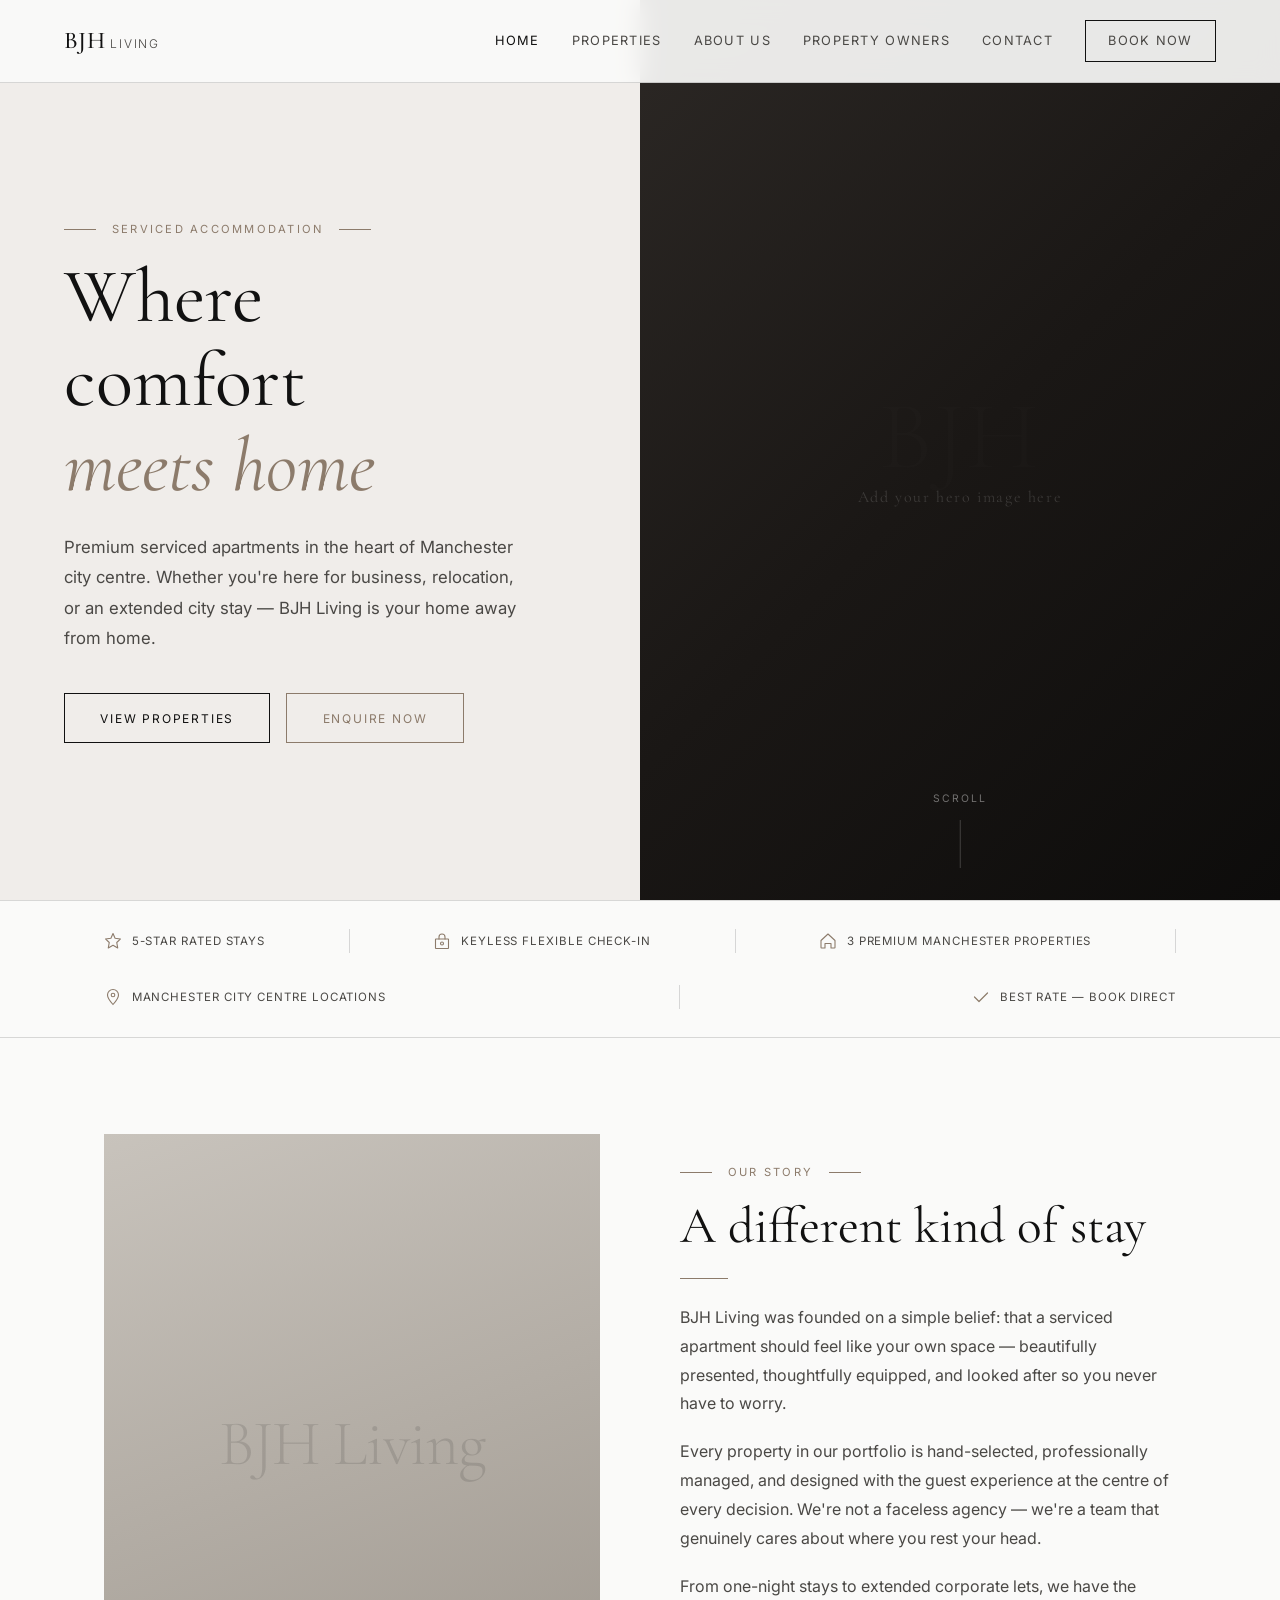
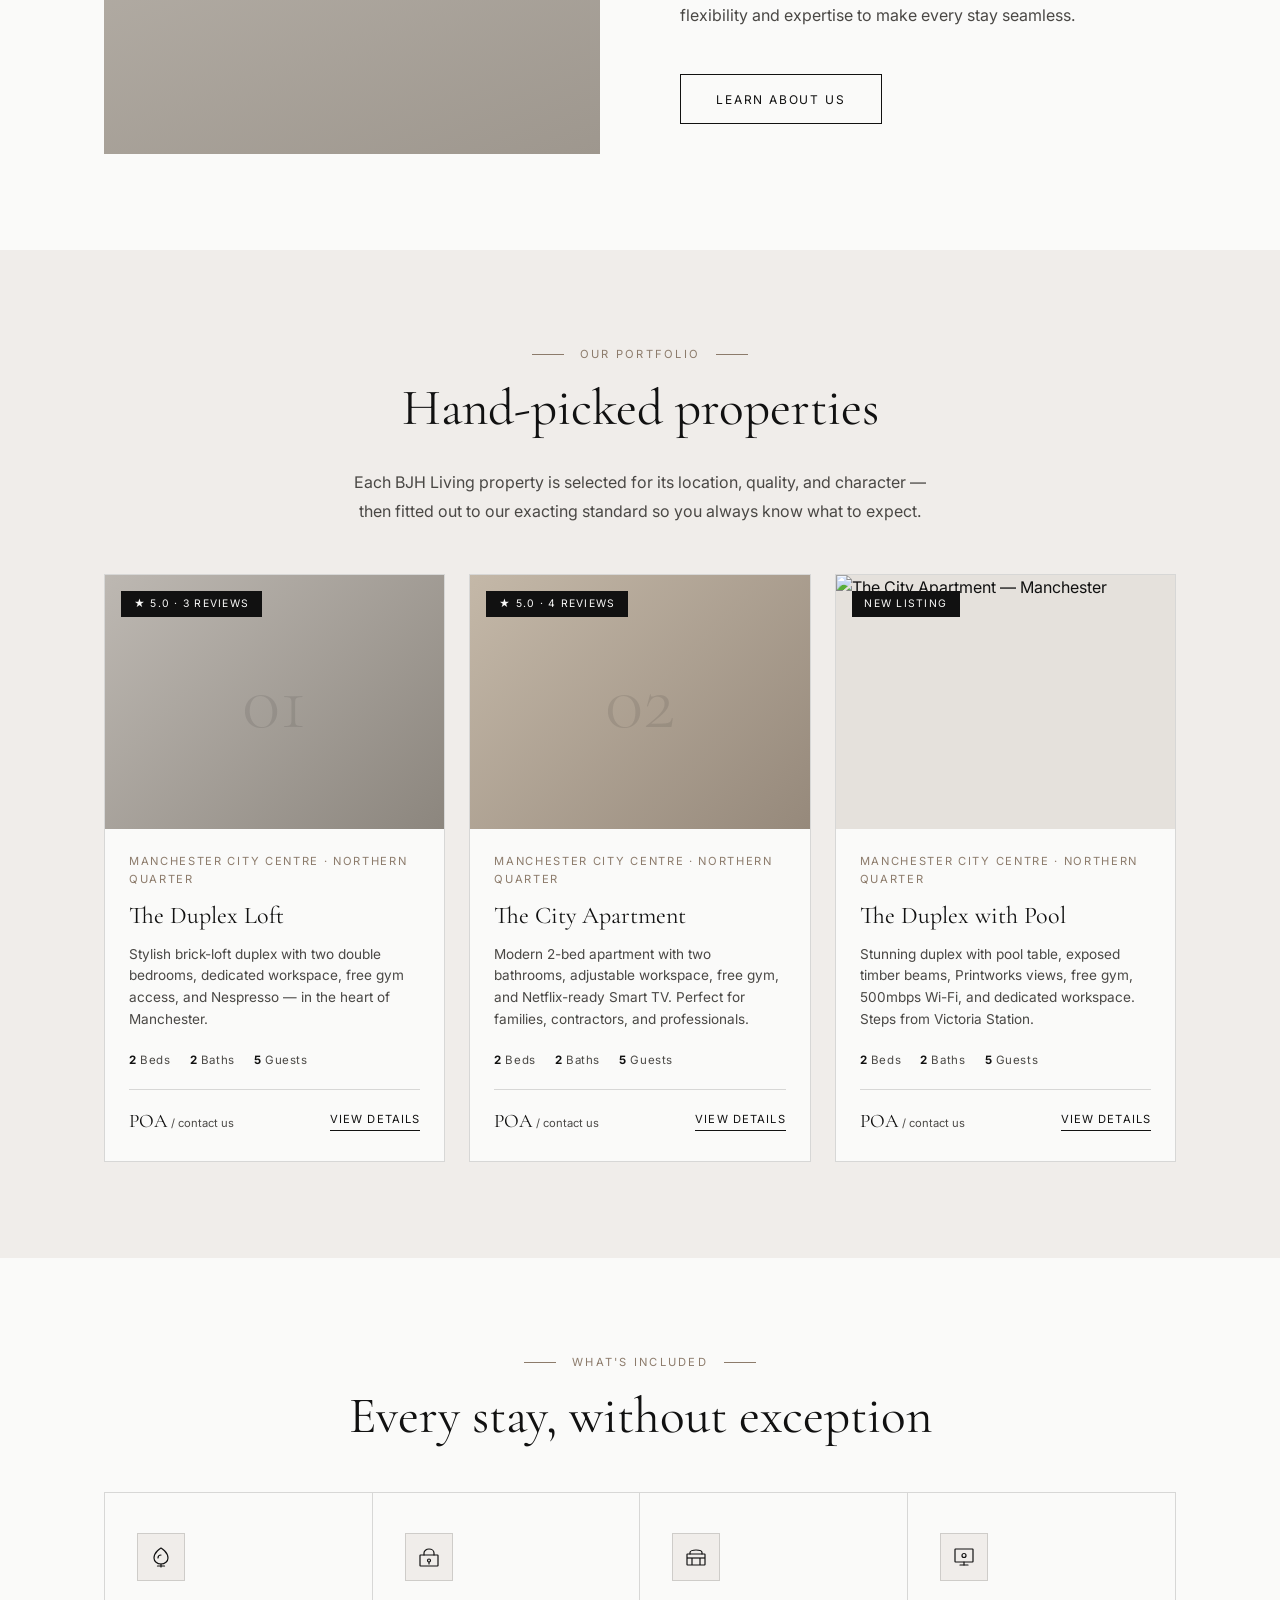
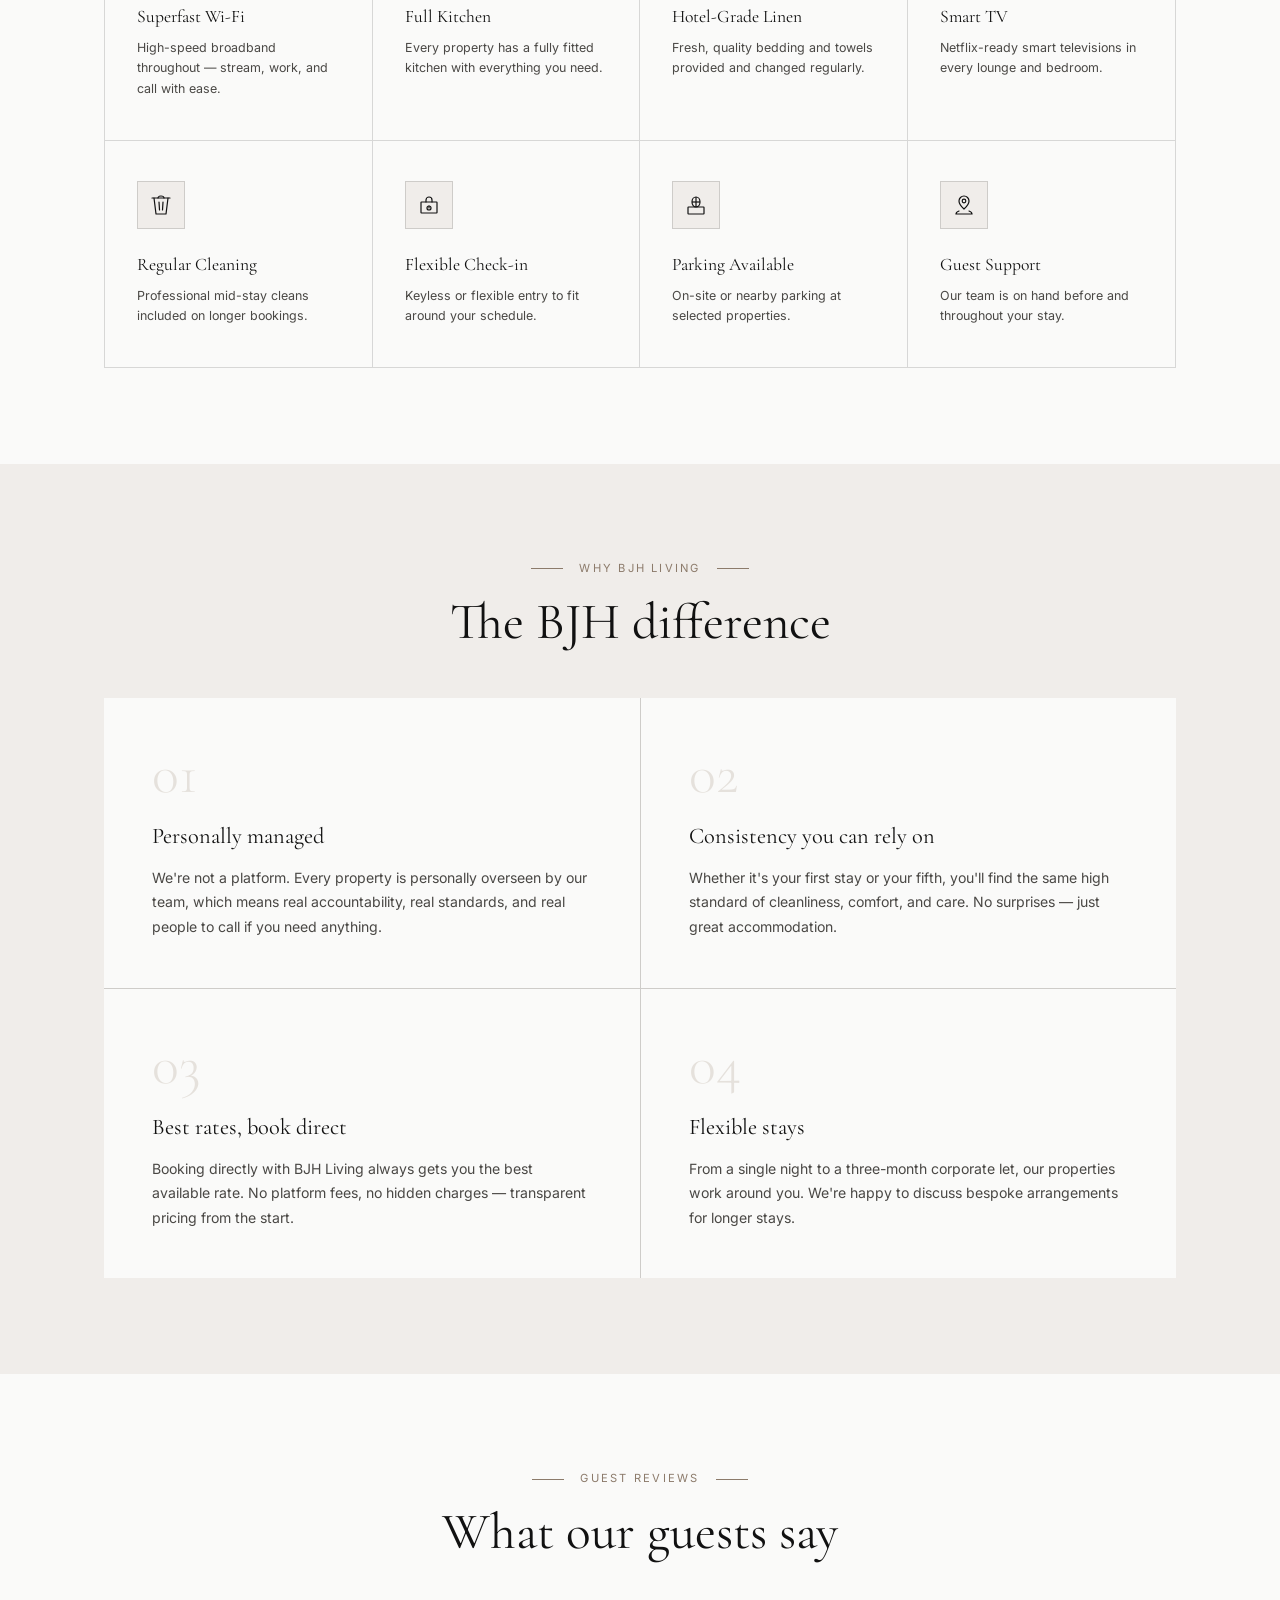
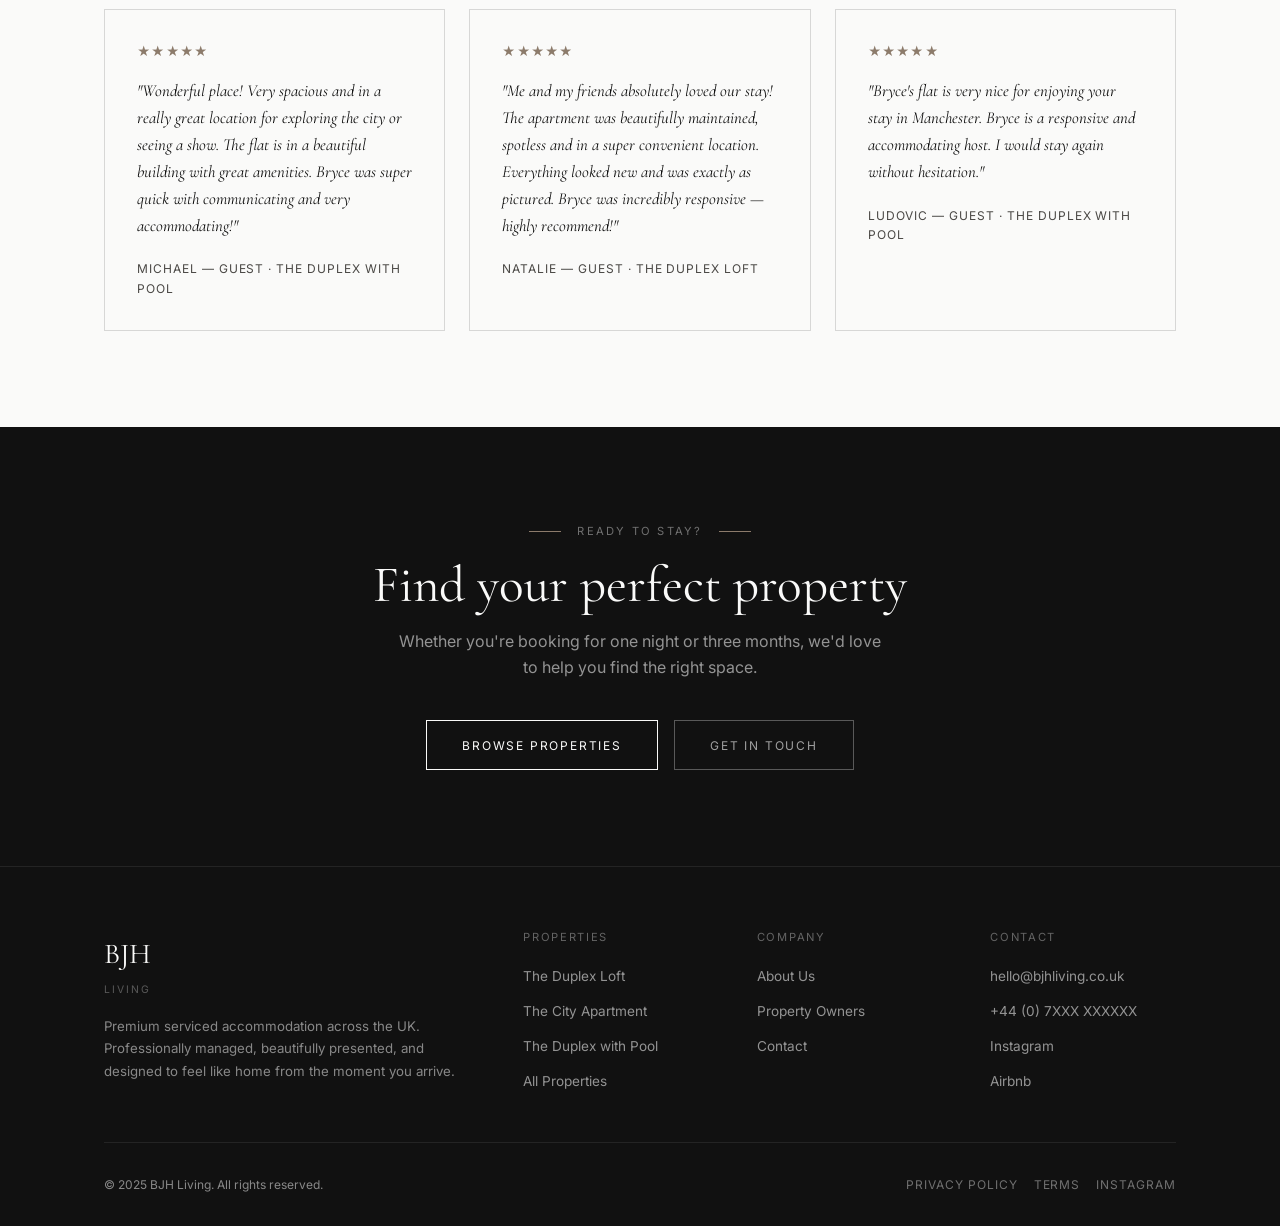
==== commit 9c6a0070: "updates to website" ====
--- a/index.html
+++ b/index.html
@@ -440,6 +440,92 @@
     .amenities-grid { grid-template-columns: 1fr; }
     .form-row { grid-template-columns: 1fr; }
   }
+  /* ---------- Gallery ---------- */
+
+.gallery-wrapper{
+    position:relative;
+    max-width:700px;
+    margin:0 auto;
+}
+
+.gallery{
+    display:flex;
+    overflow-x:auto;
+    scroll-snap-type:x mandatory;
+    scroll-behavior:smooth;
+    gap:1rem;
+
+    scrollbar-width:none;
+    -ms-overflow-style:none;
+}
+
+.gallery::-webkit-scrollbar{
+    display:none;
+}
+
+.gallery img{
+    flex:0 0 100%;
+    aspect-ratio:1 / 1;
+    width:100%;
+    object-fit:cover;
+
+    border-radius:16px;
+    scroll-snap-align:center;
+
+    box-shadow:0 12px 35px rgba(0,0,0,.08);
+}
+
+.gallery-btn{
+    position:absolute;
+    top:50%;
+    transform:translateY(-50%);
+    width:46px;
+    height:46px;
+
+    border:none;
+    border-radius:50%;
+    background:rgba(255,255,255,.92);
+    color:var(--ink);
+
+    font-size:1.2rem;
+    cursor:pointer;
+
+    box-shadow:0 8px 25px rgba(0,0,0,.12);
+    transition:.25s;
+    z-index:5;
+}
+
+.gallery-btn:hover{
+    background:var(--accent);
+    color:white;
+}
+
+.gallery-btn.prev{
+    left:-20px;
+}
+
+.gallery-btn.next{
+    right:-20px;
+}
+
+@media (max-width:768px){
+
+    .gallery-wrapper{
+        max-width:100%;
+    }
+
+    .gallery-btn{
+        width:40px;
+        height:40px;
+        left:10px;
+    }
+
+    .gallery-btn.next{
+        right:10px;
+        left:auto;
+    }
+
+}
 </style>
 </head>
 <body>
@@ -603,8 +689,8 @@
           </div>
           <div class="prop-body">
             <div class="prop-location">Manchester City Centre · Northern Quarter</div>
-            <div class="prop-name">The Duplex with Pool</div>
-            <div class="prop-desc">Stunning brick-loft duplex with pool table, free gym, 500mbps Wi-Fi, and a dedicated workspace. Steps from Victoria Station and the Printworks.</div>
+            <div class="prop-name">The Duplex Loft</div>
+            <div class="prop-desc">Stylish brick-loft duplex with two double bedrooms, dedicated workspace, free gym access, and Nespresso — in the heart of Manchester.</div>
             <div class="prop-meta">
               <span><strong>2</strong> Beds</span>
               <span><strong>2</strong> Baths</span>
@@ -625,11 +711,11 @@
           </div>
           <div class="prop-body">
             <div class="prop-location">Manchester City Centre · Northern Quarter</div>
-            <div class="prop-name">The Duplex Loft</div>
-            <div class="prop-desc">Stylish brick-loft duplex with two double bedrooms, dedicated workspace, free gym access, and Nespresso — in the heart of Manchester.</div>
+            <div class="prop-name">The City Apartment</div>
+            <div class="prop-desc">Modern 2-bed apartment with two bathrooms, adjustable workspace, free gym, and Netflix-ready Smart TV. Perfect for families, contractors, and professionals.</div>
             <div class="prop-meta">
               <span><strong>2</strong> Beds</span>
-              <span><strong>1</strong> Bath</span>
+              <span><strong>2</strong> Baths</span>
               <span><strong>5</strong> Guests</span>
             </div>
             <div class="prop-footer">
@@ -641,18 +727,18 @@
 
         <!-- Property 3 -->
         <div class="prop-card">
-          <div class="prop-img">
-            <div class="prop-img-inner p3"><span class="prop-num">03</span></div>
-            <div class="prop-badge">New Listing</div>
+          <div class="prop-img" style="padding:0;">
+            <img src="photos/property3/DSC_9473.jpg" alt="The City Apartment — Manchester" style="width:100%;height:100%;object-fit:cover;display:block;transition:transform 0.4s;" onmouseover="this.style.transform='scale(1.04)'" onmouseout="this.style.transform='scale(1)'">
+            <div class="prop-badge" style="position:absolute;top:1rem;left:1rem;">New Listing</div>
           </div>
           <div class="prop-body">
             <div class="prop-location">Manchester City Centre · Northern Quarter</div>
-            <div class="prop-name">The City Apartment</div>
-            <div class="prop-desc">Modern 2-bed apartment with two bathrooms, adjustable workspace, free gym, and Nespresso. Perfect for families, contractors, and professionals.</div>
+            <div class="prop-name">The Duplex with Pool</div>
+            <div class="prop-desc">Stunning duplex with pool table, exposed timber beams, Printworks views, free gym, 500mbps Wi-Fi, and dedicated workspace. Steps from Victoria Station.</div>
             <div class="prop-meta">
               <span><strong>2</strong> Beds</span>
               <span><strong>2</strong> Baths</span>
-              <span><strong>4</strong> Guests</span>
+              <span><strong>5</strong> Guests</span>
             </div>
             <div class="prop-footer">
               <div class="prop-price">POA <small>/ contact us</small></div>
@@ -871,76 +957,76 @@
     </div>
   </div>
 
-  <section class="section">
-    <div class="container">
-      <div class="props-grid">
-
-        <div class="prop-card">
-          <div class="prop-img">
-            <div class="prop-img-inner p1"><span class="prop-num">01</span></div>
-            <div class="prop-badge">★ 5.0 · 3 Reviews</div>
-          </div>
-          <div class="prop-body">
-            <div class="prop-location">Manchester City Centre · Northern Quarter</div>
-            <div class="prop-name">The Duplex with Pool</div>
-            <div class="prop-desc">Stunning brick-loft duplex with pool table, free gym, 500mbps Wi-Fi, and a dedicated workspace. Steps from Victoria Station and the Printworks.</div>
-            <div class="prop-meta">
-              <span><strong>2</strong> Beds</span>
-              <span><strong>2</strong> Baths</span>
-              <span><strong>5</strong> Guests</span>
-            </div>
-            <div class="prop-footer">
-              <div class="prop-price">POA <small>/ contact us</small></div>
-              <a href="#" class="prop-link" onclick="showPage('property1')">View Details</a>
-            </div>
-          </div>
-        </div>
-
-        <div class="prop-card">
-          <div class="prop-img">
-            <div class="prop-img-inner p2"><span class="prop-num">02</span></div>
-            <div class="prop-badge">★ 5.0 · 4 Reviews</div>
-          </div>
-          <div class="prop-body">
-            <div class="prop-location">Manchester City Centre · Northern Quarter</div>
-            <div class="prop-name">The Duplex Loft</div>
-            <div class="prop-desc">Stylish brick-loft duplex with two double bedrooms, dedicated workspace, free gym access, and Nespresso — in the heart of Manchester.</div>
-            <div class="prop-meta">
-              <span><strong>2</strong> Beds</span>
-              <span><strong>1</strong> Bath</span>
-              <span><strong>5</strong> Guests</span>
-            </div>
-            <div class="prop-footer">
-              <div class="prop-price">POA <small>/ contact us</small></div>
-              <a href="#" class="prop-link" onclick="showPage('property2')">View Details</a>
-            </div>
-          </div>
-        </div>
-
-        <div class="prop-card">
-          <div class="prop-img">
-            <div class="prop-img-inner p3"><span class="prop-num">03</span></div>
-            <div class="prop-badge">New Listing</div>
-          </div>
-          <div class="prop-body">
-            <div class="prop-location">Manchester City Centre · Northern Quarter</div>
-            <div class="prop-name">The City Apartment</div>
-            <div class="prop-desc">Modern 2-bed apartment with two bathrooms, adjustable workspace, free gym, and Nespresso. Perfect for families, contractors, and professionals.</div>
-            <div class="prop-meta">
-              <span><strong>2</strong> Beds</span>
-              <span><strong>2</strong> Baths</span>
-              <span><strong>4</strong> Guests</span>
-            </div>
-            <div class="prop-footer">
-              <div class="prop-price">POA <small>/ contact us</small></div>
-              <a href="#" class="prop-link" onclick="showPage('property3')">View Details</a>
-            </div>
-          </div>
-        </div>
-
-      </div>
-    </div>
-  </section>
+<section class="section">
+  <div class="container">
+    <div class="props-grid">
+
+      <div class="prop-card">
+        <div class="prop-img" style="padding:0;">
+          <img src="images/DSC_4544_NETFLIX.jpg" alt="The Duplex Loft" style="width:100%;height:100%;object-fit:cover;display:block;transition:transform 0.4s;" onmouseover="this.style.transform='scale(1.04)'" onmouseout="this.style.transform='scale(1)'">
+          <div class="prop-badge">★ 5.0 · 3 Reviews</div>
+        </div>
+        <div class="prop-body">
+          <div class="prop-location">Manchester City Centre · Northern Quarter</div>
+          <div class="prop-name">The Duplex Loft</div>
+          <div class="prop-desc">Stylish brick-loft duplex with two double bedrooms, dedicated workspace, free gym access, and Nespresso — in the heart of Manchester.</div>
+          <div class="prop-meta">
+            <span><strong>2</strong> Beds</span>
+            <span><strong>2</strong> Baths</span>
+            <span><strong>5</strong> Guests</span>
+          </div>
+          <div class="prop-footer">
+            <div class="prop-price">POA <small>/ contact us</small></div>
+            <a href="#" class="prop-link" onclick="showPage('property1')">View Details</a>
+          </div>
+        </div>
+      </div>
+
+      <div class="prop-card">
+        <div class="prop-img" style="padding:0;">
+          <img src="images/DSC_9555_NETFLIX.jpg" alt="The City Apartment" style="width:100%;height:100%;object-fit:cover;display:block;transition:transform 0.4s;" onmouseover="this.style.transform='scale(1.04)'" onmouseout="this.style.transform='scale(1)'">
+          <div class="prop-badge">★ 5.0 · 4 Reviews</div>
+        </div>
+        <div class="prop-body">
+          <div class="prop-location">Manchester City Centre · Northern Quarter</div>
+          <div class="prop-name">The City Apartment</div>
+          <div class="prop-desc">Modern 2-bed apartment with two bathrooms, adjustable workspace, free gym, and Netflix-ready Smart TV. Perfect for families, contractors, and professionals.</div>
+          <div class="prop-meta">
+            <span><strong>2</strong> Beds</span>
+            <span><strong>2</strong> Baths</span>
+            <span><strong>5</strong> Guests</span>
+          </div>
+          <div class="prop-footer">
+            <div class="prop-price">POA <small>/ contact us</small></div>
+            <a href="#" class="prop-link" onclick="showPage('property2')">View Details</a>
+          </div>
+        </div>
+      </div>
+
+      <div class="prop-card">
+        <div class="prop-img" style="padding:0;">
+          <img src="images/DSC_8501_NETFLIX.jpg" alt="The Duplex with Pool" style="width:100%;height:100%;object-fit:cover;display:block;transition:transform 0.4s;" onmouseover="this.style.transform='scale(1.04)'" onmouseout="this.style.transform='scale(1)'">
+          <div class="prop-badge" style="position:absolute;top:1rem;left:1rem;">New Listing</div>
+        </div>
+        <div class="prop-body">
+          <div class="prop-location">Manchester City Centre · Northern Quarter</div>
+          <div class="prop-name">The Duplex with Pool</div>
+          <div class="prop-desc">Stunning duplex with pool table, exposed timber beams, Printworks views, free gym, 500mbps Wi-Fi, and dedicated workspace. Steps from Victoria Station.</div>
+          <div class="prop-meta">
+            <span><strong>2</strong> Beds</span>
+            <span><strong>2</strong> Baths</span>
+            <span><strong>5</strong> Guests</span>
+          </div>
+          <div class="prop-footer">
+            <div class="prop-price">POA <small>/ contact us</small></div>
+            <a href="#" class="prop-link" onclick="showPage('property3')">View Details</a>
+          </div>
+        </div>
+      </div>
+
+    </div>
+  </div>
+</section>
 
   <div class="cta-band">
     <div class="container text-center">
@@ -951,16 +1037,342 @@
   </div>
 
 </div><!-- /page-properties -->
-
-
 <!-- ═══════════════════════════════════════════════════════
-     PROPERTY 1 DETAIL
+     PROPERTY 1 DETAIL — Duplex Loft
 ═══════════════════════════════════════════════════════ -->
 <div class="page" id="page-property1">
+
+  <!-- HERO PHOTO HEADER -->
   <div style="padding-top:4.5rem">
     <div class="prop-detail-header">
-      <div class="prop-detail-img">
-        <div class="img-label" style="font-size:5rem;color:rgba(255,255,255,0.12);text-align:center;padding:2rem">The Duplex<br>with Pool</div>
+      <div class="prop-detail-img" style="background:#1a1715; padding:0; overflow:hidden;">
+        <img src="images/DSC_9374.jpg" alt="The Duplex with Pool — living room" style="width:100%;height:100%;object-fit:cover;display:block;">
+      </div>
+      <div class="prop-detail-sidebar">
+        <div class="prop-location">Manchester City Centre &nbsp;·&nbsp; 2 Bed / 2 Bath &nbsp;·&nbsp; ★ 5.0 (3 reviews)</div>
+        <h1>The Duplex Loft</h1>
+        <p>A stunning brick-loft duplex in the heart of Manchester city centre. Featuring a pool table, free building gym, 500mbps Wi-Fi, and a dedicated adjustable workspace — all with superb access to the city's best transport, entertainment, and dining.</p>
+        <div class="prop-amenities">
+          <span>Super King bed (Bedroom 1)</span>
+          <span>Double bed (Bedroom 2)</span>
+          <span>Sofa bed in living room</span>
+          <span>2 private bathrooms</span>
+          <span>500mbps Wi-Fi</span>
+          <span>Pool table</span>
+          <span>Free building gym</span>
+          <span>Adjustable workspace</span>
+          <span>Nespresso coffee machine</span>
+          <span>Fully equipped kitchen</span>
+          <span>Smart TV</span>
+          <span>Keyless / flexible check-in</span>
+        </div>
+        <div class="detail-price">Contact Us <small>for pricing &amp; availability</small></div>
+        <br>
+        <a href="#" class="btn-primary" onclick="showPage('contact')">Enquire / Book</a>
+      </div>
+    </div>
+  </div>
+
+  <section class="section">
+    <section class="section" style="padding-top:2rem;padding-bottom:2rem;">
+      <div class="container">
+        <div class="gallery-wrapper">
+          <button class="gallery-btn prev" onclick="scrollGallery('gallery1',-1)">&#10094;</button>
+          <div class="gallery" id="gallery1">
+            <img src="images/DSC_4756.jpg" alt="Property photo">
+            <img src="images/DSC_4771.jpg" alt="Property photo">
+            <img src="images/DSC_4788.jpg" alt="Property photo">
+            <img src="images/DSC_4447.jpg" alt="Property photo">
+            <img src="images/DSC_4585_NETFLIX.jpg" alt="Property photo">
+            <img src="images/DSC_4597.jpg" alt="Property photo">
+            <img src="images/DSC_4764.jpg" alt="Property photo">
+            <img src="images/DSC_4608_NETFLIX.jpg" alt="Property photo">
+            <img src="images/DSC_4632.jpg" alt="Property photo">
+            <img src="images/DSC_4656.jpg" alt="Property photo">
+            <img src="images/DSC_4696.jpg" alt="Property photo">
+            <img src="images/DSC_4387.jpg" alt="Property photo">
+            <img src="images/DSC_4397.jpg" alt="Property photo">
+            <img src="images/DSC_4668.jpg" alt="Property photo">
+            <img src="images/DSC_4468.jpg" alt="Property photo">
+            <img src="images/DSC_4483.jpg" alt="Property photo">
+            <img src="images/DSC_4531.jpg" alt="Property photo">
+            <img src="images/DSC_4544_NETFLIX.jpg" alt="Property photo">
+            <img src="images/DSC_4795.jpg" alt="Property photo">
+            <img src="images/DSC_4721.jpg" alt="Property photo">
+          </div>
+          <button class="gallery-btn next" onclick="scrollGallery('gallery1',1)">&#10095;</button>
+        </div>
+      </div>
+    </section>
+
+    <div class="container">
+      <div class="split" style="gap:4rem">
+        <div>
+          <div class="eyebrow">About This Property</div>
+          <h2 style="font-size:2rem">Loft living with a pool table &amp; Printworks views</h2>
+          <div class="rule"></div>
+          <p style="color:var(--mid);line-height:1.8;margin-bottom:1rem">This stunning brick-layered duplex apartment is set inside a beautiful period building right in the heart of Manchester, with views directly over the Printworks. The space sleeps up to 5 guests across a super king bedroom, a double bedroom, and a sofa bed in the living area.</p>
+          <p style="color:var(--mid);line-height:1.8;margin-bottom:1rem">The property is packed with premium touches — a pool table, fully equipped kitchen with Nespresso, flat screen smart TV, exposed timber beams, and a dedicated adjustable desk for those working remotely. Guests also have free access to the fully equipped gym within the building.</p>
+
+          <div style="display:grid;grid-template-columns:1fr 1fr 1fr;gap:8px;margin:2rem 0;">
+            <div style="aspect-ratio:3/4;overflow:hidden;">
+              <img src="images/DSC_4668.jpg" alt="Adjustable standing desk workspace" style="width:100%;height:100%;object-fit:cover;">
+            </div>
+            <div style="aspect-ratio:3/4;overflow:hidden;">
+              <img src="images/DSC_4531.jpg" alt="Bathroom with walk-in shower" style="width:100%;height:100%;object-fit:cover;">
+            </div>
+            <div style="aspect-ratio:3/4;overflow:hidden;">
+              <img src="images/DSC_4468.jpg" alt="Industrial clothes rail and storage" style="width:100%;height:100%;object-fit:cover;">
+            </div>
+          </div>
+
+          <div style="margin:2rem 0; padding:1.5rem; background:var(--cream); border-left:2px solid var(--accent)">
+            <div style="font-size:0.7rem;letter-spacing:0.15em;text-transform:uppercase;color:var(--accent);margin-bottom:0.75rem">What's nearby</div>
+            <div style="display:grid;grid-template-columns:1fr 1fr;gap:0.4rem">
+              <span style="font-size:0.82rem;color:var(--mid)">5 min walk — Victoria Station</span>
+              <span style="font-size:0.82rem;color:var(--mid)">1 min walk — Arndale Centre</span>
+              <span style="font-size:0.82rem;color:var(--mid)">8 min walk — AO Arena</span>
+              <span style="font-size:0.82rem;color:var(--mid)">1 min walk — Vue Cinema</span>
+              <span style="font-size:0.82rem;color:var(--mid)">Next door — Printworks</span>
+              <span style="font-size:0.82rem;color:var(--mid)">1 min walk — Shudehill Tram</span>
+              <span style="font-size:0.82rem;color:var(--mid)">15 min walk — Piccadilly Station</span>
+              <span style="font-size:0.82rem;color:var(--mid)">30 min drive — Peak District</span>
+            </div>
+          </div>
+
+          <div style="margin-bottom:1rem">
+            <div style="font-size:0.7rem;letter-spacing:0.15em;text-transform:uppercase;color:var(--mid);margin-bottom:0.75rem">Ideal for</div>
+            <div style="display:flex;flex-wrap:wrap;gap:0.5rem">
+              <span style="font-size:0.75rem;border:1px solid var(--rule);padding:0.3rem 0.8rem;color:var(--mid)">Long-term Stays</span>
+              <span style="font-size:0.75rem;border:1px solid var(--rule);padding:0.3rem 0.8rem;color:var(--mid)">Contractors</span>
+              <span style="font-size:0.75rem;border:1px solid var(--rule);padding:0.3rem 0.8rem;color:var(--mid)">Business Travellers</span>
+              <span style="font-size:0.75rem;border:1px solid var(--rule);padding:0.3rem 0.8rem;color:var(--mid)">Families &amp; Friends</span>
+              <span style="font-size:0.75rem;border:1px solid var(--rule);padding:0.3rem 0.8rem;color:var(--mid)">Corporate Relocations</span>
+            </div>
+          </div>
+
+          <div style="margin-top:2rem;padding:1.5rem;background:var(--cream)">
+            <div style="font-size:0.7rem;letter-spacing:0.15em;text-transform:uppercase;color:var(--mid);margin-bottom:1rem">What guests say</div>
+            <div style="font-family:var(--display);font-size:1rem;font-style:italic;color:var(--ink);line-height:1.6;margin-bottom:0.5rem">"The apartment was beautifully maintained, spotless and in a super convenient location. Everything looked new and was exactly as pictured. Bryce was incredibly responsive."</div>
+            <div style="font-size:0.72rem;letter-spacing:0.08em;text-transform:uppercase;color:var(--mid)">Natalie — ★★★★★</div>
+          </div>
+
+          <div style="display:grid;grid-template-columns:1fr 1fr;gap:8px;margin-top:2rem;">
+            <div style="aspect-ratio:4/3;overflow:hidden;">
+              <img src="images/DSC_4795.jpg" alt="Dining area with panoramic brick windows" style="width:100%;height:100%;object-fit:cover;">
+            </div>
+            <div style="aspect-ratio:4/3;overflow:hidden;">
+              <img src="images/DSC_4721.jpg" alt="Living room second angle" style="width:100%;height:100%;object-fit:cover;">
+            </div>
+            <div style="aspect-ratio:4/3;overflow:hidden;">
+              <img src="images/DSC_4764.jpg" alt="Kitchen second angle" style="width:100%;height:100%;object-fit:cover;">
+            </div>
+            <div style="aspect-ratio:4/3;overflow:hidden;">
+              <img src="images/DSC_4756.jpg" alt="Coffee table detail" style="width:100%;height:100%;object-fit:cover;">
+            </div>
+          </div>
+        </div>
+        <div>
+          <div class="booking-card" style="position:sticky;top:6rem">
+            <h3 style="font-family:var(--display);font-size:1.4rem;margin-bottom:0.4rem">Book This Property</h3>
+            <p style="font-size:0.8rem;color:var(--mid);margin-bottom:1.5rem">Check-in from 16:00 · Check-out by 11:00 · Max 5 guests</p>
+            <div class="form-row">
+              <div class="form-group"><label>Check-in</label><input type="date"></div>
+              <div class="form-group"><label>Check-out</label><input type="date"></div>
+            </div>
+            <div class="form-group">
+              <label>Guests</label>
+              <select><option>1 Guest</option><option>2 Guests</option><option>3 Guests</option><option>4 Guests</option><option>5 Guests</option></select>
+            </div>
+            <div class="form-group"><label>Your Name</label><input type="text" placeholder="Full name"></div>
+            <div class="form-group"><label>Email</label><input type="email" placeholder="your@email.com"></div>
+            <div class="form-group"><label>Phone</label><input type="tel" placeholder="+44"></div>
+            <div class="form-group"><label>Message (optional)</label><textarea placeholder="Long-term stay? Corporate booking? Let us know..."></textarea></div>
+            <button class="btn-full" onclick="alert('Thank you! We\'ll be in touch within 24 hours.')">Send Enquiry</button>
+            <p style="font-size:0.72rem;color:var(--mid);text-align:center;margin-top:1rem">Extended stay discounts available — just ask</p>
+          </div>
+        </div>
+      </div>
+    </div>
+  </section>
+  <div style="text-align:center;padding:1rem 0 4rem">
+    <a href="#" class="btn-primary" onclick="showPage('properties')" style="font-size:0.72rem">← Back to All Properties</a>
+  </div>
+</div>
+
+
+<!-- ═══════════════════════════════════════════════════════
+     PROPERTY 2 DETAIL — City Apartment
+═══════════════════════════════════════════════════════ -->
+<div class="page" id="page-property2">
+
+  <div style="padding-top:4.5rem">
+    <div class="prop-detail-header">
+      <div class="prop-detail-img" style="background:#1a1715; padding:0; overflow:hidden;">
+        <img src="images/DSC_9374.jpg" alt="The Duplex with Pool — living room" style="width:100%;height:100%;object-fit:cover;display:block;">
+      </div>
+      <div class="prop-detail-sidebar">
+        <div class="prop-location">Manchester City Centre &nbsp;·&nbsp; 2 Bed / 2 Bath &nbsp;·&nbsp; New Listing</div>
+        <h1>The City Apartment</h1>
+        <p>A stylish, character-filled apartment in the heart of Manchester. Exposed brick walls, sage green kitchen, adjustable workspace, Netflix, and two beautifully finished bathrooms — ready from day one.</p>
+        <div class="prop-amenities">
+          <span>Double bed (Bedroom 1)</span>
+          <span>2× Single beds (Bedroom 2)</span>
+          <span>2 premium bathrooms</span>
+          <span>500mbps Wi-Fi</span>
+          <span>Standing adjustable desk</span>
+          <span>Free building gym</span>
+          <span>Netflix-ready Smart TV</span>
+          <span>Sage green fitted kitchen</span>
+          <span>Retro smeg-style fridge</span>
+          <span>Exposed brick character</span>
+          <span>Industrial clothes rail</span>
+          <span>Keyless / flexible check-in</span>
+        </div>
+        <div class="detail-price">Contact Us <small>for pricing &amp; availability</small></div>
+        <br>
+        <a href="#" class="btn-primary" onclick="showPage('contact')">Enquire / Book</a>
+      </div>
+    </div>
+  </div>
+
+  <section class="section">
+    <section class="section" style="padding-top:2rem;padding-bottom:2rem;">
+      <div class="container">
+        <div class="gallery-wrapper">
+          <button class="gallery-btn prev" onclick="scrollGallery('gallery2',-1)">&#10094;</button>
+          <div class="gallery" id="gallery2">
+            <img src="images/DSC_9527.jpg" alt="The Duplex with Pool">
+            <img src="images/DSC_9374.jpg" alt="The Duplex with Pool">
+            <img src="images/DSC_9480.jpg" alt="The Duplex with Pool">
+            <img src="images/DSC_9541_NETFLIX.jpg" alt="The Duplex with Pool">
+            <img src="images/DSC_9694.jpg" alt="The Duplex with Pool">
+            <img src="images/DSC_9428.jpg" alt="The Duplex with Pool">
+            <img src="images/DSC_9443.jpg" alt="The Duplex with Pool">
+            <img src="images/DSC_9382.jpg" alt="The Duplex with Pool">
+            <img src="images/DSC_9410.jpg" alt="The Duplex with Pool">
+            <img src="images/DSC_9473.jpg" alt="The Duplex with Pool">
+            <img src="images/DSC_9548.jpg" alt="The Duplex with Pool">
+            <img src="images/DSC_9635.jpg" alt="The Duplex with Pool">
+            <img src="images/DSC_9541.jpg" alt="The Duplex with Pool">
+            <img src="images/DSC_9555_NETFLIX.jpg" alt="The Duplex with Pool">
+            <img src="images/DSC_9608.jpg" alt="The Duplex with Pool">
+            <img src="images/DSC_9629.jpg" alt="The Duplex with Pool">
+            <img src="images/DSC_9465_NETFLIX.jpg" alt="The Duplex with Pool">
+            <img src="images/DSC_9473_NETFLIX.jpg" alt="The Duplex with Pool">
+            <img src="images/DSC_9512.jpg" alt="The Duplex with Pool">
+            <img src="images/DSC_9520.jpg" alt="The Duplex with Pool">
+          </div>
+          <button class="gallery-btn next" onclick="scrollGallery('gallery2',1)">&#10095;</button>
+        </div>
+      </div>
+    </section>
+
+    <div class="container">
+      <div class="split" style="gap:4rem">
+        <div>
+          <div class="eyebrow">About This Property</div>
+          <h2 style="font-size:2rem">Character, comfort &amp; the city at your door</h2>
+          <div class="rule"></div>
+          <p style="color:var(--mid);line-height:1.8;margin-bottom:1rem">The City Apartment is set inside a stunning period building in central Manchester, featuring original exposed brick walls, large sash windows with city views, and high-end interior design throughout. It's a space that genuinely feels different — warm, characterful, and thoughtfully put together.</p>
+          <p style="color:var(--mid);line-height:1.8;margin-bottom:1rem">The kitchen is finished in sage green with a retro-style fridge, induction hob, microwave, and everything you need to cook properly. The two bathrooms are beautifully fitted with walk-in rain showers and black fixtures. And for those working remotely, the dedicated standing desk sits right in front of the original brick windows.</p>
+
+          <div style="display:grid;grid-template-columns:1fr 1fr 1fr;gap:8px;margin:2rem 0;">
+            <div style="aspect-ratio:3/4;overflow:hidden;">
+              <img src="images/DSC_9635.jpg" alt="Adjustable workspace" style="width:100%;height:100%;object-fit:cover;">
+            </div>
+            <div style="aspect-ratio:3/4;overflow:hidden;">
+              <img src="images/DSC_9443.jpg" alt="Private bathroom" style="width:100%;height:100%;object-fit:cover;">
+            </div>
+            <div style="aspect-ratio:3/4;overflow:hidden;">
+              <img src="images/DSC_9410.jpg" alt="Pool table" style="width:100%;height:100%;object-fit:cover;">
+            </div>
+          </div>
+
+          <div style="margin:2rem 0; padding:1.5rem; background:var(--cream); border-left:2px solid var(--accent)">
+            <div style="font-size:0.7rem;letter-spacing:0.15em;text-transform:uppercase;color:var(--accent);margin-bottom:0.75rem">What's nearby</div>
+            <div style="display:grid;grid-template-columns:1fr 1fr;gap:0.4rem">
+              <span style="font-size:0.82rem;color:var(--mid)">5 min walk — Victoria Station</span>
+              <span style="font-size:0.82rem;color:var(--mid)">1 min walk — Arndale Centre</span>
+              <span style="font-size:0.82rem;color:var(--mid)">8 min walk — AO Arena</span>
+              <span style="font-size:0.82rem;color:var(--mid)">1 min walk — Vue Cinema</span>
+              <span style="font-size:0.82rem;color:var(--mid)">Next door — Printworks</span>
+              <span style="font-size:0.82rem;color:var(--mid)">1 min walk — Shudehill Tram</span>
+              <span style="font-size:0.82rem;color:var(--mid)">15 min walk — Piccadilly Station</span>
+              <span style="font-size:0.82rem;color:var(--mid)">30 min drive — Peak District</span>
+            </div>
+          </div>
+
+          <div style="margin-bottom:1rem">
+            <div style="font-size:0.7rem;letter-spacing:0.15em;text-transform:uppercase;color:var(--mid);margin-bottom:0.75rem">Ideal for</div>
+            <div style="display:flex;flex-wrap:wrap;gap:0.5rem">
+              <span style="font-size:0.75rem;border:1px solid var(--rule);padding:0.3rem 0.8rem;color:var(--mid)">Long-term Stays</span>
+              <span style="font-size:0.75rem;border:1px solid var(--rule);padding:0.3rem 0.8rem;color:var(--mid)">Contractors</span>
+              <span style="font-size:0.75rem;border:1px solid var(--rule);padding:0.3rem 0.8rem;color:var(--mid)">Business Travellers</span>
+              <span style="font-size:0.75rem;border:1px solid var(--rule);padding:0.3rem 0.8rem;color:var(--mid)">Families &amp; Friends</span>
+              <span style="font-size:0.75rem;border:1px solid var(--rule);padding:0.3rem 0.8rem;color:var(--mid)">Corporate Relocations</span>
+            </div>
+          </div>
+
+          <div style="display:grid;grid-template-columns:1fr 1fr;gap:8px;margin-top:2rem;">
+            <div style="aspect-ratio:4/3;overflow:hidden;">
+              <img src="images/DSC_9512.jpg" alt="Dining area" style="width:100%;height:100%;object-fit:cover;">
+            </div>
+            <div style="aspect-ratio:4/3;overflow:hidden;">
+              <img src="images/DSC_9548.jpg" alt="Living room second angle" style="width:100%;height:100%;object-fit:cover;">
+            </div>
+            <div style="aspect-ratio:4/3;overflow:hidden;">
+              <img src="images/DSC_9527.jpg" alt="Kitchen second angle" style="width:100%;height:100%;object-fit:cover;">
+            </div>
+            <div style="aspect-ratio:4/3;overflow:hidden;">
+              <img src="images/DSC_9629.jpg" alt="Coffee table detail" style="width:100%;height:100%;object-fit:cover;">
+            </div>
+          </div>
+
+          <div style="margin-top:2rem;padding:1.5rem;background:var(--cream)">
+            <div style="font-size:0.7rem;letter-spacing:0.15em;text-transform:uppercase;color:var(--mid);margin-bottom:1rem">What guests say</div>
+            <div style="font-family:var(--display);font-size:1rem;font-style:italic;color:var(--ink);line-height:1.6;margin-bottom:0.5rem">"Wonderful place! Very spacious and in a really great location. The flat is in a beautiful building with great amenities. Bryce was super quick with communicating and very accommodating!"</div>
+            <div style="font-size:0.72rem;letter-spacing:0.08em;text-transform:uppercase;color:var(--mid)">Michael — ★★★★★</div>
+          </div>
+        </div>
+        <div>
+          <div class="booking-card" style="position:sticky;top:6rem">
+            <h3 style="font-family:var(--display);font-size:1.4rem;margin-bottom:0.4rem">Book This Property</h3>
+            <p style="font-size:0.8rem;color:var(--mid);margin-bottom:1.5rem">Check-in from 16:00 · Check-out by 11:00 · Max 5 guests</p>
+            <div class="form-row">
+              <div class="form-group"><label>Check-in</label><input type="date"></div>
+              <div class="form-group"><label>Check-out</label><input type="date"></div>
+            </div>
+            <div class="form-group">
+              <label>Guests</label>
+              <select><option>1 Guest</option><option>2 Guests</option><option>3 Guests</option><option>4 Guests</option><option>5 Guests</option></select>
+            </div>
+            <div class="form-group"><label>Your Name</label><input type="text" placeholder="Full name"></div>
+            <div class="form-group"><label>Email</label><input type="email" placeholder="your@email.com"></div>
+            <div class="form-group"><label>Phone</label><input type="tel" placeholder="+44"></div>
+            <div class="form-group"><label>Message (optional)</label><textarea placeholder="Long-term stay? Corporate booking? Let us know..."></textarea></div>
+            <button class="btn-full" onclick="alert('Thank you! We\'ll be in touch within 24 hours.')">Send Enquiry</button>
+            <p style="font-size:0.72rem;color:var(--mid);text-align:center;margin-top:1rem">Extended stay discounts available — just ask</p>
+          </div>
+        </div>
+      </div>
+    </div>
+  </section>
+  <div style="text-align:center;padding:1rem 0 4rem">
+    <a href="#" class="btn-primary" onclick="showPage('properties')" style="font-size:0.72rem">← Back to All Properties</a>
+  </div>
+</div>
+
+
+<!-- ═══════════════════════════════════════════════════════
+     PROPERTY 3 DETAIL — Duplex with Pool
+═══════════════════════════════════════════════════════ -->
+<div class="page" id="page-property3">
+
+  <div style="padding-top:4.5rem">
+    <div class="prop-detail-header">
+      <div class="prop-detail-img" style="background:#1a1715; padding:0; overflow:hidden;">
+        <img src="images/DSC_8634.jpg" alt="The Duplex with Pool — living room" style="width:100%;height:100%;object-fit:cover;display:block;">
       </div>
       <div class="prop-detail-sidebar">
         <div class="prop-location">Manchester City Centre &nbsp;·&nbsp; 2 Bed / 2 Bath &nbsp;·&nbsp; ★ 5.0 (3 reviews)</div>
@@ -986,15 +1398,59 @@
       </div>
     </div>
   </div>
+
   <section class="section">
+    <section class="section" style="padding-top:2rem;padding-bottom:2rem;">
+      <div class="container">
+        <div class="gallery-wrapper">
+          <button class="gallery-btn prev" onclick="scrollGallery('gallery3',-1)">&#10094;</button>
+          <div class="gallery" id="gallery3">
+            <img src="images/DSC_8634.jpg" alt="Property photo">
+            <img src="images/DSC_8704.jpg" alt="Property photo">
+            <img src="images/DSC_8523_NETFLIX.jpg" alt="Property photo">
+            <img src="images/DSC_8611.jpg" alt="Property photo">
+            <img src="images/DSC_8618.jpg" alt="Property photo">
+            <img src="images/DSC_8531.jpg" alt="Property photo">
+            <img src="images/DSC_8546.jpg" alt="Property photo">
+            <img src="images/DSC_8777.jpg" alt="Property photo">
+            <img src="images/DSC_8563.jpg" alt="Property photo">
+            <img src="images/DSC_8501_NETFLIX.jpg" alt="Property photo">
+            <img src="images/DSC_8508_NETFLIX.jpg" alt="Property photo">
+            <img src="images/DSC_8643.jpg" alt="Property photo">
+            <img src="images/DSC_8675.jpg" alt="Property photo">
+            <img src="images/DSC_8508.jpg" alt="Property photo">
+            <img src="images/DSC_8516.jpg" alt="Property photo">
+            <img src="images/DSC_8773.jpg" alt="Property photo">
+            <img src="images/DSC_8802.jpg" alt="Property photo">
+            <img src="images/DSC_8501.jpg" alt="Property photo">
+            <img src="images/DSC_8516_NETFLIX.jpg" alt="Property photo">
+            <img src="images/DSC_8523.jpg" alt="Property photo">
+          </div>
+          <button class="gallery-btn next" onclick="scrollGallery('gallery3',1)">&#10095;</button>
+        </div>
+      </div>
+    </section>
+
     <div class="container">
       <div class="split" style="gap:4rem">
         <div>
           <div class="eyebrow">About This Property</div>
-          <h2 style="font-size:2rem">Loft living in the city centre</h2>
+          <h2 style="font-size:2rem">Loft living with a pool table &amp; Printworks views</h2>
           <div class="rule"></div>
-          <p style="color:var(--mid);line-height:1.8;margin-bottom:1rem">This stunning brick-layered duplex apartment is set inside a beautiful quiet residential building, right in the heart of Manchester. The space sleeps up to 5 guests across a super king bedroom, a double bedroom, and a sofa bed in the living area.</p>
-          <p style="color:var(--mid);line-height:1.8;margin-bottom:1rem">The property is packed with premium touches — a pool table, fully equipped kitchen with Nespresso, flat screen smart TV, double-glazed windows, and a dedicated adjustable desk for those working remotely. Guests also have free access to the fully equipped gym within the building.</p>
+          <p style="color:var(--mid);line-height:1.8;margin-bottom:1rem">This stunning brick-layered duplex apartment is set inside a beautiful period building right in the heart of Manchester, with views directly over the Printworks. The space sleeps up to 5 guests across a super king bedroom, a double bedroom, and a sofa bed in the living area.</p>
+          <p style="color:var(--mid);line-height:1.8;margin-bottom:1rem">The property is packed with premium touches — a pool table, fully equipped kitchen with Nespresso, flat screen smart TV, exposed timber beams, and a dedicated adjustable desk for those working remotely. Guests also have free access to the fully equipped gym within the building.</p>
+
+          <div style="display:grid;grid-template-columns:1fr 1fr 1fr;gap:8px;margin:2rem 0;">
+            <div style="aspect-ratio:3/4;overflow:hidden;">
+              <img src="images/DSC_8643.jpg" alt="Standing adjustable desk workspace" style="width:100%;height:100%;object-fit:cover;">
+            </div>
+            <div style="aspect-ratio:3/4;overflow:hidden;">
+              <img src="images/DSC_8675.jpg" alt="Bathroom" style="width:100%;height:100%;object-fit:cover;">
+            </div>
+            <div style="aspect-ratio:3/4;overflow:hidden;">
+              <img src="images/DSC_8802.jpg" alt="Storage and finishing detail" style="width:100%;height:100%;object-fit:cover;">
+            </div>
+          </div>
 
           <div style="margin:2rem 0; padding:1.5rem; background:var(--cream); border-left:2px solid var(--accent)">
             <div style="font-size:0.7rem;letter-spacing:0.15em;text-transform:uppercase;color:var(--accent);margin-bottom:0.75rem">What's nearby</div>
@@ -1021,10 +1477,25 @@
             </div>
           </div>
 
+          <div style="display:grid;grid-template-columns:1fr 1fr;gap:8px;margin-top:2rem;">
+            <div style="aspect-ratio:4/3;overflow:hidden;">
+              <img src="images/DSC_8773.jpg" alt="Dining area" style="width:100%;height:100%;object-fit:cover;">
+            </div>
+            <div style="aspect-ratio:4/3;overflow:hidden;">
+              <img src="images/DSC_8777.jpg" alt="Living room second angle" style="width:100%;height:100%;object-fit:cover;">
+            </div>
+            <div style="aspect-ratio:4/3;overflow:hidden;">
+              <img src="images/DSC_8563.jpg" alt="Kitchen second angle" style="width:100%;height:100%;object-fit:cover;">
+            </div>
+            <div style="aspect-ratio:4/3;overflow:hidden;">
+              <img src="images/DSC_8546.jpg" alt="Bedroom detail" style="width:100%;height:100%;object-fit:cover;">
+            </div>
+          </div>
+
           <div style="margin-top:2rem;padding:1.5rem;background:var(--cream)">
             <div style="font-size:0.7rem;letter-spacing:0.15em;text-transform:uppercase;color:var(--mid);margin-bottom:1rem">What guests say</div>
-            <div style="font-family:var(--display);font-size:1rem;font-style:italic;color:var(--ink);line-height:1.6;margin-bottom:0.5rem">"Wonderful place! Very spacious and in a really great location. The flat is in a beautiful building with great amenities. Bryce was super quick with communicating and very accommodating!"</div>
-            <div style="font-size:0.72rem;letter-spacing:0.08em;text-transform:uppercase;color:var(--mid)">Michael — ★★★★★</div>
+            <div style="font-family:var(--display);font-size:1rem;font-style:italic;color:var(--ink);line-height:1.6;margin-bottom:0.5rem">"The apartment was beautifully maintained, spotless and in a super convenient location. Everything looked new and was exactly as pictured. Bryce was incredibly responsive."</div>
+            <div style="font-size:0.72rem;letter-spacing:0.08em;text-transform:uppercase;color:var(--mid)">Natalie — ★★★★★</div>
           </div>
         </div>
         <div>
@@ -1032,271 +1503,17 @@
             <h3 style="font-family:var(--display);font-size:1.4rem;margin-bottom:0.4rem">Book This Property</h3>
             <p style="font-size:0.8rem;color:var(--mid);margin-bottom:1.5rem">Check-in from 16:00 · Check-out by 11:00 · Max 5 guests</p>
             <div class="form-row">
-              <div class="form-group">
-                <label>Check-in</label>
-                <input type="date">
-              </div>
-              <div class="form-group">
-                <label>Check-out</label>
-                <input type="date">
-              </div>
+              <div class="form-group"><label>Check-in</label><input type="date"></div>
+              <div class="form-group"><label>Check-out</label><input type="date"></div>
             </div>
             <div class="form-group">
               <label>Guests</label>
               <select><option>1 Guest</option><option>2 Guests</option><option>3 Guests</option><option>4 Guests</option><option>5 Guests</option></select>
             </div>
-            <div class="form-group">
-              <label>Your Name</label>
-              <input type="text" placeholder="Full name">
-            </div>
-            <div class="form-group">
-              <label>Email</label>
-              <input type="email" placeholder="your@email.com">
-            </div>
-            <div class="form-group">
-              <label>Phone</label>
-              <input type="tel" placeholder="+44">
-            </div>
-            <div class="form-group">
-              <label>Message (optional)</label>
-              <textarea placeholder="Long-term stay? Corporate booking? Let us know..."></textarea>
-            </div>
-            <button class="btn-full" onclick="alert('Thank you! We\'ll be in touch within 24 hours.')">Send Enquiry</button>
-            <p style="font-size:0.72rem;color:var(--mid);text-align:center;margin-top:1rem">Extended stay discounts available — just ask</p>
-          </div>
-        </div>
-      </div>
-    </div>
-  </section>
-  <div style="text-align:center;padding:1rem 0 4rem">
-    <a href="#" class="btn-primary" onclick="showPage('properties')" style="font-size:0.72rem">← Back to All Properties</a>
-  </div>
-</div>
-
-
-<!-- ═══════════════════════════════════════════════════════
-     PROPERTY 2 DETAIL
-═══════════════════════════════════════════════════════ -->
-<div class="page" id="page-property2">
-  <div style="padding-top:4.5rem">
-    <div class="prop-detail-header">
-      <div class="prop-detail-img" style="background:linear-gradient(135deg, #C4B8A8 0%, #96897B 100%)">
-        <div class="img-label" style="font-size:5rem;color:rgba(255,255,255,0.12);text-align:center;padding:2rem">The Duplex<br>Loft</div>
-      </div>
-      <div class="prop-detail-sidebar">
-        <div class="prop-location">Manchester City Centre &nbsp;·&nbsp; 2 Bed / 1 Bath &nbsp;·&nbsp; ★ 5.0 (4 reviews)</div>
-        <h1>The Duplex Loft</h1>
-        <p>A beautifully designed brick-loft duplex apartment with two double bedrooms, a dedicated workspace, free gym access, and a Nespresso machine — perfectly positioned in Manchester city centre with unbeatable transport links.</p>
-        <div class="prop-amenities">
-          <span>Double bed (Bedroom 1)</span>
-          <span>Double bed (Bedroom 2)</span>
-          <span>Sofa bed in living room</span>
-          <span>1 private bathroom</span>
-          <span>500mbps Wi-Fi</span>
-          <span>Standing adjustable desk</span>
-          <span>Free building gym</span>
-          <span>Nespresso coffee machine</span>
-          <span>Fully equipped kitchen</span>
-          <span>Smart TV</span>
-          <span>Double glazed windows</span>
-          <span>Keyless / flexible check-in</span>
-        </div>
-        <div class="detail-price">Contact Us <small>for pricing &amp; availability</small></div>
-        <br>
-        <a href="#" class="btn-primary" onclick="showPage('contact')">Enquire / Book</a>
-      </div>
-    </div>
-  </div>
-  <section class="section">
-    <div class="container">
-      <div class="split" style="gap:4rem">
-        <div>
-          <div class="eyebrow">About This Property</div>
-          <h2 style="font-size:2rem">The Manchester duplex with 5-star reviews</h2>
-          <div class="rule"></div>
-          <p style="color:var(--mid);line-height:1.8;margin-bottom:1rem">This stunning loft-style duplex apartment is set inside a beautiful residential building, right in the centre of Manchester. Rated 5.0 across all reviews, with guests consistently praising the location, cleanliness, and check-in experience.</p>
-          <p style="color:var(--mid);line-height:1.8;margin-bottom:1rem">The apartment sleeps up to 5 across two double bedrooms and a sofa bed, and features a dedicated workspace with a standing adjustable desk — ideal for longer work stays and corporate lets. The fully equipped kitchen and Nespresso machine make settling in effortless.</p>
-
-          <div style="margin:2rem 0; padding:1.5rem; background:var(--cream); border-left:2px solid var(--accent)">
-            <div style="font-size:0.7rem;letter-spacing:0.15em;text-transform:uppercase;color:var(--accent);margin-bottom:0.75rem">What's nearby</div>
-            <div style="display:grid;grid-template-columns:1fr 1fr;gap:0.4rem">
-              <span style="font-size:0.82rem;color:var(--mid)">5 min walk — Victoria Station</span>
-              <span style="font-size:0.82rem;color:var(--mid)">1 min walk — Arndale Centre</span>
-              <span style="font-size:0.82rem;color:var(--mid)">8 min walk — AO Arena</span>
-              <span style="font-size:0.82rem;color:var(--mid)">1 min walk — Vue Cinema</span>
-              <span style="font-size:0.82rem;color:var(--mid)">Next door — Printworks</span>
-              <span style="font-size:0.82rem;color:var(--mid)">1 min walk — Shudehill Tram</span>
-              <span style="font-size:0.82rem;color:var(--mid)">15 min walk — Piccadilly Station</span>
-              <span style="font-size:0.82rem;color:var(--mid)">30 min drive — Peak District</span>
-            </div>
-          </div>
-
-          <div style="margin-bottom:1rem">
-            <div style="font-size:0.7rem;letter-spacing:0.15em;text-transform:uppercase;color:var(--mid);margin-bottom:0.75rem">Ideal for</div>
-            <div style="display:flex;flex-wrap:wrap;gap:0.5rem">
-              <span style="font-size:0.75rem;border:1px solid var(--rule);padding:0.3rem 0.8rem;color:var(--mid)">Long-term Stays</span>
-              <span style="font-size:0.75rem;border:1px solid var(--rule);padding:0.3rem 0.8rem;color:var(--mid)">Contractors</span>
-              <span style="font-size:0.75rem;border:1px solid var(--rule);padding:0.3rem 0.8rem;color:var(--mid)">Business Travellers</span>
-              <span style="font-size:0.75rem;border:1px solid var(--rule);padding:0.3rem 0.8rem;color:var(--mid)">Families &amp; Friends</span>
-              <span style="font-size:0.75rem;border:1px solid var(--rule);padding:0.3rem 0.8rem;color:var(--mid)">Corporate Relocations</span>
-            </div>
-          </div>
-
-          <div style="margin-top:2rem;padding:1.5rem;background:var(--cream)">
-            <div style="font-size:0.7rem;letter-spacing:0.15em;text-transform:uppercase;color:var(--mid);margin-bottom:1rem">What guests say</div>
-            <div style="font-family:var(--display);font-size:1rem;font-style:italic;color:var(--ink);line-height:1.6;margin-bottom:0.5rem">"The apartment was beautifully maintained, spotless and in a super convenient location. Everything looked new and was exactly as pictured. Bryce was incredibly responsive."</div>
-            <div style="font-size:0.72rem;letter-spacing:0.08em;text-transform:uppercase;color:var(--mid)">Natalie — ★★★★★</div>
-          </div>
-        </div>
-        <div>
-          <div class="booking-card" style="position:sticky;top:6rem">
-            <h3 style="font-family:var(--display);font-size:1.4rem;margin-bottom:0.4rem">Book This Property</h3>
-            <p style="font-size:0.8rem;color:var(--mid);margin-bottom:1.5rem">Check-in from 16:00 · Check-out by 11:00 · Max 5 guests</p>
-            <div class="form-row">
-              <div class="form-group">
-                <label>Check-in</label>
-                <input type="date">
-              </div>
-              <div class="form-group">
-                <label>Check-out</label>
-                <input type="date">
-              </div>
-            </div>
-            <div class="form-group">
-              <label>Guests</label>
-              <select><option>1 Guest</option><option>2 Guests</option><option>3 Guests</option><option>4 Guests</option><option>5 Guests</option></select>
-            </div>
-            <div class="form-group">
-              <label>Your Name</label>
-              <input type="text" placeholder="Full name">
-            </div>
-            <div class="form-group">
-              <label>Email</label>
-              <input type="email" placeholder="your@email.com">
-            </div>
-            <div class="form-group">
-              <label>Phone</label>
-              <input type="tel" placeholder="+44">
-            </div>
-            <div class="form-group">
-              <label>Message (optional)</label>
-              <textarea placeholder="Long-term stay? Corporate booking? Let us know..."></textarea>
-            </div>
-            <button class="btn-full" onclick="alert('Thank you! We\'ll be in touch within 24 hours.')">Send Enquiry</button>
-            <p style="font-size:0.72rem;color:var(--mid);text-align:center;margin-top:1rem">Extended stay discounts available — just ask</p>
-          </div>
-        </div>
-      </div>
-    </div>
-  </section>
-  <div style="text-align:center;padding:1rem 0 4rem">
-    <a href="#" class="btn-primary" onclick="showPage('properties')" style="font-size:0.72rem">← Back to All Properties</a>
-  </div>
-</div>
-
-
-<!-- ═══════════════════════════════════════════════════════
-     PROPERTY 3 DETAIL
-═══════════════════════════════════════════════════════ -->
-<div class="page" id="page-property3">
-  <div style="padding-top:4.5rem">
-    <div class="prop-detail-header">
-      <div class="prop-detail-img" style="background:linear-gradient(135deg, #B8C0C4 0%, #8096A0 100%)">
-        <div class="img-label" style="font-size:5rem;color:rgba(255,255,255,0.12);text-align:center;padding:2rem">The City<br>Apartment</div>
-      </div>
-      <div class="prop-detail-sidebar">
-        <div class="prop-location">Manchester City Centre &nbsp;·&nbsp; 2 Bed / 2 Bath &nbsp;·&nbsp; New Listing</div>
-        <h1>The City Apartment</h1>
-        <p>A modern, stylish 2-bedroom apartment in the heart of Manchester. Two bathrooms, a dedicated standing workspace, free gym access, Nespresso, and exceptional host communication — rated 5 stars.</p>
-        <div class="prop-amenities">
-          <span>Double bed (Bedroom 1)</span>
-          <span>2× Single beds (Bedroom 2)</span>
-          <span>2 private bathrooms</span>
-          <span>500mbps Wi-Fi</span>
-          <span>Standing adjustable desk</span>
-          <span>Free building gym</span>
-          <span>Nespresso coffee machine</span>
-          <span>Fully equipped kitchen</span>
-          <span>Smart TV</span>
-          <span>Private balcony</span>
-          <span>Double glazed windows</span>
-          <span>Keyless / flexible check-in</span>
-        </div>
-        <div class="detail-price">Contact Us <small>for pricing &amp; availability</small></div>
-        <br>
-        <a href="#" class="btn-primary" onclick="showPage('contact')">Enquire / Book</a>
-      </div>
-    </div>
-  </div>
-  <section class="section">
-    <div class="container">
-      <div class="split" style="gap:4rem">
-        <div>
-          <div class="eyebrow">About This Property</div>
-          <h2 style="font-size:2rem">Modern city living, fully equipped</h2>
-          <div class="rule"></div>
-          <p style="color:var(--mid);line-height:1.8;margin-bottom:1rem">The City Apartment is our newest listing — a stylish, modern apartment in the same sought-after Manchester city centre location as our other properties. Featuring two bedrooms and two bathrooms, it offers more space and flexibility than a typical city centre flat.</p>
-          <p style="color:var(--mid);line-height:1.8;margin-bottom:1rem">Bryce has been rated 5 stars for communication — so from the moment you enquire to the moment you check out, you'll always know exactly where you stand. The dedicated adjustable workspace and free gym make it just as well suited to a work trip as a leisure stay.</p>
-
-          <div style="margin:2rem 0; padding:1.5rem; background:var(--cream); border-left:2px solid var(--accent)">
-            <div style="font-size:0.7rem;letter-spacing:0.15em;text-transform:uppercase;color:var(--accent);margin-bottom:0.75rem">What's nearby</div>
-            <div style="display:grid;grid-template-columns:1fr 1fr;gap:0.4rem">
-              <span style="font-size:0.82rem;color:var(--mid)">5 min walk — Victoria Station</span>
-              <span style="font-size:0.82rem;color:var(--mid)">1 min walk — Arndale Centre</span>
-              <span style="font-size:0.82rem;color:var(--mid)">8 min walk — AO Arena</span>
-              <span style="font-size:0.82rem;color:var(--mid)">1 min walk — Vue Cinema</span>
-              <span style="font-size:0.82rem;color:var(--mid)">Next door — Printworks</span>
-              <span style="font-size:0.82rem;color:var(--mid)">1 min walk — Shudehill Tram</span>
-              <span style="font-size:0.82rem;color:var(--mid)">15 min walk — Piccadilly Station</span>
-              <span style="font-size:0.82rem;color:var(--mid)">30 min drive — Peak District</span>
-            </div>
-          </div>
-
-          <div style="margin-bottom:1rem">
-            <div style="font-size:0.7rem;letter-spacing:0.15em;text-transform:uppercase;color:var(--mid);margin-bottom:0.75rem">Ideal for</div>
-            <div style="display:flex;flex-wrap:wrap;gap:0.5rem">
-              <span style="font-size:0.75rem;border:1px solid var(--rule);padding:0.3rem 0.8rem;color:var(--mid)">Long-term Stays</span>
-              <span style="font-size:0.75rem;border:1px solid var(--rule);padding:0.3rem 0.8rem;color:var(--mid)">Contractors</span>
-              <span style="font-size:0.75rem;border:1px solid var(--rule);padding:0.3rem 0.8rem;color:var(--mid)">Business Travellers</span>
-              <span style="font-size:0.75rem;border:1px solid var(--rule);padding:0.3rem 0.8rem;color:var(--mid)">Families &amp; Friends</span>
-              <span style="font-size:0.75rem;border:1px solid var(--rule);padding:0.3rem 0.8rem;color:var(--mid)">Corporate Relocations</span>
-            </div>
-          </div>
-        </div>
-        <div>
-          <div class="booking-card" style="position:sticky;top:6rem">
-            <h3 style="font-family:var(--display);font-size:1.4rem;margin-bottom:0.4rem">Book This Property</h3>
-            <p style="font-size:0.8rem;color:var(--mid);margin-bottom:1.5rem">Check-in from 16:00 · Check-out by 11:00 · Max 4 guests</p>
-            <div class="form-row">
-              <div class="form-group">
-                <label>Check-in</label>
-                <input type="date">
-              </div>
-              <div class="form-group">
-                <label>Check-out</label>
-                <input type="date">
-              </div>
-            </div>
-            <div class="form-group">
-              <label>Guests</label>
-              <select><option>1 Guest</option><option>2 Guests</option><option>3 Guests</option><option>4 Guests</option></select>
-            </div>
-            <div class="form-group">
-              <label>Your Name</label>
-              <input type="text" placeholder="Full name">
-            </div>
-            <div class="form-group">
-              <label>Email</label>
-              <input type="email" placeholder="your@email.com">
-            </div>
-            <div class="form-group">
-              <label>Phone</label>
-              <input type="tel" placeholder="+44">
-            </div>
-            <div class="form-group">
-              <label>Message (optional)</label>
-              <textarea placeholder="Long-term stay? Corporate booking? Let us know..."></textarea>
-            </div>
+            <div class="form-group"><label>Your Name</label><input type="text" placeholder="Full name"></div>
+            <div class="form-group"><label>Email</label><input type="email" placeholder="your@email.com"></div>
+            <div class="form-group"><label>Phone</label><input type="tel" placeholder="+44"></div>
+            <div class="form-group"><label>Message (optional)</label><textarea placeholder="Long-term stay? Corporate booking? Let us know..."></textarea></div>
             <button class="btn-full" onclick="alert('Thank you! We\'ll be in touch within 24 hours.')">Send Enquiry</button>
             <p style="font-size:0.72rem;color:var(--mid);text-align:center;margin-top:1rem">Extended stay discounts available — just ask</p>
           </div>
@@ -1642,9 +1859,9 @@
       <div class="footer-col">
         <h4>Properties</h4>
         <ul>
-          <li><a href="#" onclick="showPage('property1')">The Duplex with Pool</a></li>
-          <li><a href="#" onclick="showPage('property2')">The Duplex Loft</a></li>
-          <li><a href="#" onclick="showPage('property3')">The City Apartment</a></li>
+          <li><a href="#" onclick="showPage('property1')">The Duplex Loft</a></li>
+          <li><a href="#" onclick="showPage('property2')">The City Apartment</a></li>
+          <li><a href="#" onclick="showPage('property3')">The Duplex with Pool</a></li>
           <li><a href="#" onclick="showPage('properties')">All Properties</a></li>
         </ul>
       </div>
@@ -1696,6 +1913,14 @@
   function toggleMenu() {
     document.getElementById('mobileMenu').classList.toggle('open');
   }
+  function scrollGallery(id, direction) {
+    const gallery = document.getElementById(id);
+    const amount = gallery.clientWidth + 16;
+    gallery.scrollBy({
+        left: amount * direction,
+        behavior: "smooth"
+    });
+}
 </script>
 </body>
-</html>
+</html>
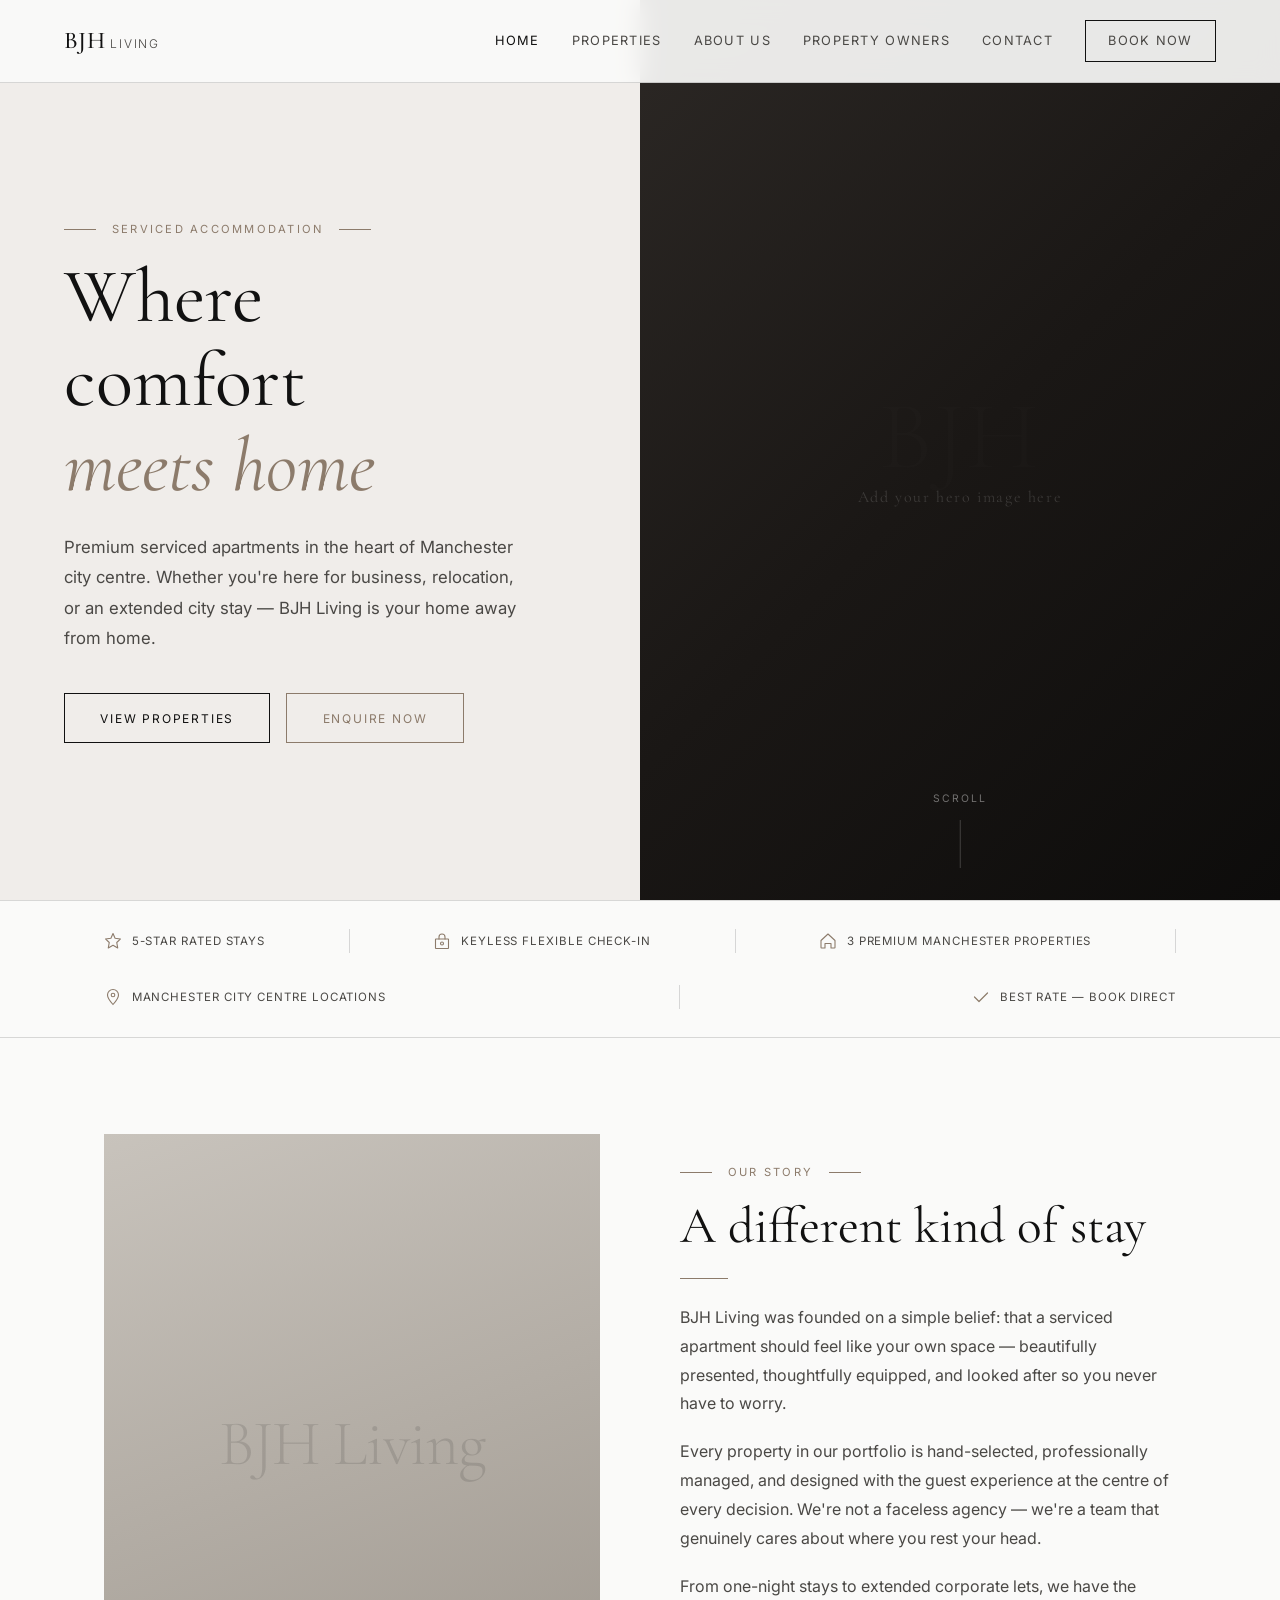
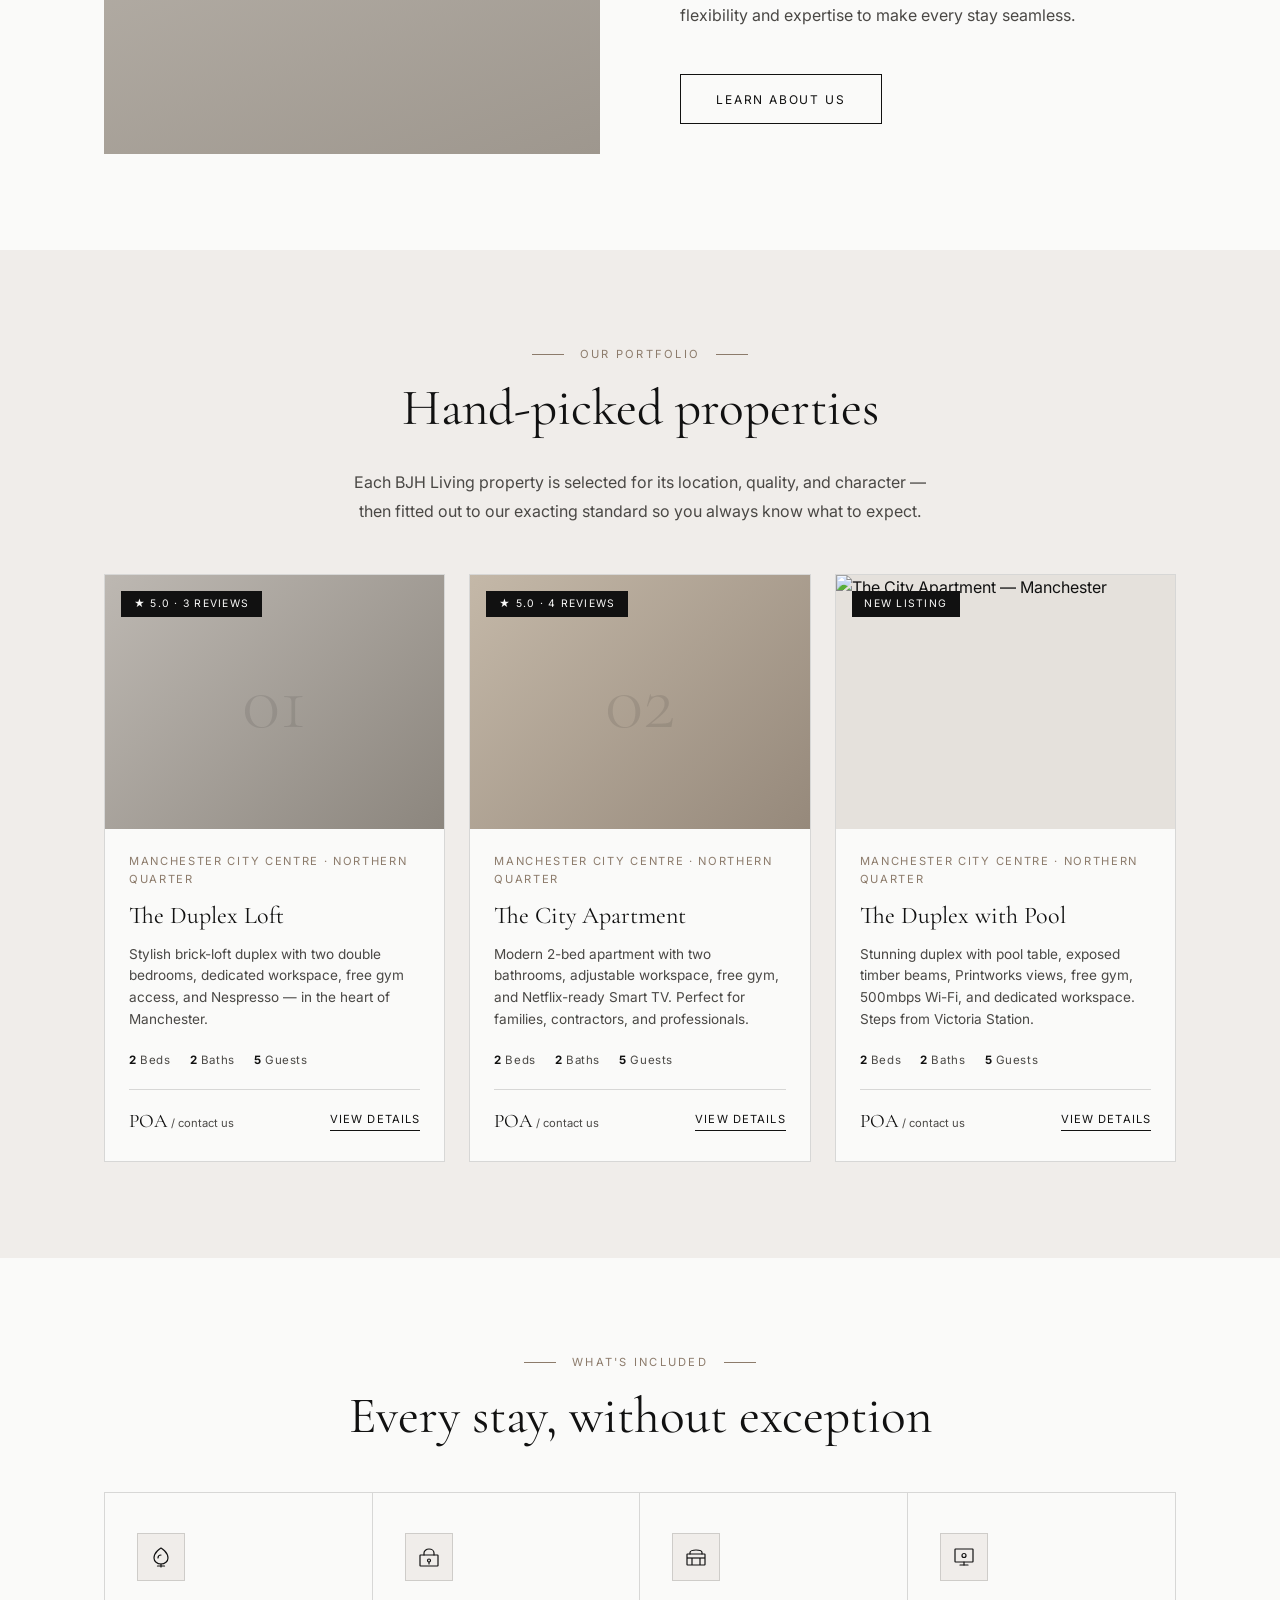
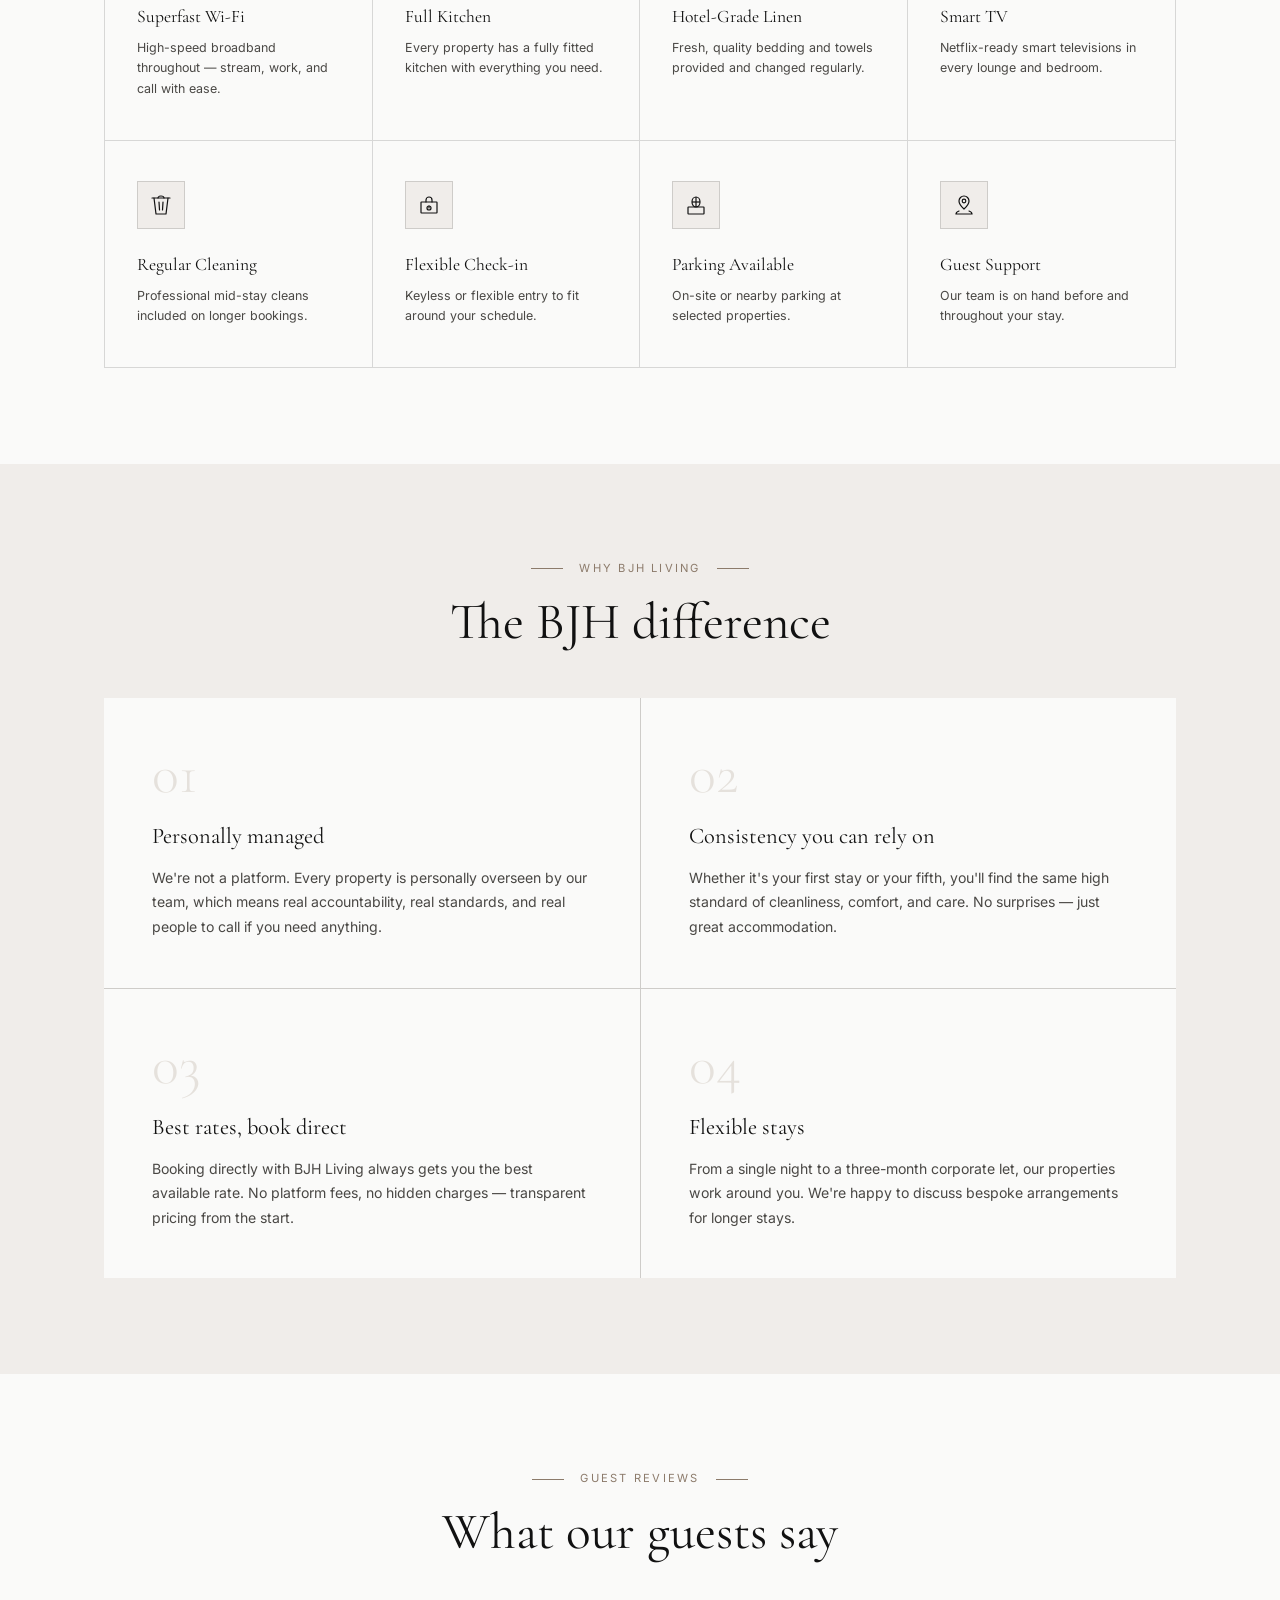
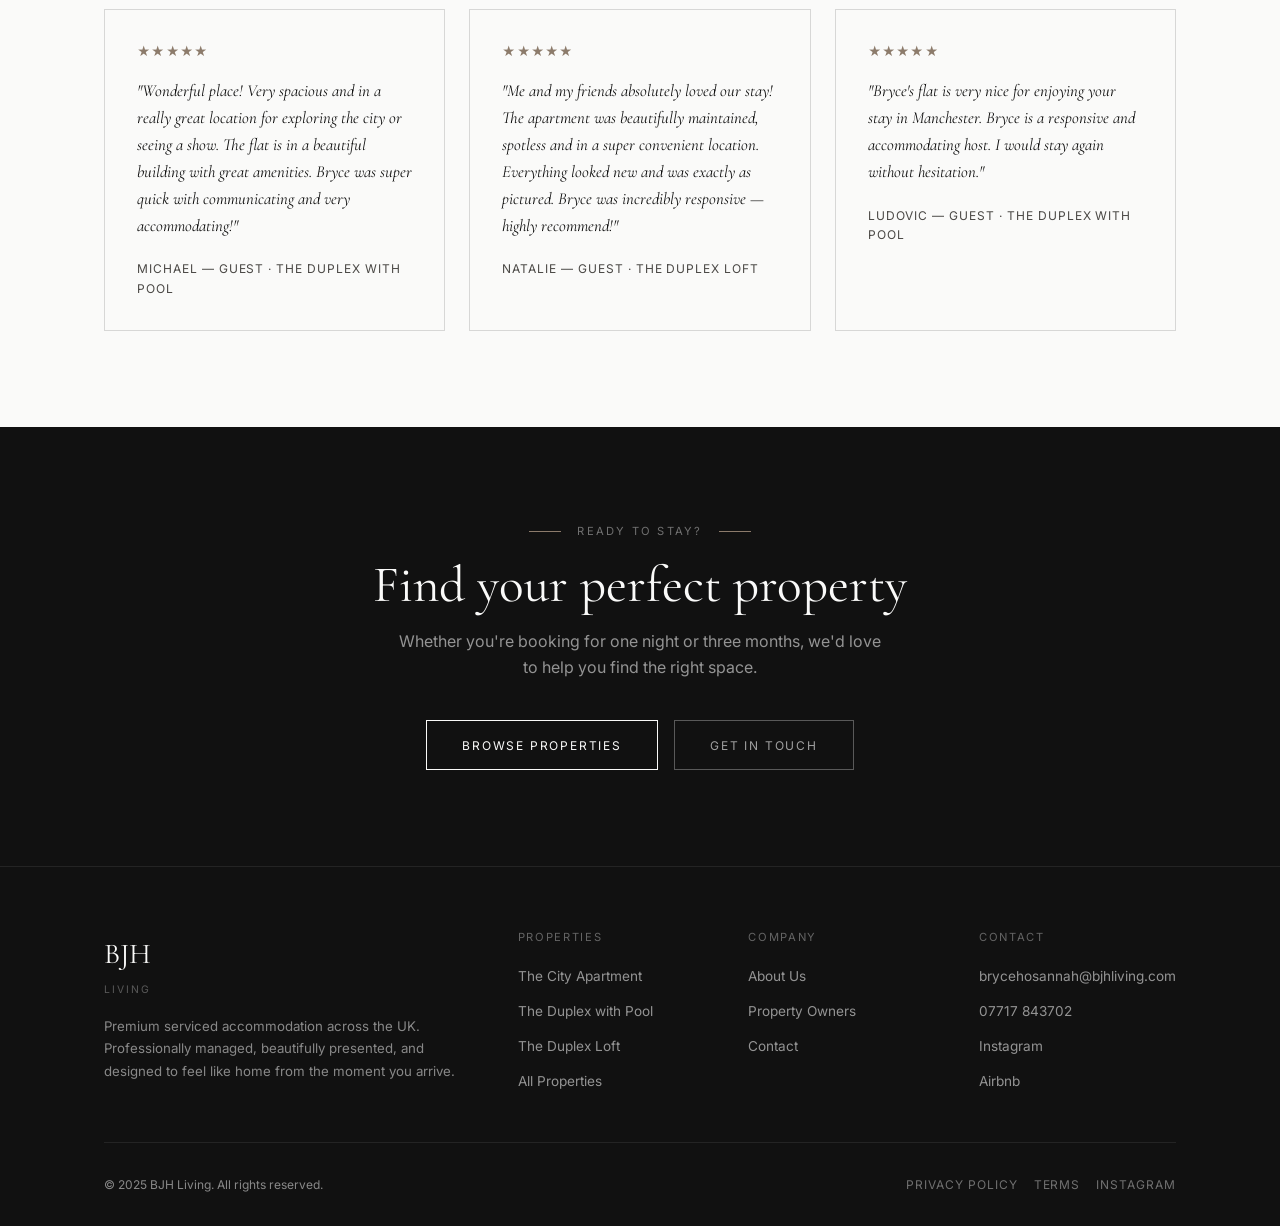
==== commit 64fd7d77: "updates to website" ====
--- a/index.html
+++ b/index.html
@@ -1068,7 +1068,13 @@
         </div>
         <div class="detail-price">Contact Us <small>for pricing &amp; availability</small></div>
         <br>
-        <a href="#" class="btn-primary" onclick="showPage('contact')">Enquire / Book</a>
+        <a href="https://www.airbnb.co.uk/rooms/1694536382394474448?unique_share_id=504569f9-bbb8-49f6-b926-f31c6aca28a6&viralityEntryPoint=1&s=76"
+   class="btn-primary"
+   target="_blank"
+   rel="noopener"
+   style="margin-top:12px;display:block;text-align:center;">
+   Book on Airbnb
+</a>
       </div>
     </div>
   </div>
@@ -1173,25 +1179,35 @@
           </div>
         </div>
         <div>
-          <div class="booking-card" style="position:sticky;top:6rem">
-            <h3 style="font-family:var(--display);font-size:1.4rem;margin-bottom:0.4rem">Book This Property</h3>
-            <p style="font-size:0.8rem;color:var(--mid);margin-bottom:1.5rem">Check-in from 16:00 · Check-out by 11:00 · Max 5 guests</p>
-            <div class="form-row">
-              <div class="form-group"><label>Check-in</label><input type="date"></div>
-              <div class="form-group"><label>Check-out</label><input type="date"></div>
-            </div>
-            <div class="form-group">
-              <label>Guests</label>
-              <select><option>1 Guest</option><option>2 Guests</option><option>3 Guests</option><option>4 Guests</option><option>5 Guests</option></select>
-            </div>
-            <div class="form-group"><label>Your Name</label><input type="text" placeholder="Full name"></div>
-            <div class="form-group"><label>Email</label><input type="email" placeholder="your@email.com"></div>
-            <div class="form-group"><label>Phone</label><input type="tel" placeholder="+44"></div>
-            <div class="form-group"><label>Message (optional)</label><textarea placeholder="Long-term stay? Corporate booking? Let us know..."></textarea></div>
-            <button class="btn-full" onclick="alert('Thank you! We\'ll be in touch within 24 hours.')">Send Enquiry</button>
-            <p style="font-size:0.72rem;color:var(--mid);text-align:center;margin-top:1rem">Extended stay discounts available — just ask</p>
-          </div>
-        </div>
+  <div class="booking-card" style="position:sticky;top:6rem">
+    <h3 style="font-family:var(--display);font-size:1.4rem;margin-bottom:0.4rem">Book This Property</h3>
+    <p style="font-size:0.8rem;color:var(--mid);margin-bottom:1.5rem">Check-in from 16:00 · Check-out by 11:00 · Max 4 guests</p>
+
+    <form name="booking-property1" method="POST" data-netlify="true" netlify-honeypot="bot-field">
+      <input type="hidden" name="form-name" value="booking-property1">
+      <input type="hidden" name="property" value="The City Apartment">
+      <p style="display:none">
+        <label>Don't fill this out if you're human: <input name="bot-field"></label>
+      </p>
+
+      <div class="form-row">
+        <div class="form-group"><label>Check-in</label><input type="date" name="checkin"></div>
+        <div class="form-group"><label>Check-out</label><input type="date" name="checkout"></div>
+      </div>
+      <div class="form-group">
+        <label>Guests</label>
+        <select name="guests"><option>1 Guest</option><option>2 Guests</option><option>3 Guests</option><option>4 Guests</option></select>
+      </div>
+      <div class="form-group"><label>Your Name</label><input type="text" name="name" placeholder="Full name" required></div>
+      <div class="form-group"><label>Email</label><input type="email" name="email" placeholder="your@email.com" required></div>
+      <div class="form-group"><label>Phone</label><input type="tel" name="phone" placeholder="+44"></div>
+      <div class="form-group"><label>Message (optional)</label><textarea name="message" placeholder="Long-term stay? Corporate booking? Let us know..."></textarea></div>
+      <button type="submit" class="btn-full">Send Enquiry</button>
+      <p style="font-size:0.72rem;color:var(--mid);text-align:center;margin-top:1rem">Extended stay discounts available — just ask</p>
+    </form>
+
+  </div>
+</div>
       </div>
     </div>
   </section>
@@ -1231,7 +1247,13 @@
         </div>
         <div class="detail-price">Contact Us <small>for pricing &amp; availability</small></div>
         <br>
-        <a href="#" class="btn-primary" onclick="showPage('contact')">Enquire / Book</a>
+        <a href="https://www.airbnb.co.uk/rooms/1710415014883545871?unique_share_id=d274cf8e-5069-498e-82ae-99a3fd2d2196&viralityEntryPoint=1&s=76"
+   class="btn-primary"
+   target="_blank"
+   rel="noopener"
+   style="margin-top:12px;display:block;text-align:center;">
+   Book on Airbnb
+</a>
       </div>
     </div>
   </div>
@@ -1335,26 +1357,37 @@
             <div style="font-size:0.72rem;letter-spacing:0.08em;text-transform:uppercase;color:var(--mid)">Michael — ★★★★★</div>
           </div>
         </div>
-        <div>
-          <div class="booking-card" style="position:sticky;top:6rem">
-            <h3 style="font-family:var(--display);font-size:1.4rem;margin-bottom:0.4rem">Book This Property</h3>
-            <p style="font-size:0.8rem;color:var(--mid);margin-bottom:1.5rem">Check-in from 16:00 · Check-out by 11:00 · Max 5 guests</p>
-            <div class="form-row">
-              <div class="form-group"><label>Check-in</label><input type="date"></div>
-              <div class="form-group"><label>Check-out</label><input type="date"></div>
-            </div>
-            <div class="form-group">
-              <label>Guests</label>
-              <select><option>1 Guest</option><option>2 Guests</option><option>3 Guests</option><option>4 Guests</option><option>5 Guests</option></select>
-            </div>
-            <div class="form-group"><label>Your Name</label><input type="text" placeholder="Full name"></div>
-            <div class="form-group"><label>Email</label><input type="email" placeholder="your@email.com"></div>
-            <div class="form-group"><label>Phone</label><input type="tel" placeholder="+44"></div>
-            <div class="form-group"><label>Message (optional)</label><textarea placeholder="Long-term stay? Corporate booking? Let us know..."></textarea></div>
-            <button class="btn-full" onclick="alert('Thank you! We\'ll be in touch within 24 hours.')">Send Enquiry</button>
-            <p style="font-size:0.72rem;color:var(--mid);text-align:center;margin-top:1rem">Extended stay discounts available — just ask</p>
-          </div>
-        </div>
+        
+<div>
+  <div class="booking-card" style="position:sticky;top:6rem">
+    <h3 style="font-family:var(--display);font-size:1.4rem;margin-bottom:0.4rem">Book This Property</h3>
+    <p style="font-size:0.8rem;color:var(--mid);margin-bottom:1.5rem">Check-in from 16:00 · Check-out by 11:00 · Max 5 guests</p>
+
+    <form name="booking-property2" method="POST" data-netlify="true" netlify-honeypot="bot-field">
+      <input type="hidden" name="form-name" value="booking-property2">
+      <input type="hidden" name="property" value="The Duplex with Pool">
+      <p style="display:none">
+        <label>Don't fill this out if you're human: <input name="bot-field"></label>
+      </p>
+
+      <div class="form-row">
+        <div class="form-group"><label>Check-in</label><input type="date" name="checkin"></div>
+        <div class="form-group"><label>Check-out</label><input type="date" name="checkout"></div>
+      </div>
+      <div class="form-group">
+        <label>Guests</label>
+        <select name="guests"><option>1 Guest</option><option>2 Guests</option><option>3 Guests</option><option>4 Guests</option><option>5 Guests</option></select>
+      </div>
+      <div class="form-group"><label>Your Name</label><input type="text" name="name" placeholder="Full name" required></div>
+      <div class="form-group"><label>Email</label><input type="email" name="email" placeholder="your@email.com" required></div>
+      <div class="form-group"><label>Phone</label><input type="tel" name="phone" placeholder="+44"></div>
+      <div class="form-group"><label>Message (optional)</label><textarea name="message" placeholder="Long-term stay? Corporate booking? Let us know..."></textarea></div>
+      <button type="submit" class="btn-full">Send Enquiry</button>
+      <p style="font-size:0.72rem;color:var(--mid);text-align:center;margin-top:1rem">Extended stay discounts available — just ask</p>
+    </form>
+
+  </div>
+</div>
       </div>
     </div>
   </section>
@@ -1394,7 +1427,13 @@
         </div>
         <div class="detail-price">Contact Us <small>for pricing &amp; availability</small></div>
         <br>
-        <a href="#" class="btn-primary" onclick="showPage('contact')">Enquire / Book</a>
+        <a href="https://www.airbnb.co.uk/rooms/1701355987205256108?unique_share_id=54bc7e9b-2103-4c9e-8ae5-71c86736c7c0&viralityEntryPoint=1&s=76"
+   class="btn-primary"
+   target="_blank"
+   rel="noopener"
+   style="margin-top:12px;display:block;text-align:center;">
+   Book on Airbnb
+</a>
       </div>
     </div>
   </div>
@@ -1498,26 +1537,39 @@
             <div style="font-size:0.72rem;letter-spacing:0.08em;text-transform:uppercase;color:var(--mid)">Natalie — ★★★★★</div>
           </div>
         </div>
-        <div>
-          <div class="booking-card" style="position:sticky;top:6rem">
-            <h3 style="font-family:var(--display);font-size:1.4rem;margin-bottom:0.4rem">Book This Property</h3>
-            <p style="font-size:0.8rem;color:var(--mid);margin-bottom:1.5rem">Check-in from 16:00 · Check-out by 11:00 · Max 5 guests</p>
-            <div class="form-row">
-              <div class="form-group"><label>Check-in</label><input type="date"></div>
-              <div class="form-group"><label>Check-out</label><input type="date"></div>
-            </div>
-            <div class="form-group">
-              <label>Guests</label>
-              <select><option>1 Guest</option><option>2 Guests</option><option>3 Guests</option><option>4 Guests</option><option>5 Guests</option></select>
-            </div>
-            <div class="form-group"><label>Your Name</label><input type="text" placeholder="Full name"></div>
-            <div class="form-group"><label>Email</label><input type="email" placeholder="your@email.com"></div>
-            <div class="form-group"><label>Phone</label><input type="tel" placeholder="+44"></div>
-            <div class="form-group"><label>Message (optional)</label><textarea placeholder="Long-term stay? Corporate booking? Let us know..."></textarea></div>
-            <button class="btn-full" onclick="alert('Thank you! We\'ll be in touch within 24 hours.')">Send Enquiry</button>
-            <p style="font-size:0.72rem;color:var(--mid);text-align:center;margin-top:1rem">Extended stay discounts available — just ask</p>
-          </div>
-        </div>
+       
+<div>
+  <div class="booking-card" style="position:sticky;top:6rem">
+    <h3 style="font-family:var(--display);font-size:1.4rem;margin-bottom:0.4rem">Book This Property</h3>
+    <p style="font-size:0.8rem;color:var(--mid);margin-bottom:1.5rem">Check-in from 16:00 · Check-out by 11:00 · Max 5 guests</p>
+
+    <form name="booking-property3" method="POST" data-netlify="true" netlify-honeypot="bot-field">
+      <input type="hidden" name="form-name" value="booking-property3">
+      <input type="hidden" name="property" value="The Duplex Loft">
+      <p style="display:none">
+        <label>Don't fill this out if you're human: <input name="bot-field"></label>
+      </p>
+
+      <div class="form-row">
+        <div class="form-group"><label>Check-in</label><input type="date" name="checkin"></div>
+        <div class="form-group"><label>Check-out</label><input type="date" name="checkout"></div>
+      </div>
+      <div class="form-group">
+        <label>Guests</label>
+        <select name="guests"><option>1 Guest</option><option>2 Guests</option><option>3 Guests</option><option>4 Guests</option><option>5 Guests</option></select>
+      </div>
+      <div class="form-group"><label>Your Name</label><input type="text" name="name" placeholder="Full name" required></div>
+      <div class="form-group"><label>Email</label><input type="email" name="email" placeholder="your@email.com" required></div>
+      <div class="form-group"><label>Phone</label><input type="tel" name="phone" placeholder="+44"></div>
+      <div class="form-group"><label>Message (optional)</label><textarea name="message" placeholder="Long-term stay? Corporate booking? Let us know..."></textarea></div>
+      <button type="submit" class="btn-full">Send Enquiry</button>
+      <p style="font-size:0.72rem;color:var(--mid);text-align:center;margin-top:1rem">Extended stay discounts available — just ask</p>
+    </form>
+
+  </div>
+</div>
+
+
       </div>
     </div>
   </section>
@@ -1769,14 +1821,14 @@
               <div class="contact-detail-icon">📧</div>
               <div class="contact-detail-text">
                 <strong>Email</strong>
-                <span>hello@bjhliving.co.uk</span>
+                <span>brycehosannah@bjhliving.com</span>
               </div>
             </div>
             <div class="contact-detail">
               <div class="contact-detail-icon">📞</div>
               <div class="contact-detail-text">
                 <strong>Phone</strong>
-                <span>+44 (0) 7XXX XXXXXX</span>
+                <span>07717 843702</span>
               </div>
             </div>
             <div class="contact-detail">
@@ -1807,35 +1859,44 @@
           <div class="booking-card" style="position:static">
             <h3 style="font-family:var(--display);font-size:1.6rem;margin-bottom:0.5rem">Send us a message</h3>
             <p style="font-size:0.83rem;color:var(--mid);margin-bottom:1.5rem">Fill in the form below and we'll get back to you as soon as possible.</p>
-            <div class="form-group">
-              <label>Your Name</label>
-              <input type="text" placeholder="Full name">
-            </div>
-            <div class="form-row">
+
+            <form name="contact" method="POST" data-netlify="true" netlify-honeypot="bot-field">
+              <input type="hidden" name="form-name" value="contact">
+              <p style="display:none">
+                <label>Don't fill this out if you're human: <input name="bot-field"></label>
+              </p>
+
               <div class="form-group">
-                <label>Email</label>
-                <input type="email" placeholder="your@email.com">
+                <label>Your Name</label>
+                <input type="text" name="name" placeholder="Full name" required>
+              </div>
+              <div class="form-row">
+                <div class="form-group">
+                  <label>Email</label>
+                  <input type="email" name="email" placeholder="your@email.com" required>
+                </div>
+                <div class="form-group">
+                  <label>Phone</label>
+                  <input type="tel" name="phone" placeholder="+44">
+                </div>
               </div>
               <div class="form-group">
-                <label>Phone</label>
-                <input type="tel" placeholder="+44">
+                <label>What's this about?</label>
+                <select name="enquiry-type">
+                  <option>Booking a stay</option>
+                  <option>Availability enquiry</option>
+                  <option>Property management</option>
+                  <option>Corporate rates</option>
+                  <option>Something else</option>
+                </select>
               </div>
-            </div>
-            <div class="form-group">
-              <label>What's this about?</label>
-              <select>
-                <option>Booking a stay</option>
-                <option>Availability enquiry</option>
-                <option>Property management</option>
-                <option>Corporate rates</option>
-                <option>Something else</option>
-              </select>
-            </div>
-            <div class="form-group">
-              <label>Message</label>
-              <textarea placeholder="Tell us more about what you're looking for..."></textarea>
-            </div>
-            <button class="btn-full" onclick="alert('Thank you for your message! We\'ll be in touch within 24 hours.')">Send Message</button>
+              <div class="form-group">
+                <label>Message</label>
+                <textarea name="message" placeholder="Tell us more about what you're looking for..." required></textarea>
+              </div>
+              <button type="submit" class="btn-full">Send Message</button>
+            </form>
+
           </div>
         </div>
       </div>
@@ -1859,9 +1920,9 @@
       <div class="footer-col">
         <h4>Properties</h4>
         <ul>
-          <li><a href="#" onclick="showPage('property1')">The Duplex Loft</a></li>
-          <li><a href="#" onclick="showPage('property2')">The City Apartment</a></li>
-          <li><a href="#" onclick="showPage('property3')">The Duplex with Pool</a></li>
+          <li><a href="#" onclick="showPage('property1')">The City Apartment</a></li>
+          <li><a href="#" onclick="showPage('property2')">The Duplex with Pool</a></li>
+          <li><a href="#" onclick="showPage('property3')">The Duplex Loft</a></li>
           <li><a href="#" onclick="showPage('properties')">All Properties</a></li>
         </ul>
       </div>
@@ -1876,8 +1937,8 @@
       <div class="footer-col">
         <h4>Contact</h4>
         <ul>
-          <li><a href="mailto:hello@bjhliving.co.uk">hello@bjhliving.co.uk</a></li>
-          <li><a href="tel:+447000000000">+44 (0) 7XXX XXXXXX</a></li>
+          <li><a href="mailto:brycehosannah@bjhliving.com">brycehosannah@bjhliving.com</a></li>
+          <li><a href="tel:+447717843702">07717 843702</a></li>
           <li><a href="#">Instagram</a></li>
           <li><a href="#">Airbnb</a></li>
         </ul>
